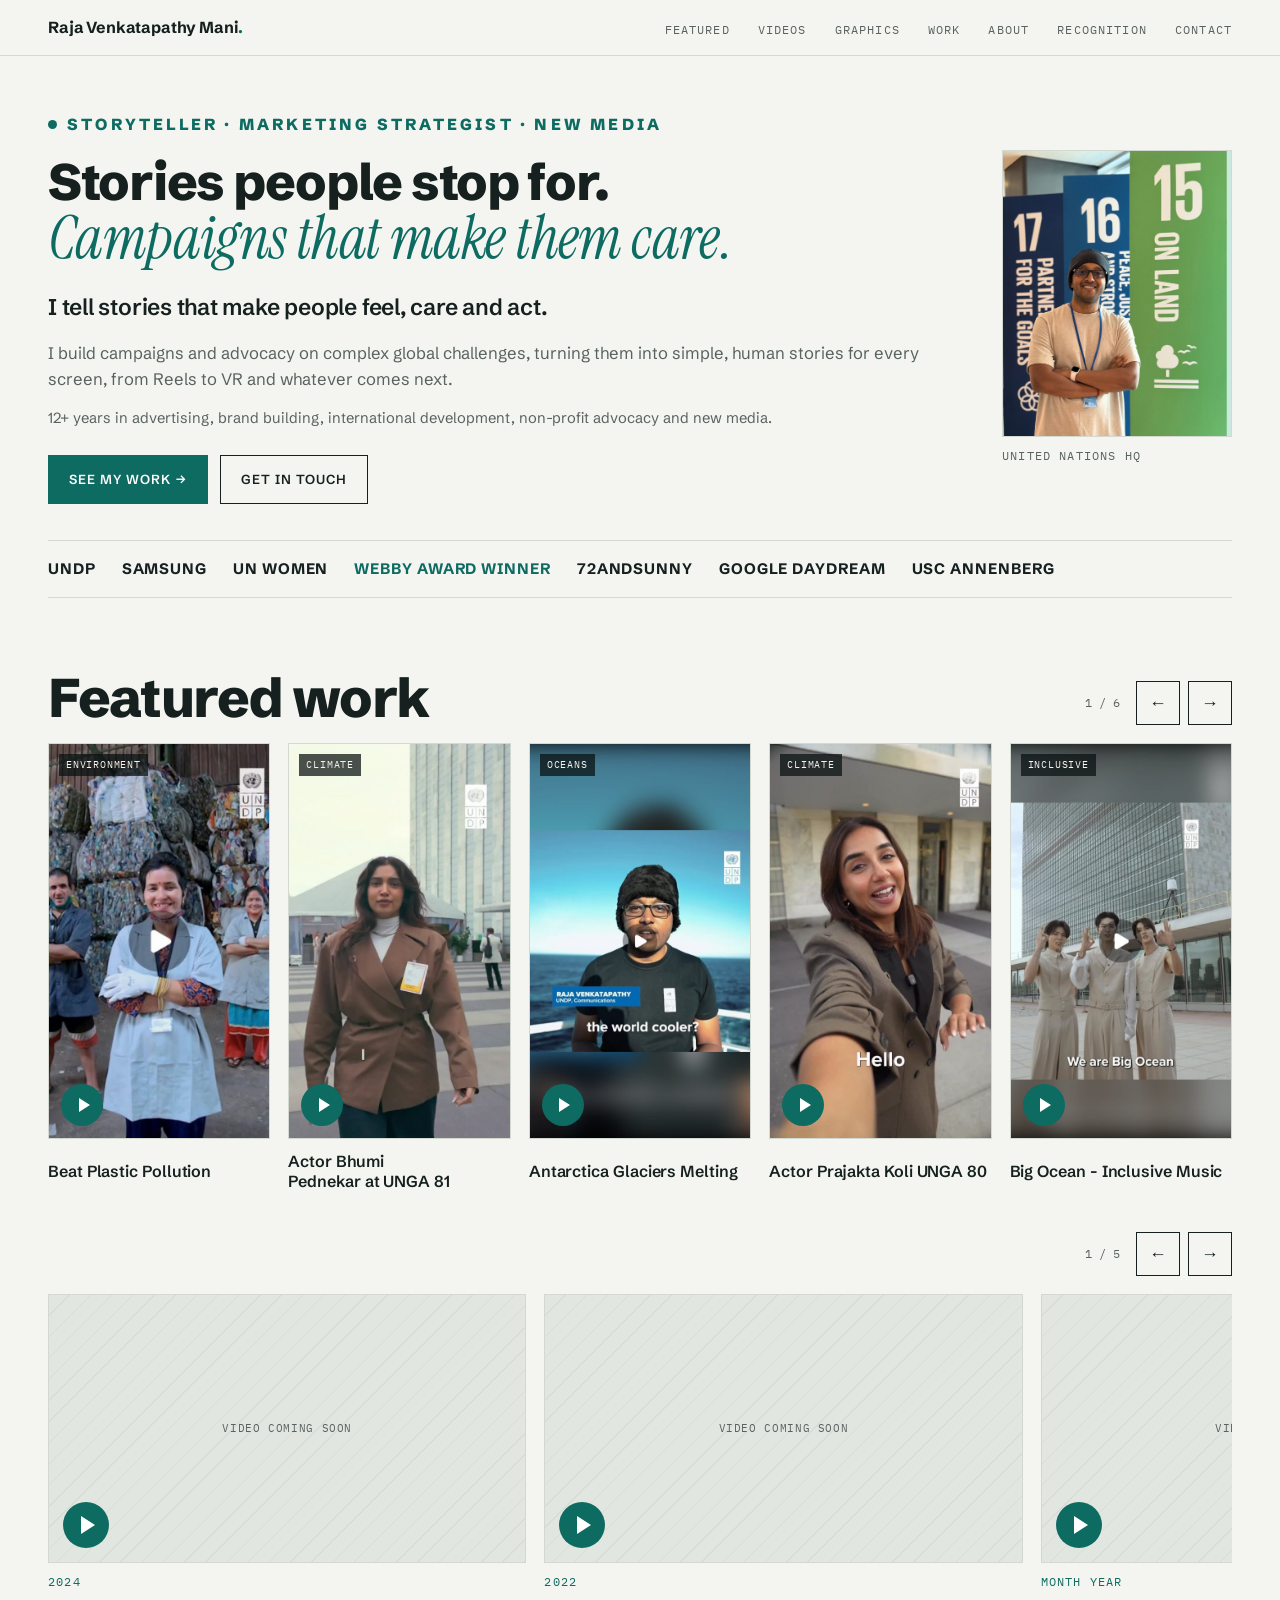
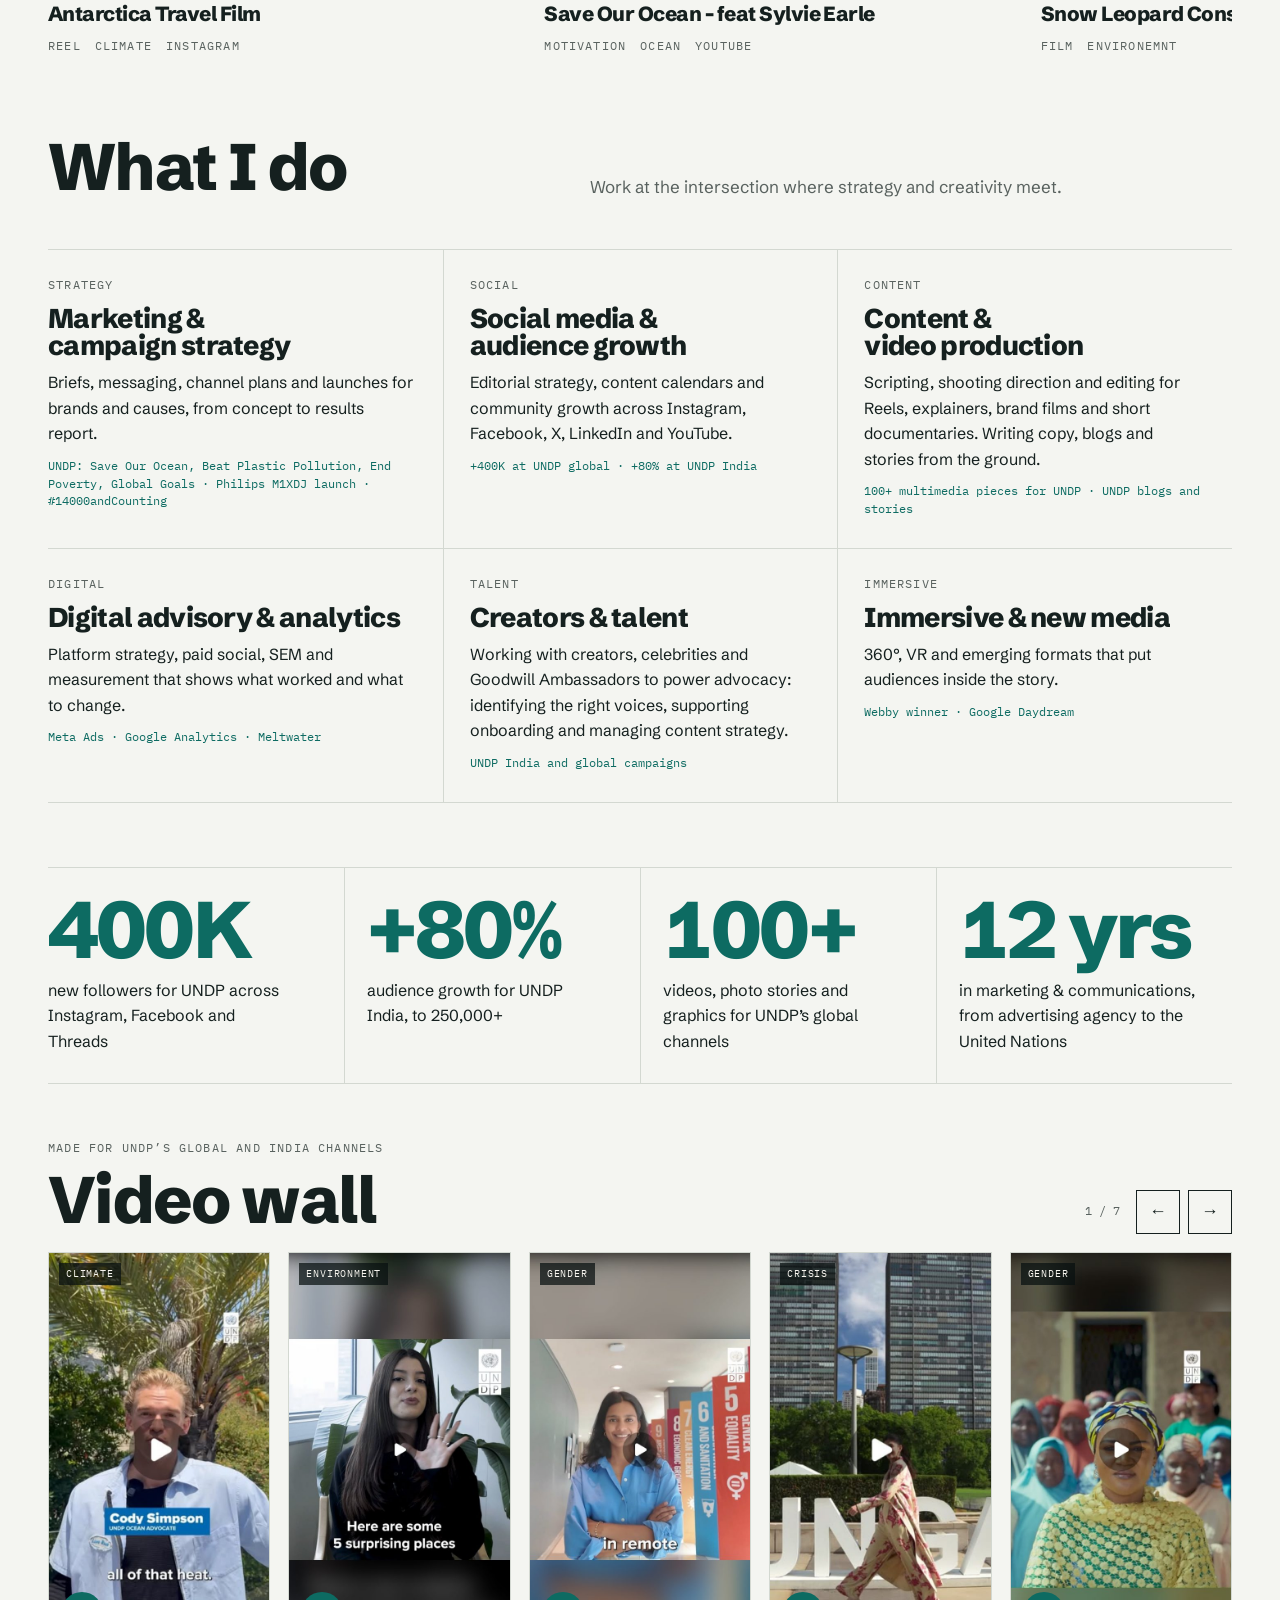
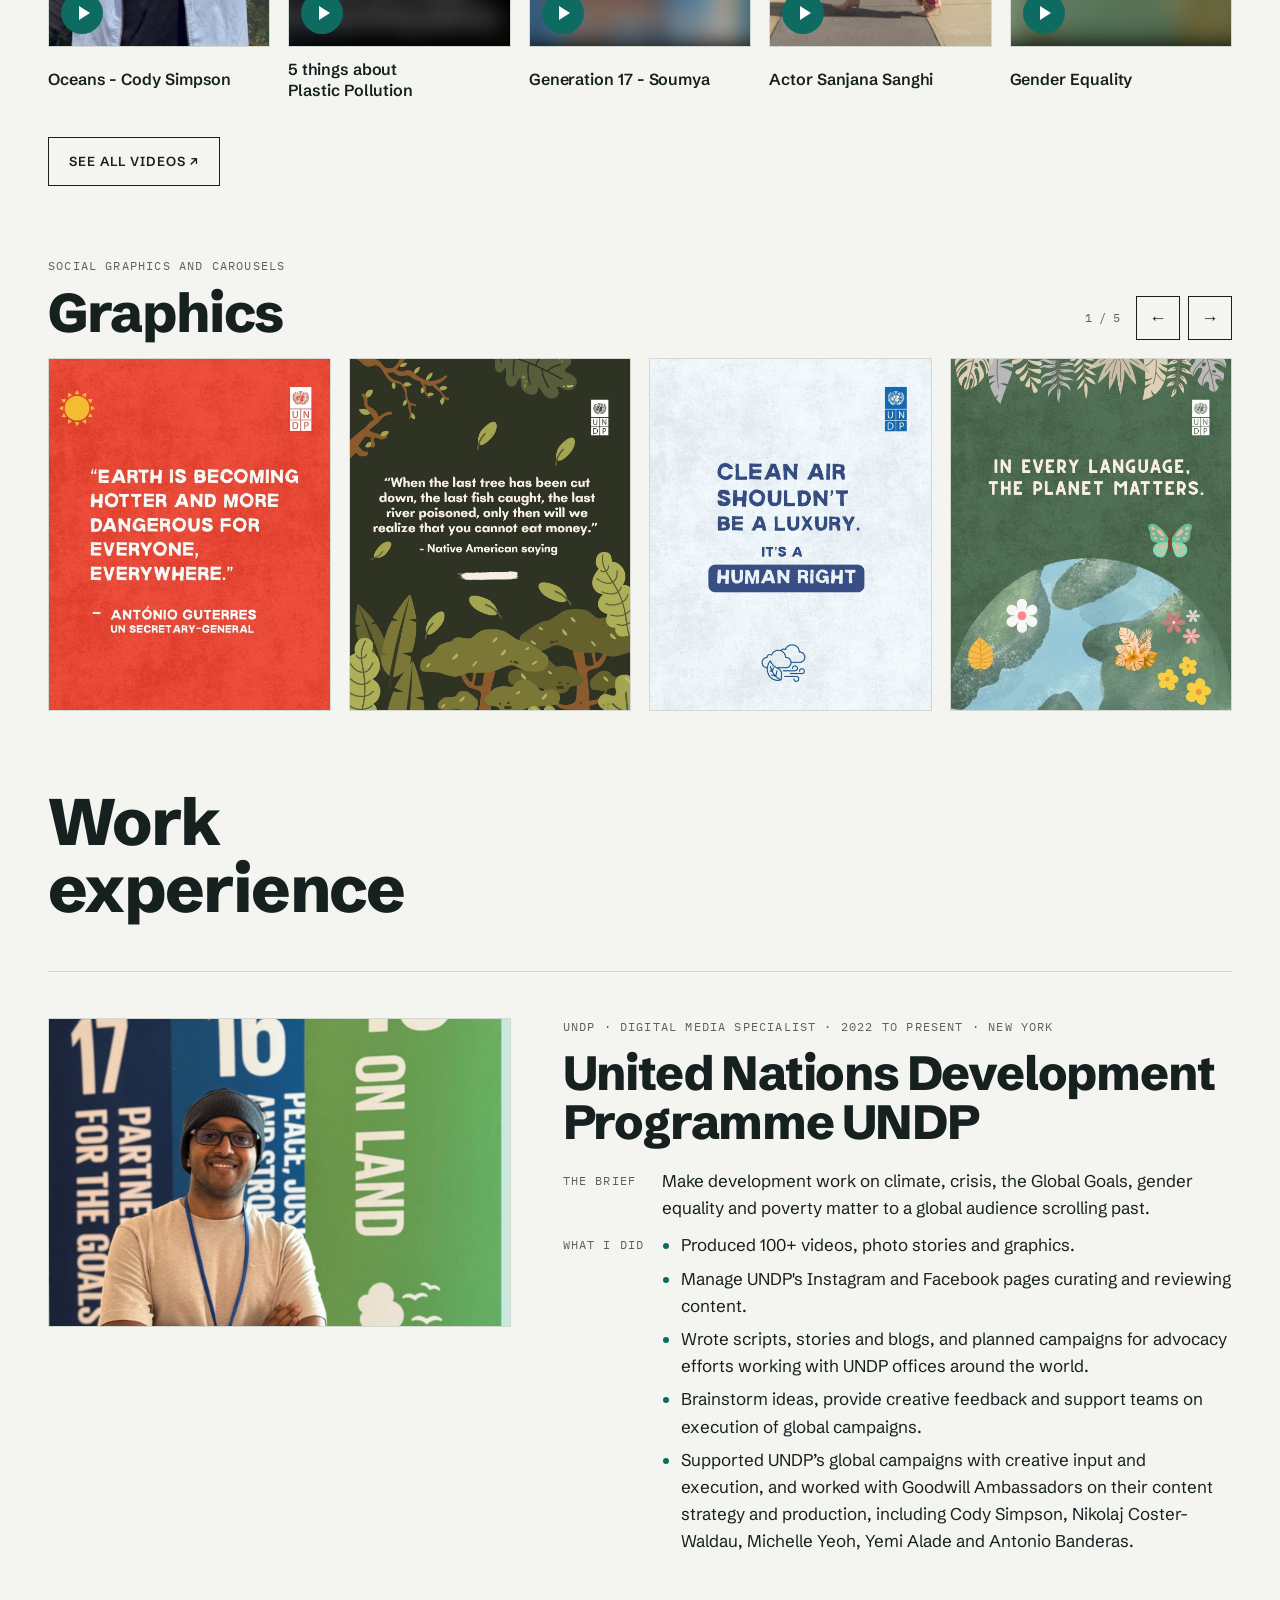
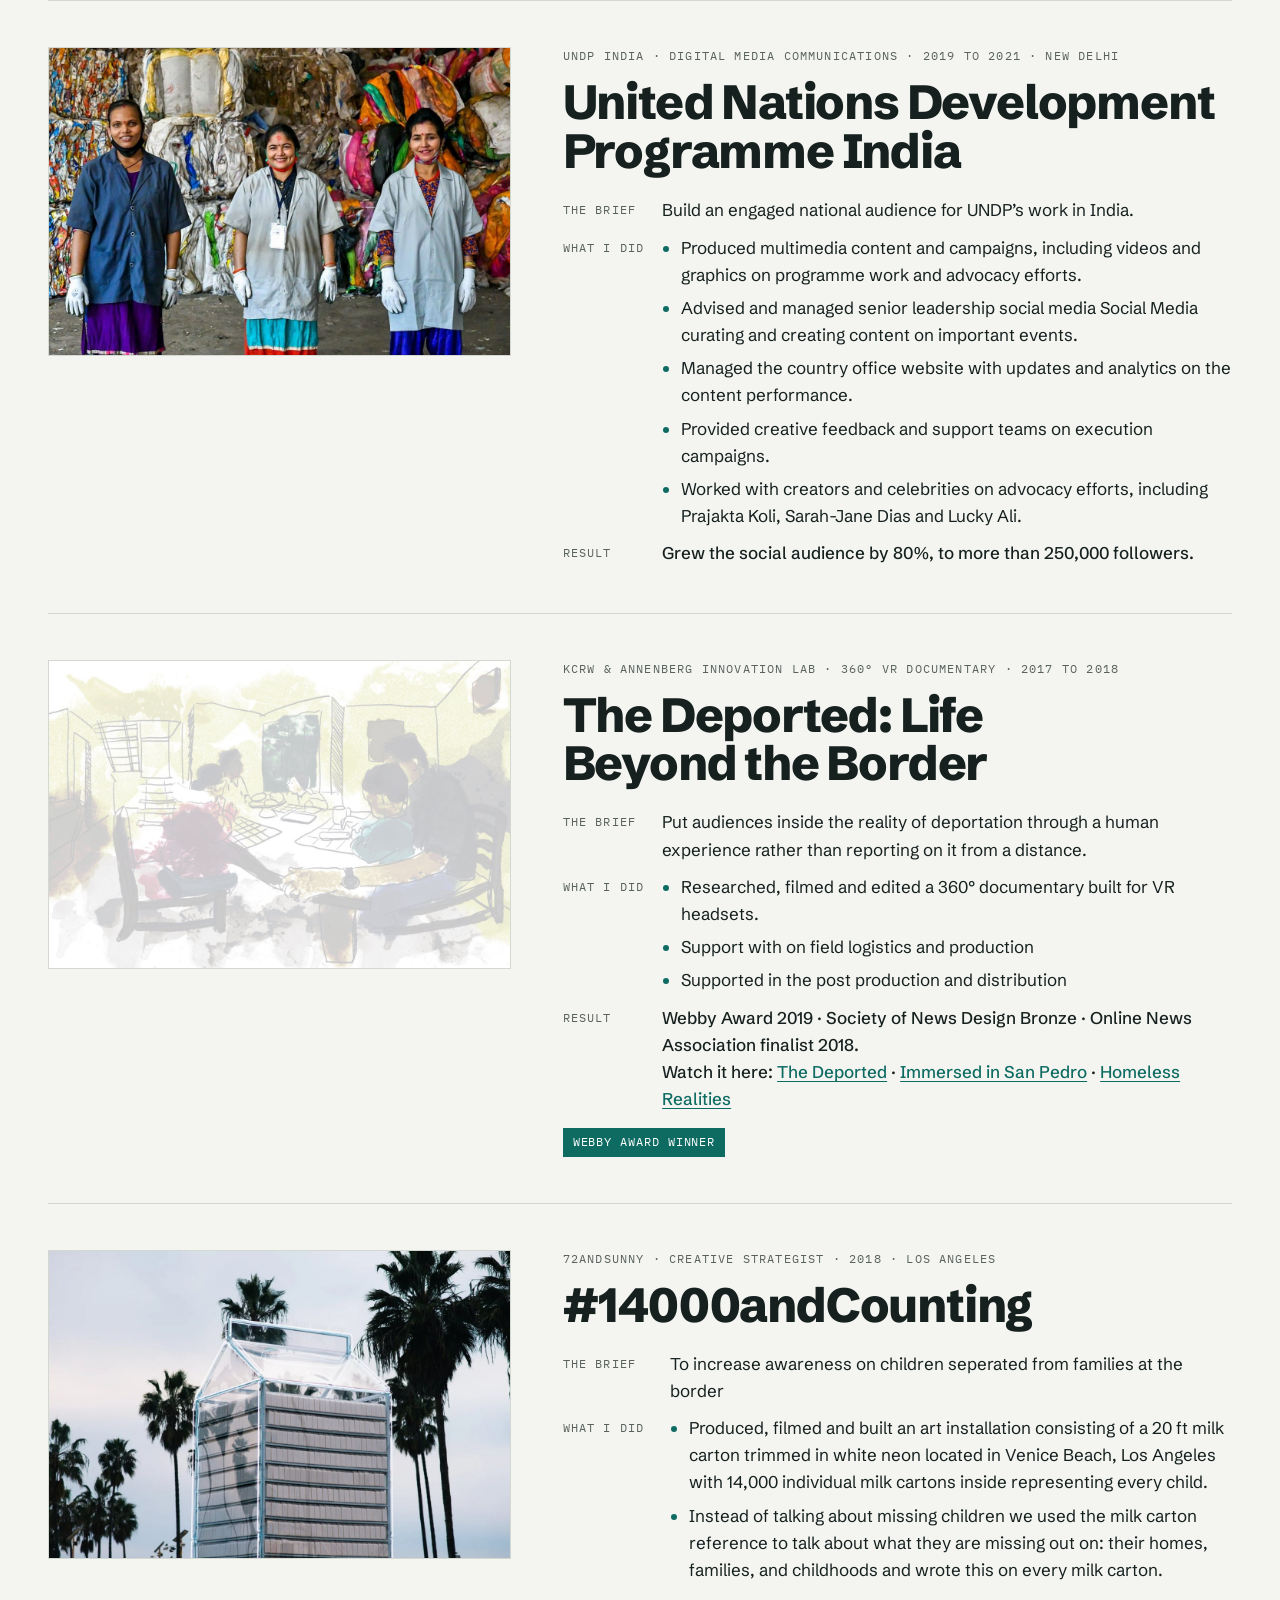
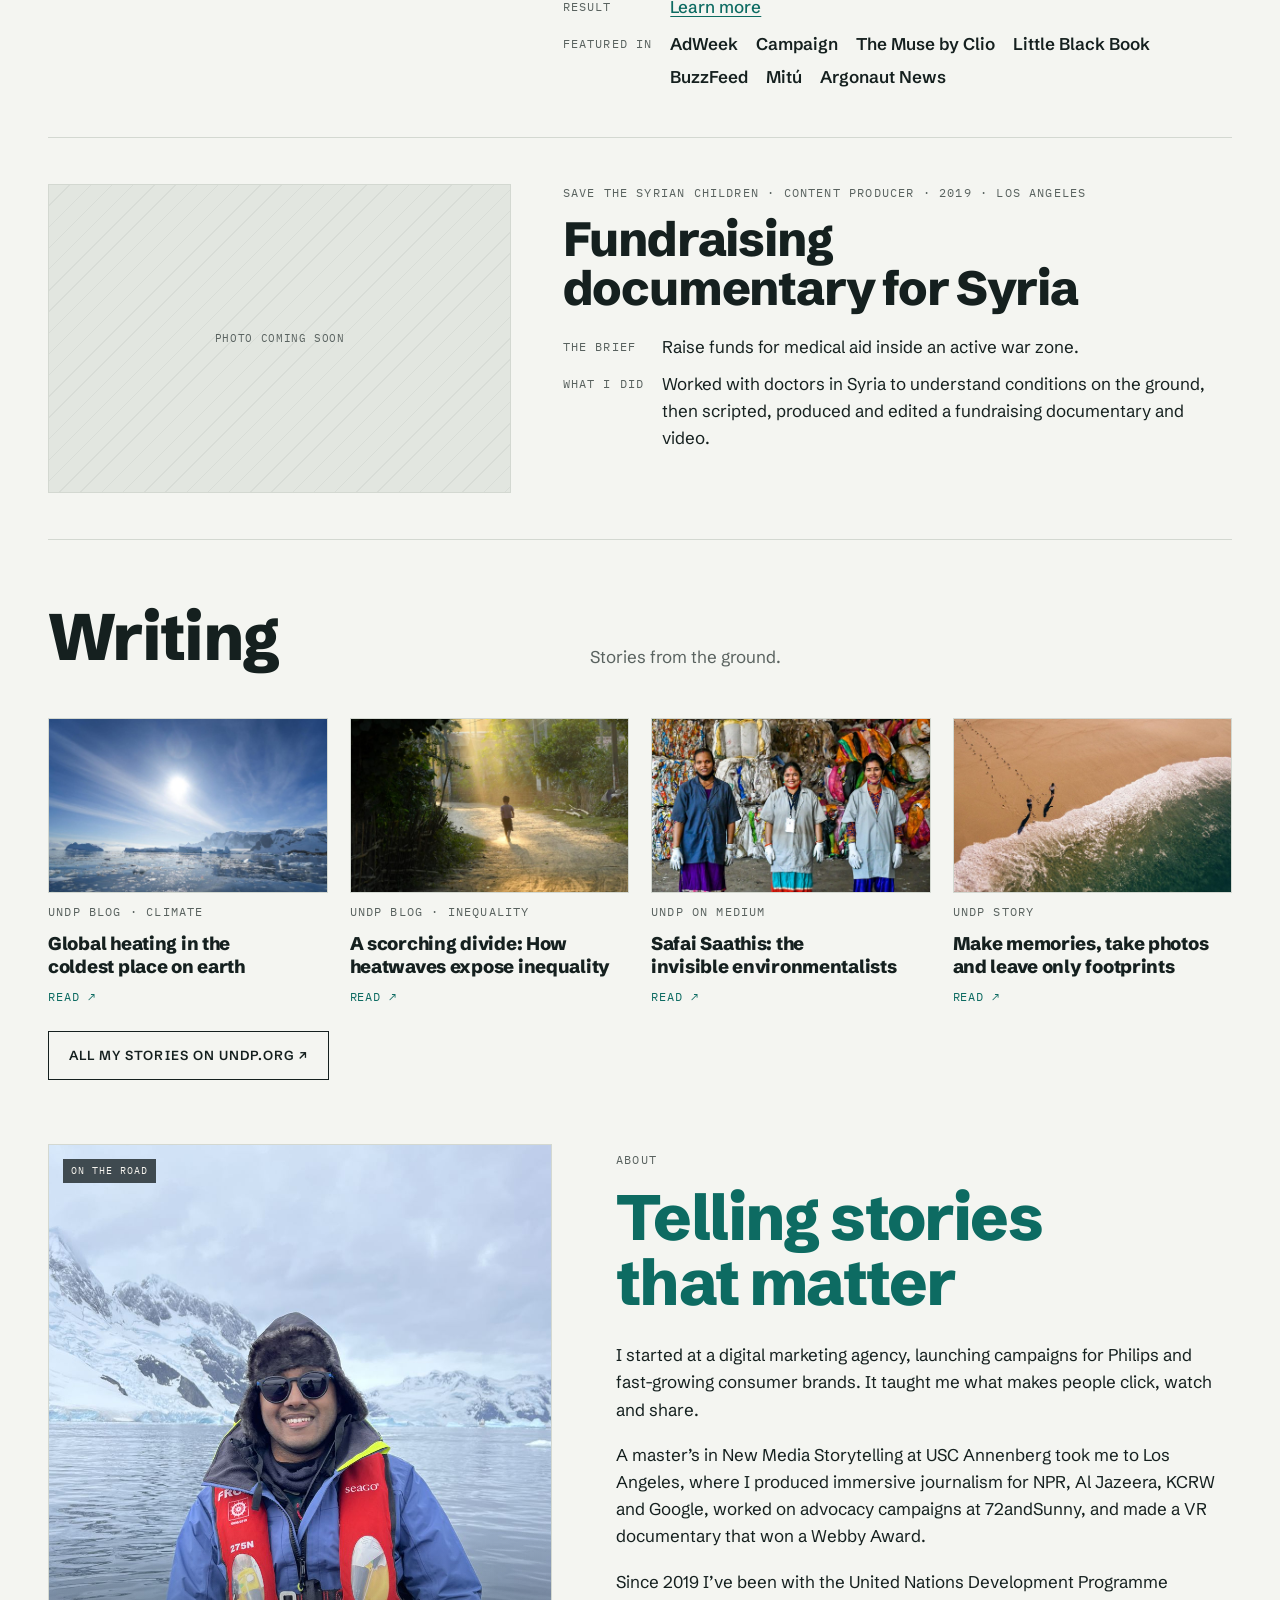
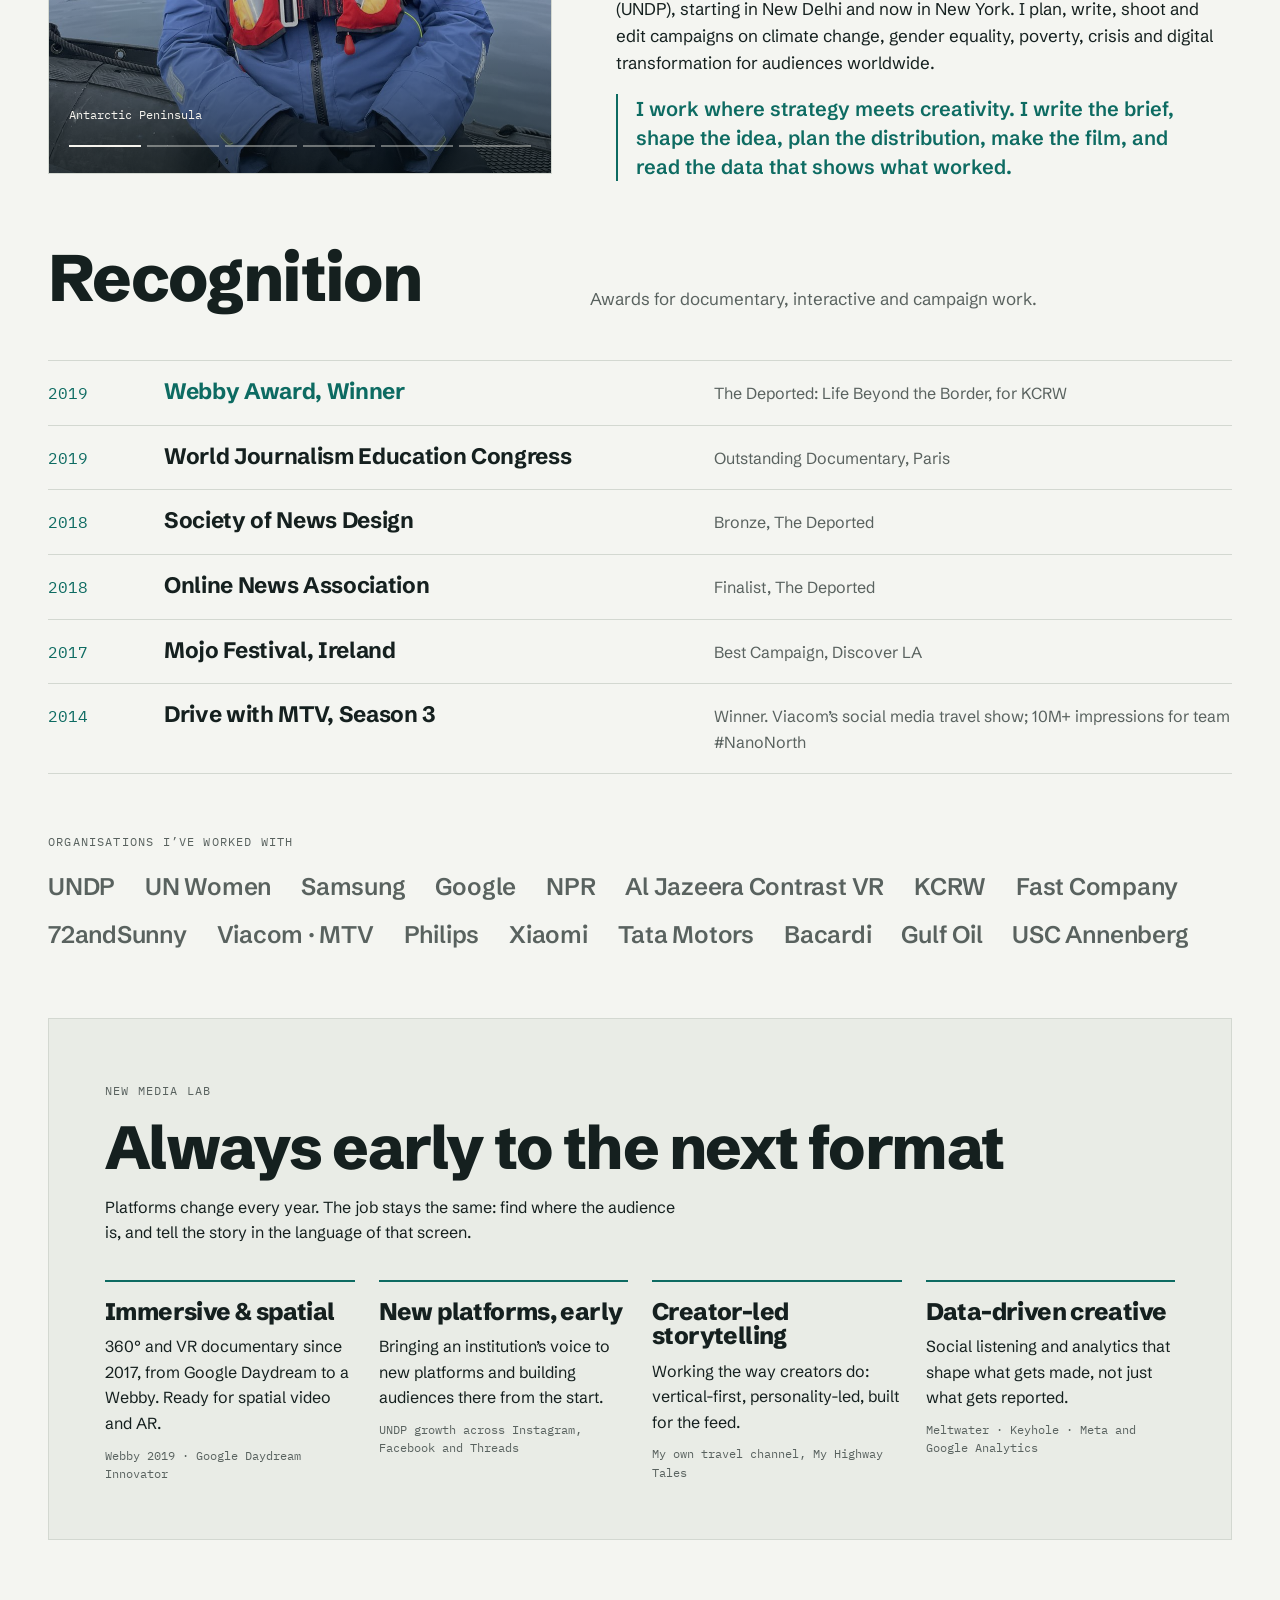
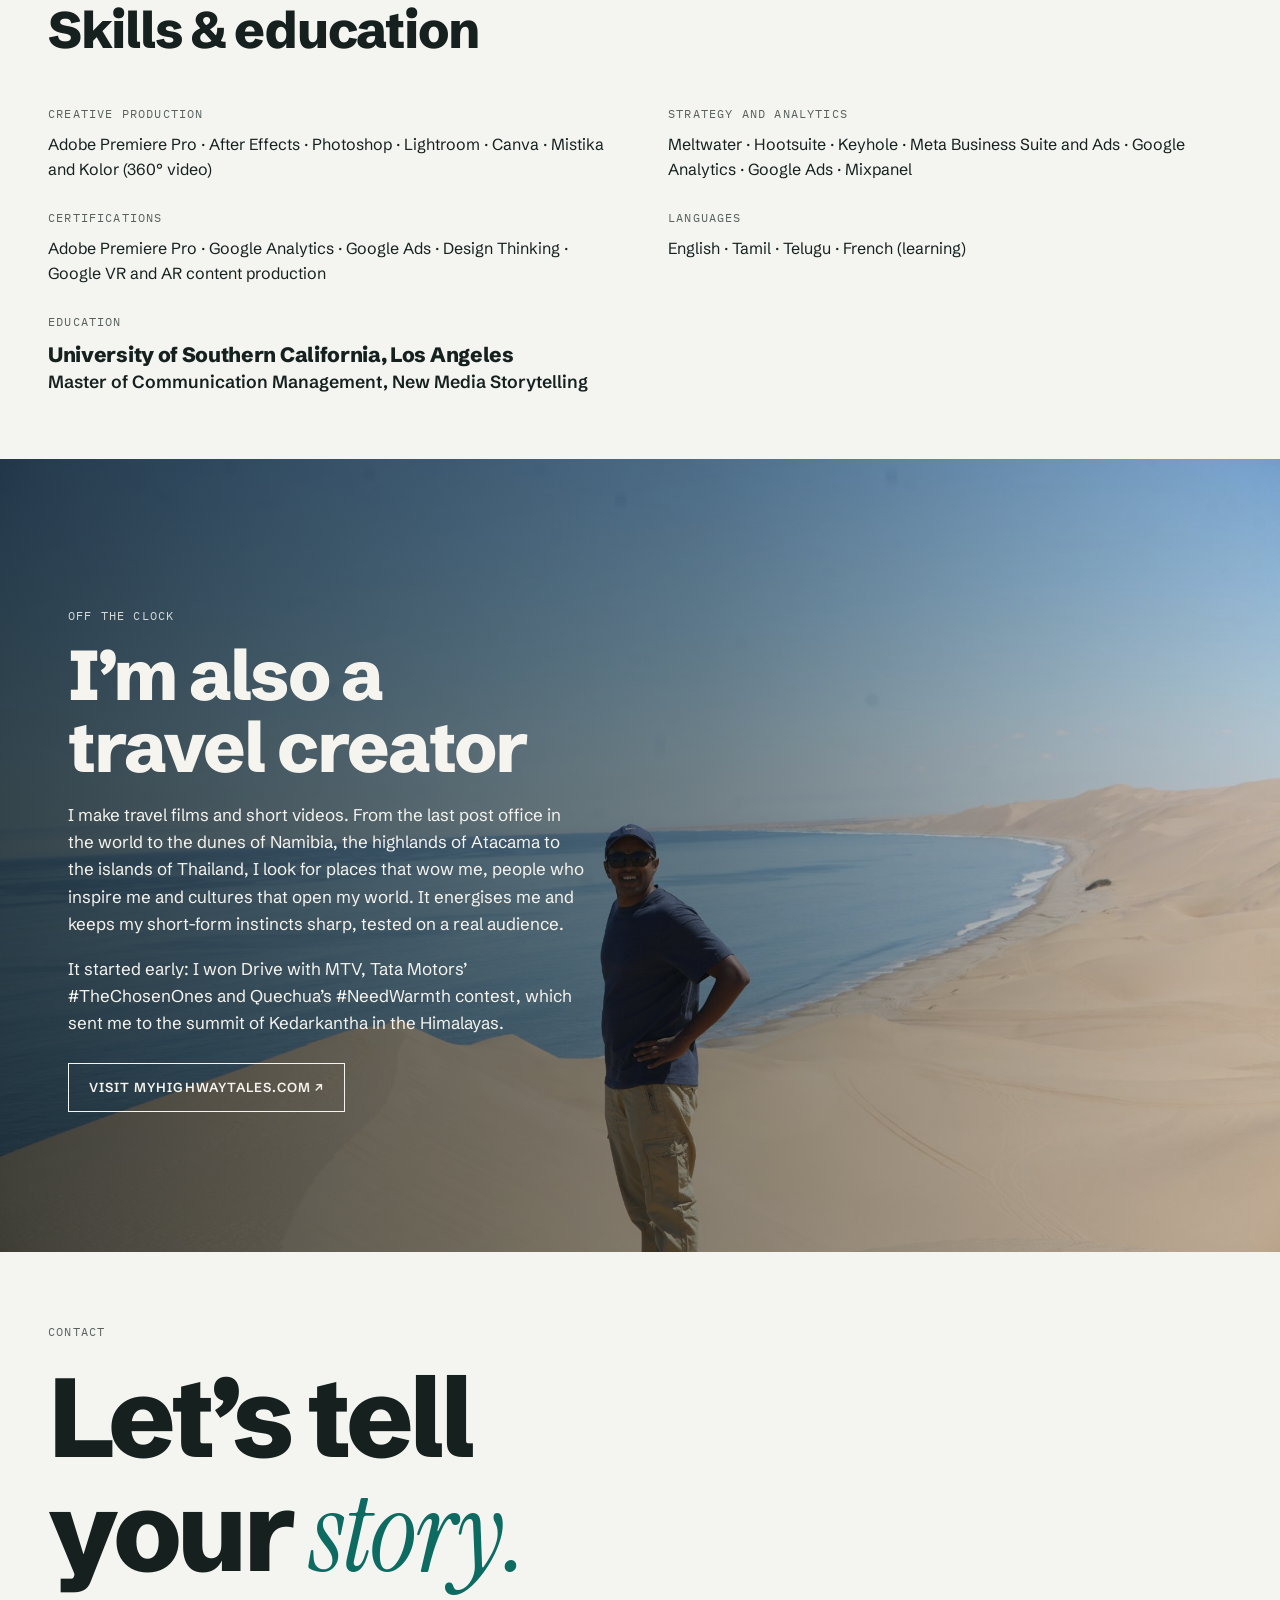
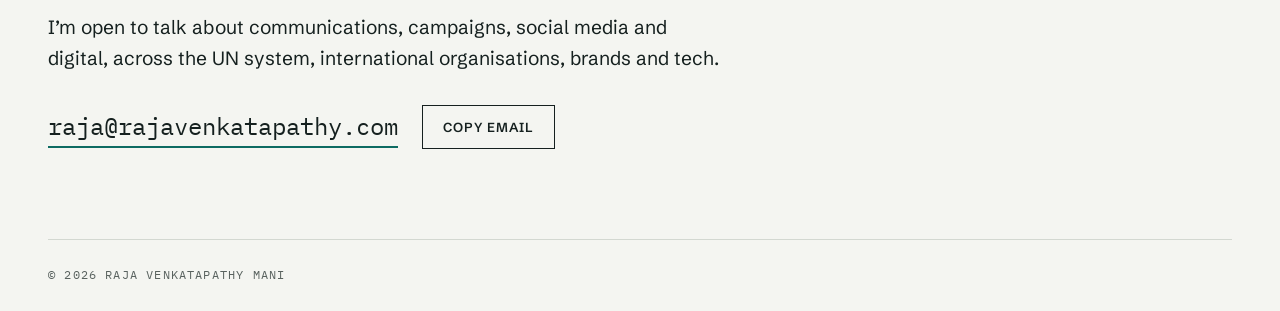
==== index.html @ 6af8f9f1 "Update index.html" ====
<!doctype html>
<html lang="en">
<head>
<meta charset="utf-8">
<meta name="viewport" content="width=device-width, initial-scale=1, viewport-fit=cover">
<title>Raja Venkatapathy Mani | Marketing Strategist, Storyteller &amp; Digital Specialist</title>
<meta name="description" content="Marketing strategist and storyteller with 12 years in brand and advocacy campaigns, social media growth and video. Digital Media Specialist at UNDP and Webby Award winner.">
<meta property="og:title" content="Raja Venkatapathy Mani | Storyteller · Marketing Strategist · New Media">
<meta property="og:description" content="Stories people stop for. Campaigns that make them care.">
<meta property="og:image" content="images/share.jpg">
<link rel="icon" href="data:image/svg+xml,%3Csvg xmlns='http://www.w3.org/2000/svg' viewBox='0 0 64 64'%3E%3Crect width='64' height='64' fill='%230d6b62'/%3E%3Ctext x='50%25' y='60%25' text-anchor='middle' font-family='Arial' font-weight='700' font-size='30' fill='%23ffffff'%3ERV%3C/text%3E%3C/svg%3E">
<link rel="preconnect" href="https://fonts.googleapis.com">
<link rel="preconnect" href="https://fonts.gstatic.com" crossorigin>
<link rel="stylesheet" href="https://fonts.googleapis.com/css2?family=Schibsted+Grotesk:ital,wght@0,400..900;1,400..900&family=Instrument+Serif:ital@0;1&family=IBM+Plex+Mono:wght@400;500&display=swap">
<link rel="stylesheet" href="style.css?v=20261013c">
</head>
<body>
<!-- All page text is below. To change a sentence, find it here and type over it. -->

<div class="wrap">
  <nav class="nav" aria-label="Main"><div class="in">
    <a class="name" href="#top">Raja Venkatapathy Mani<span>.</span></a>
    <ul>
      <li><a href="#featured-work">Featured</a></li>
      <li><a href="#videos">Videos</a></li>
      <li><a href="#graphics">Graphics</a></li>
      <li><a href="#work">Work</a></li>
      <li><a href="#about">About</a></li>
      <li><a href="#recognition">Recognition</a></li>
      <li class="keep"><a href="#contact">Contact</a></li>
    </ul>
  </div></nav>

  <!-- INTRO -->
  <header class="intro" id="top">
    <div>
      <div class="eyebrow label"><span class="dot"></span><span id="eyebrow">Storyteller · Marketing Strategist · New Media</span></div>
      <h1><span class="l1" id="h1a">Stories people stop for.</span> <span class="l2" id="h1b">Campaigns that make them care.</span></h1>
      <p class="lede lead1" id="intro1">I tell stories that make people feel, care and act.</p>
      <p class="lede" id="intro2">I build campaigns and advocacy on complex global challenges, turning them into simple, human stories for every screen, from Reels to VR and whatever comes next.</p>
      <p class="third" id="years">12+ years in advertising, brand building, international development, non-profit advocacy and new media.</p>
      <div class="row">
        <a class="btn primary" href="#work">See my work →</a>
        <a class="btn" href="#contact">Get in touch</a>
      </div>
    </div>
    <figure class="portrait">
      <div class="ph" id="portrait"><img src="images/portrait.jpg" alt="Raja Venkatapathy Mani"><span class="miss">Add your photo</span></div>
      <figcaption class="label" id="photoCaption">Raja Venkatapathy Mani · Digital Media Specialist, UNDP</figcaption>
    </figure>
  </header>

  <div class="creds" id="creds" aria-label="Highlights">
    <b>UNDP</b><b>Samsung</b><b>UN Women</b><b class="hl">Webby Award Winner</b><b>72andSunny</b><b>Google Daydream</b><b>USC Annenberg</b>
  </div>

  <!-- FEATURED WORK: vertical slider (Featured reels in Pages CMS), then landscape slider (Featured work in Pages CMS) -->
  <section class="reels latest-reels" id="featured-work" aria-labelledby="featured-h" style="padding-bottom:26px">
    <div id="lreels-slider">
      <div class="slider-head">
        <div><h2 id="featured-h" class="slider-title" style="font-size:clamp(2rem,4.4vw,3.4rem)">Featured work</h2></div>
        <div class="arrows"><span class="count"></span><button type="button" class="arrow prev" aria-label="Previous">←</button><button type="button" class="arrow next" aria-label="Next">→</button></div>
      </div>
      <div class="track"></div>
    </div>
  </section>

  <section class="latest" id="latest" aria-label="More featured work" style="padding-top:0;padding-bottom:clamp(40px,5vw,64px)">
    <div id="latest-slider">
      <div class="slider-head" style="justify-content:flex-end">
        <div class="arrows"><span class="count"></span><button type="button" class="arrow prev" aria-label="Previous">←</button><button type="button" class="arrow next" aria-label="Next">→</button></div>
      </div>
      <div class="track"></div>
    </div>
  </section>

  <!-- WHAT I DO -->
  <section id="what" aria-labelledby="what-h" style="padding-top:0">
    <div class="head"><h2 id="what-h">What I do</h2><p>Work at the intersection where strategy and creativity meet.</p></div>
    <div class="tiles">
      <div class="tile"><span class="label">Strategy</span><h3>Marketing &amp; campaign strategy</h3><p>Briefs, messaging, channel plans and launches for brands and causes, from concept to results report.</p><span class="proof">UNDP: Save Our Ocean, Beat Plastic Pollution, End Poverty, Global Goals · Philips M1XDJ launch · #14000andCounting</span></div>
      <div class="tile"><span class="label">Social</span><h3>Social media &amp; audience growth</h3><p>Editorial strategy, content calendars and community growth across Instagram, Facebook, X, LinkedIn and YouTube.</p><span class="proof">+400K at UNDP global · +80% at UNDP India</span></div>
      <div class="tile"><span class="label">Content</span><h3>Content &amp; video production</h3><p>Scripting, shooting direction and editing for Reels, explainers, brand films and short documentaries. Writing copy, blogs and stories from the ground.</p><span class="proof">100+ multimedia pieces for UNDP · UNDP blogs and stories</span></div>
      <div class="tile"><span class="label">Digital</span><h3>Digital advisory &amp; analytics</h3><p>Platform strategy, paid social, SEM and measurement that shows what worked and what to change.</p><span class="proof">Meta Ads · Google Analytics · Meltwater</span></div>
      <div class="tile"><span class="label">Talent</span><h3>Creators &amp; talent</h3><p>Working with creators, celebrities and Goodwill Ambassadors to power advocacy: identifying the right voices, supporting onboarding and managing content strategy.</p><span class="proof">UNDP India and global campaigns</span></div>
      <div class="tile"><span class="label">Immersive</span><h3>Immersive &amp; new media</h3><p>360°, VR and emerging formats that put audiences inside the story.</p><span class="proof">Webby winner · Google Daydream</span></div>
    </div>
  </section>

  <!-- NUMBERS -->
  <section aria-label="By the numbers" style="padding-block:0 clamp(28px,4vw,48px)">
    <div class="numbers" id="numbers">
      <div class="num"><div class="n">400K</div><p>new followers for UNDP across Instagram, Facebook and Threads</p></div>
      <div class="num"><div class="n">+80%</div><p>audience growth for UNDP India, to 250,000+</p></div>
      <div class="num"><div class="n">100+</div><p>videos, photo stories and graphics for UNDP’s global channels</p></div>
      <div class="num"><div class="n">12 yrs</div><p>in communications, from advertising agency to the United Nations</p></div>
    </div>
  </section>

  <!-- VIDEO WALL: vertical slider (edit in Pages CMS) -->
  <section class="reels" id="videos" aria-labelledby="videos-h" style="padding-top:0">
    <div id="reels-slider">
      <div class="slider-head">
        <div><span class="label">Made for UNDP’s global and India channels</span><h2 id="videos-h" style="font-size:clamp(2.3rem,5.2vw,4.1rem);margin-top:8px">Video wall</h2></div>
        <div class="arrows"><span class="count"></span><button type="button" class="arrow prev" aria-label="Previous">←</button><button type="button" class="arrow next" aria-label="Next">→</button></div>
      </div>
      <div class="track"></div>
    </div>
    <div class="row" style="margin-top:22px"><a class="btn" id="wakelet" href="https://wakelet.com/wake/-hoKD1NmWkkzTqJGR6X56" target="_blank" rel="noopener">See all videos ↗</a></div>
  </section>

  <!-- GRAPHICS: 1080x1350 slider (edit in Pages CMS) -->
  <section class="graphics" id="graphics" aria-labelledby="graphics-h" style="padding-top:0">
    <div id="graphics-slider">
      <div class="slider-head">
        <div><span class="label">Social graphics and carousels</span><h2 id="graphics-h" class="slider-title">Graphics</h2></div>
        <div class="arrows"><span class="count"></span><button type="button" class="arrow prev" aria-label="Previous">←</button><button type="button" class="arrow next" aria-label="Next">→</button></div>
      </div>
      <div class="track"></div>
    </div>
    <a class="more" id="graphicsMore" href="#" target="_blank" rel="noopener" hidden>Click for more →</a>
  </section>

  <!-- WORK EXPERIENCE (edit in Pages CMS) -->
  <section id="work" aria-labelledby="work-h" style="padding-top:0">
    <div class="head"><h2 id="work-h">Work experience</h2><p></p></div>
    <div class="cases" id="cases">
      <article class="case">
        <div class="ph" data-case="undpGlobal"><span class="miss">Photo coming soon</span></div>
        <div>
          <div class="meta label">UNDP · Digital Media Specialist · 2022 to present · New York</div>
          <h3>UNDP global social channels</h3>
          <dl>
            <dt>The brief</dt><dd>Make development work on climate, crisis, the Global Goals, gender equality and poverty matter to a global audience scrolling past.</dd>
            <dt>What I did</dt><dd>Produced 100+ videos, photo stories and graphics. Wrote scripts, stories and blogs, and planned campaigns with briefs and reports, working with UNDP offices around the world. Supported UNDP’s global campaigns with creative input and execution, and worked with Goodwill Ambassadors on their content strategy and production, including Cody Simpson, Nikolaj Coster-Waldau, Michelle Yeoh, Yemi Alade and Antonio Banderas.</dd>
          </dl>
        </div>
      </article>
      <article class="case">
        <div class="ph" data-case="undpIndia"><span class="miss">Photo coming soon</span></div>
        <div>
          <div class="meta label">UNDP India · Digital Media Communications · 2019 to 2021 · New Delhi</div>
          <h3>UNDP India</h3>
          <dl>
            <dt>The brief</dt><dd>Build an engaged national audience for UNDP’s work in India.</dd>
            <dt>What I did</dt><dd>Produced multimedia content and campaigns, ran the country office website and managed its social media channels. Worked with creators and celebrities on advocacy efforts, including Prajakta Koli, Sarah-Jane Dias and Lucky Ali.</dd>
            <dt>Result</dt><dd class="win">Grew the social audience by 80%, to more than 250,000 followers.</dd>
          </dl>
        </div>
      </article>
      <article class="case">
        <div class="ph" data-case="deported"><span class="miss">Photo coming soon</span></div>
        <div>
          <div class="meta label">KCRW &amp; Annenberg Innovation Lab · 360° VR documentary · 2017 to 2018</div>
          <h3>The Deported: Life Beyond the Border</h3>
          <dl>
            <dt>The brief</dt><dd>Put audiences inside the reality of deportation rather than reporting on it from a distance.</dd>
            <dt>What I did</dt><dd>Researched, produced and edited a 360° documentary built for VR headsets.</dd>
            <dt>Result</dt><dd class="win">Webby Award 2019 · Society of News Design Bronze · Online News Association finalist 2018.</dd>
          </dl>
          <span class="award">Webby Award Winner</span>
        </div>
      </article>
      <article class="case">
        <div class="ph" data-case="counting"><span class="miss">Photo coming soon</span></div>
        <div>
          <div class="meta label">72andSunny · Creative Strategist · 2018 · Los Angeles</div>
          <h3>#14000andCounting</h3>
          <dl>
            <dt>The brief</dt><dd>Keep the number of children detained at the US border from becoming an abstract statistic.</dd>
            <dt>What I did</dt><dd>Executed the campaign and produced its social video and photo content, working with the creative team to maximise reach.</dd>
            <dt>Featured in</dt><dd><div class="press" id="featured"><b>AdWeek</b><b>Campaign</b><b>The Muse by Clio</b><b>Little Black Book</b><b>BuzzFeed</b><b>Mitú</b><b>Argonaut News</b></div></dd>
          </dl>
        </div>
      </article>
      <article class="case">
        <div class="ph" data-case="syria"><span class="miss">Photo coming soon</span></div>
        <div>
          <div class="meta label">Save the Syrian Children · Content Producer · 2019 · Los Angeles</div>
          <h3>Fundraising documentary for Syria</h3>
          <dl>
            <dt>The brief</dt><dd>Raise funds for medical aid inside an active war zone.</dd>
            <dt>What I did</dt><dd>Worked with doctors in Syria to understand conditions on the ground, then scripted, produced and edited a fundraising documentary and video.</dd>
          </dl>
        </div>
      </article>
    </div>
  </section>

  <!-- WRITING (edit in Pages CMS) -->
  <section id="writing" aria-labelledby="writing-h" style="padding-top:0">
    <div class="head"><h2 id="writing-h">Writing</h2><p id="writingIntro">Stories from the ground.</p></div>
    <div class="wposts" id="writingList">
      <a class="wpost" href="https://www.undp.org/blog/global-heating-coldest-place-earth" target="_blank" rel="noopener"><div class="ph"><img src="images/writing-global-heating.jpg" alt="" loading="lazy"></div><span class="label">UNDP blog · Climate</span><h3>Global heating in the coldest place on earth</h3><span class="go">Read ↗</span></a>
      <a class="wpost" href="https://www.undp.org/blog/scorching-divide-how-heatwaves-expose-inequality" target="_blank" rel="noopener"><div class="ph"><img src="images/writing-scorching-divide.jpg" alt="" loading="lazy"></div><span class="label">UNDP blog · Inequality</span><h3>A scorching divide: How heatwaves expose inequality</h3><span class="go">Read ↗</span></a>
      <a class="wpost" href="https://undp.medium.com/safai-saathis-the-invisible-environmentalists-ecd4ecf6c934" target="_blank" rel="noopener"><div class="ph"><img src="images/writing-safai-saathis.jpg" alt="" loading="lazy"></div><span class="label">UNDP on Medium</span><h3>Safai Saathis: the invisible environmentalists</h3><span class="go">Read ↗</span></a>
      <a class="wpost" href="https://www.undp.org/stories/make-memories-take-photos-and-leave-only-footprints" target="_blank" rel="noopener"><div class="ph"><img src="images/writing-leave-only-footprints.jpg" alt="" loading="lazy"></div><span class="label">UNDP story</span><h3>Make memories, take photos and leave only footprints</h3><span class="go">Read ↗</span></a>
    </div>
    <div class="row" style="margin-top:24px"><a class="btn" id="authorPage" href="https://www.undp.org/authors/raja-venkatapathy-mani" target="_blank" rel="noopener">All my stories on undp.org ↗</a></div>
  </section>

  <!-- ABOUT + FIELD PHOTO SLIDER -->
  <section id="about" aria-labelledby="about-h" style="padding-top:0">
    <div class="about">
      <div class="field" id="field" aria-label="Photos from the road">
        <span class="field-tag">On the road</span>
        <div class="slides"></div>
        <p class="cap" aria-live="polite"></p>
        <div class="bars"></div>
      </div>
      <div>
        <span class="label">About</span>
        <h2 id="about-h">12 years of telling stories that matter</h2>
        <div class="copy" id="aboutCopy">
          <p>I started in 2013 at a digital marketing agency, launching campaigns for Philips, CaratLane and Bigbasket. It taught me what makes people click, watch and share.</p>
          <p>A master’s in New Media Storytelling at USC Annenberg took me to Los Angeles. There I produced immersive journalism for NPR, Al Jazeera, KCRW and Google, worked on advocacy campaigns at 72andSunny, and made a VR documentary on deportation that won a Webby Award.</p>
          <p>Since 2019 I’ve brought that mix to the United Nations Development Programme (UNDP), first in New Delhi and now on its global channels in New York. I plan, write, shoot and edit campaigns on climate change, gender equality, poverty, crisis and digital transformation for audiences worldwide.</p>
          <p>I work where strategy meets creativity. I write the brief, shape the idea, plan the distribution, make the film, and read the data that shows what worked.</p>
        </div>
      </div>
    </div>
  </section>

  <!-- RECOGNITION -->
  <section id="recognition" aria-labelledby="rec-h" style="padding-top:0">
    <div class="head"><h2 id="rec-h">Recognition</h2><p>Awards for documentary, interactive and campaign work.</p></div>
    <ul class="awards">
      <li class="top"><span class="yr">2019</span><strong>Webby Award, Winner</strong><span>The Deported: Life Beyond the Border, for KCRW</span></li>
      <li><span class="yr">2019</span><strong>World Journalism Education Congress</strong><span>Outstanding Documentary, Paris</span></li>
      <li><span class="yr">2018</span><strong>Society of News Design</strong><span>Bronze, The Deported</span></li>
      <li><span class="yr">2018</span><strong>Online News Association</strong><span>Finalist, The Deported</span></li>
      <li><span class="yr">2017</span><strong>Mojo Festival, Ireland</strong><span>Best Campaign, Discover LA</span></li>
      <li><span class="yr">2014</span><strong>Drive with MTV, Season 3</strong><span>Winner. Viacom’s social media travel show; 10M+ impressions for team #NanoNorth</span></li>
    </ul>
    <div class="wallblock"><span class="label">Organisations I’ve worked with</span>
      <div class="wall" id="orgs"><b>UNDP</b><b>UN Women</b><b>Samsung</b><b>Google</b><b>NPR</b><b>Al Jazeera Contrast VR</b><b>KCRW</b><b>Fast Company</b><b>72andSunny</b><b>Viacom · MTV</b><b>Philips</b><b>Xiaomi</b><b>Tata Motors</b><b>Bacardi</b><b>Gulf Oil</b><b>USC Annenberg</b></div></div>
  </section>

  <!-- NEW MEDIA LAB -->
  <section aria-labelledby="lab-h" style="padding-top:0">
    <div class="lab">
      <span class="label">New media lab</span>
      <h2 id="lab-h">Always early to the next format</h2>
      <p style="max-width:58ch">Platforms change every year. The job stays the same: find where the audience is, and tell the story in the language of that screen.</p>
      <div class="grid">
        <div class="item"><h3>Immersive &amp; spatial</h3><p>360° and VR documentary since 2017, from Google Daydream to a Webby. Ready for spatial video and AR.</p><span class="proof">Webby 2019 · Google Daydream Innovator</span></div>
        <div class="item"><h3>New platforms, early</h3><p>Bringing an institution’s voice to new platforms and building audiences there from the start.</p><span class="proof">UNDP growth across Instagram, Facebook and Threads</span></div>
        <div class="item"><h3>Creator-led storytelling</h3><p>Working the way creators do: vertical-first, personality-led, built for the feed.</p><span class="proof">My own travel channel, My Highway Tales</span></div>
        <div class="item"><h3>Data-driven creative</h3><p>Social listening and analytics that shape what gets made, not just what gets reported.</p><span class="proof">Meltwater · Keyhole · Meta and Google Analytics</span></div>
      </div>
    </div>
  </section>

  <!-- SKILLS & EDUCATION -->
  <section aria-labelledby="kit-h" style="padding-top:0">
    <div class="head"><h2 id="kit-h" style="font-size:clamp(2rem,4.4vw,3.2rem)">Skills &amp; education</h2><p></p></div>
    <div class="kit">
      <div><span class="label">Creative production</span><p>Adobe Premiere Pro · After Effects · Photoshop · Lightroom · Canva · Mistika and Kolor (360° video)</p></div>
      <div><span class="label">Strategy and analytics</span><p>Meltwater · Hootsuite · Keyhole · Meta Business Suite and Ads · Google Analytics · Google Ads · Mixpanel</p></div>
      <div><span class="label">Certifications</span><p>Adobe Premiere Pro · Google Analytics · Google Ads · Design Thinking · Google VR and AR content production</p></div>
      <div><span class="label">Languages</span><p>English · Tamil · Telugu · French (learning)</p></div>
      <div class="edu"><span class="label">Education</span><p><strong>University of Southern California, Los Angeles</strong><br>Master of Communication Management, New Media Storytelling</p></div>
    </div>
  </section>
</div>

<!-- OFF THE CLOCK -->
<section class="otc" aria-labelledby="otc-h">
  <div class="ph" id="travel"><span class="miss">Add image<br>images/travel.jpg</span></div>
  <div class="in">
    <span class="label">Off the clock</span>
    <h2 id="otc-h">I’m also a travel creator</h2>
    <p>I make travel films and short videos. From the last post office in the world to the dunes of Namibia, the highlands of Atacama to the islands of Thailand, I look for places that wow me, people who inspire me and cultures that open my world. It energises me and keeps my short-form instincts sharp, tested on a real audience.</p>
    <p>It started early: I won Drive with MTV, Tata Motors’ #TheChosenOnes and Quechua’s #NeedWarmth contest, which sent me to the summit of Kedarkantha in the Himalayas.</p>
    <a class="btn" href="https://www.myhighwaytales.com" target="_blank" rel="noopener">Visit myhighwaytales.com ↗</a>
  </div>
</section>

<div class="wrap">
  <section class="contact" id="contact" aria-labelledby="contact-h">
    <span class="label">Contact</span>
    <h2 id="contact-h" style="margin-top:16px">Let’s tell<br>your <span>story.</span></h2>
    <p class="lead" id="contactLine">I’m open to talk about communications, campaigns, social media and digital, across the UN system, international organisations, brands and tech.</p>
    <div class="mailrow">
      <a class="email" id="email" href="mailto:raja@rajavenkatapathy.com">raja@rajavenkatapathy.com</a>
      <button class="btn" id="copy" type="button">Copy email</button>
      <span class="toast" id="toast" role="status" aria-live="polite"></span>
    </div>
    <div class="row">
      <a class="btn primary" id="cv" href="#" target="_blank" rel="noopener">Download CV</a>
      <a class="btn" id="linkedin" href="#" target="_blank" rel="noopener">LinkedIn ↗</a>
    </div>
  </section>
  <footer class="label"><span>© 2026 Raja Venkatapathy Mani</span></footer>
</div>

<!-- video pop-up player -->
<div class="player" id="player" hidden role="dialog" aria-modal="true" aria-label="Video player">
  <div class="box"><button type="button" class="close">Close ✕</button><div class="frame"></div></div>
</div>

<script src="script.js?v=20261013c"></script>
</body>
</html>
---- style.css ----
/* =====================================================================
   EDIT COLOURS AND FONTS HERE
   Change a value, save, and the whole site updates.
   Colours use hex codes. Pick new ones at https://htmlcolorcodes.com
   ===================================================================== */
:root{
  --background:   #f4f5f1;   /* page background */
  --panel:        #e9ece6;   /* boxes, cards, the New media lab panel */
  --text:         #15201f;   /* main text */
  --text-soft:    #59625f;   /* small labels and secondary text */
  --lines:        #d3d8d1;   /* thin dividing lines */
  --accent:       #0d6b62;   /* highlight colour: numbers, buttons, links */
  --accent-text:  #ffffff;   /* text sitting on the accent colour */
  --photo-text:   #f6f4ee;   /* text placed over photos */

  --font-headings: "Schibsted Grotesk", "Helvetica Neue", Arial, sans-serif;
  --font-body:     "Schibsted Grotesk", "Helvetica Neue", Arial, sans-serif;
  --font-accent:   "Instrument Serif", Georgia, serif;   /* the italic second headline line */
  --font-eyebrow:  "Schibsted Grotesk", "Helvetica Neue", Arial, sans-serif;  /* the small line above the headline */
  --font-labels:   "IBM Plex Mono", Menlo, monospace;    /* small labels only */

  --page-width: 1240px;      /* maximum width of the content */
}
/* ===================== END OF EASY SETTINGS ========================= */


/* Layout: documentary contact sheet in daylight — the work (video frames, field photos)
   carries the page; one editorial grotesk, an italic serif accent, mono credits. */
:root{ --gut:clamp(16px,4vw,48px); --scrim:rgba(8,16,16,.72); --ph:color-mix(in srgb,var(--panel) 70%,var(--lines)); color-scheme:light }
*{box-sizing:border-box}
html{scroll-behavior:smooth;scroll-padding-top:72px}
@media (prefers-reduced-motion: reduce){html{scroll-behavior:auto}*{animation:none!important;transition:none!important}}
body{margin:0;background:var(--background);color:var(--text);font-family:var(--font-body);font-size:1.0625rem;line-height:1.6;-webkit-font-smoothing:antialiased;padding-inline:var(--gut)}
img{max-width:100%;display:block}
a{color:inherit}
a:focus-visible,button:focus-visible{outline:2px solid var(--accent);outline-offset:3px}
p{margin:0}
.wrap{max-width:var(--page-width);margin-inline:auto}
h1,h2,h3{font-family:var(--font-headings);font-weight:800;letter-spacing:-.025em;line-height:1.02;margin:0;text-wrap:balance}
.txt a,.lede a,.third a,.copy a,.num p a,.lead a,.role a{color:var(--accent);text-decoration:underline;text-decoration-thickness:1px;text-underline-offset:3px}
.txt a:hover,.lede a:hover,.third a:hover,.copy a:hover,.num p a:hover,.lead a:hover,.role a:hover{text-decoration-thickness:2px}
.label{font-family:var(--font-labels);font-size:.74rem;letter-spacing:.1em;text-transform:uppercase;color:var(--text-soft)}
.accent{color:var(--accent)}

/* nav */
.nav{position:sticky;top:env(safe-area-inset-top,0px);z-index:20;background:color-mix(in srgb,var(--background) 92%,transparent);backdrop-filter:blur(8px);border-bottom:1px solid var(--lines);margin-inline:calc(-1*var(--gut));padding:14px var(--gut)}
.nav .in{max-width:var(--page-width);margin-inline:auto;display:flex;justify-content:space-between;align-items:center;gap:16px}
.name{font-family:var(--font-labels);font-size:.8rem;letter-spacing:.08em;text-transform:uppercase;text-decoration:none;white-space:nowrap;font-weight:500}
.name span{color:var(--accent)}
.nav ul{list-style:none;margin:0;padding:0;display:flex;gap:clamp(12px,2.2vw,28px);flex-wrap:wrap}
.nav ul a{font-family:var(--font-labels);font-size:.72rem;letter-spacing:.1em;text-transform:uppercase;text-decoration:none;color:var(--text-soft)}
.nav ul a:hover{color:var(--text)}
@media (max-width:760px){.nav ul li:not(.keep){display:none}}

/* buttons */
.btn{font-family:var(--font-body);font-weight:600;font-size:.82rem;letter-spacing:.08em;text-transform:uppercase;text-decoration:none;padding:13px 20px;border:1px solid var(--text);display:inline-flex;gap:10px;align-items:center;background:none;color:var(--text);cursor:pointer;transition:transform .15s}
.btn:hover{transform:translateY(-1px)}
.btn.primary{background:var(--accent);border-color:var(--accent);color:var(--accent-text)}
.row{display:flex;flex-wrap:wrap;gap:12px}

/* photo / thumbnail placeholders */
.ph{position:relative;background:var(--ph);overflow:hidden}
.ph img,.ph video{width:100%;height:100%;object-fit:cover}
.ph .miss{display:none;position:absolute;inset:0;place-content:center;text-align:center;padding:16px;font-family:var(--font-labels);font-size:.66rem;letter-spacing:.06em;color:var(--text-soft);text-transform:uppercase;
  background:repeating-linear-gradient(135deg,transparent 0 14px,color-mix(in srgb,var(--text) 5%,transparent) 14px 15px)}
.ph.empty img{display:none}
.ph.empty .miss{display:grid}

/* intro */
.intro{display:grid;grid-template-columns:minmax(0,1fr) 230px;gap:24px clamp(28px,3vw,40px);align-items:center;padding-block:clamp(28px,4.5vw,56px) clamp(22px,3vw,36px)}
.intro .lede{margin-top:14px}
.intro .lead1{margin-top:22px;font-size:clamp(1.2rem,1.8vw,1.42rem);font-weight:600;letter-spacing:-.01em;color:var(--text)}
.intro h1 .l1,.intro h1 .l2{display:block}
.portrait{margin:0;display:grid;gap:10px}
.portrait .ph{aspect-ratio:4/5;border:1px solid var(--lines)}
.field-tag{position:absolute;top:14px;left:14px;z-index:3;font-family:var(--font-labels);font-size:.64rem;letter-spacing:.1em;text-transform:uppercase;background:var(--scrim);color:var(--photo-text);padding:4px 8px}
.post .cover{aspect-ratio:16/10;margin:-26px -26px 6px}
@media (max-width:860px){.portrait{max-width:220px;grid-row:1}}
.eyebrow{display:flex;gap:10px;align-items:center;margin-bottom:20px}
.dot{width:8px;height:8px;border-radius:50%;background:var(--accent);flex:none}
.intro h1{font-size:clamp(2rem,3.7vw,3.4rem);font-weight:800;text-wrap:initial}
.intro h1 .l1{color:var(--text)}
.intro h1 .l2{color:var(--accent);font-family:var(--font-accent);font-style:italic;font-weight:400;letter-spacing:-.01em;font-size:1.16em;line-height:1}
.lede{font-size:clamp(1.02rem,1.3vw,1.12rem);line-height:1.6;max-width:none;color:var(--text-soft)}
.third{margin-top:14px;color:var(--text-soft);font-size:.92rem;max-width:none}
.intro .row{margin-top:24px}
@media (max-width:860px){.intro{grid-template-columns:minmax(0,1fr)}}

/* sliders (shared) */
.slider-head{display:flex;justify-content:space-between;align-items:end;gap:16px;margin-bottom:18px}
.arrows{display:flex;gap:8px;align-items:center}
.arrows .count{font-family:var(--font-labels);font-size:.74rem;color:var(--text-soft);margin-right:8px;font-variant-numeric:tabular-nums}
.arrow{width:44px;height:44px;border:1px solid var(--text);background:none;color:var(--text);cursor:pointer;font-size:1.1rem;display:grid;place-items:center}
.arrow:hover{background:var(--text);color:var(--background)}
.track{display:grid;grid-auto-flow:column;gap:18px;overflow-x:auto;scroll-snap-type:x mandatory;scroll-behavior:smooth;padding-bottom:14px;scrollbar-width:thin;scrollbar-color:var(--lines) transparent;overscroll-behavior-x:contain}
.track>*{scroll-snap-align:start}

/* latest work slider */
section.latest{padding-top:clamp(32px,4vw,56px)}
.latest .track{grid-auto-columns:calc((100% - 2*18px)/2.4)}
.latest .card{gap:10px}
.latest .card h3{font-size:clamp(1.15rem,1.6vw,1.4rem);line-height:1.2}
.latest .card .role{font-size:.95rem}
.latest .play{width:46px;height:46px;left:14px;bottom:14px}
@media (max-width:900px){.latest .track{grid-auto-columns:calc((100% - 18px)/1.6)}}
@media (max-width:600px){.latest .track{grid-auto-columns:84%}}
.card{display:grid;gap:12px;text-decoration:none;color:inherit;background:none;border:0;padding:0;text-align:left;font:inherit;cursor:pointer}
.card .ph{aspect-ratio:16/9;border:1px solid var(--lines)}
.card:hover .ph{border-color:var(--accent)}
.play{position:absolute;left:16px;bottom:16px;width:54px;height:54px;border-radius:50%;background:var(--accent);display:grid;place-items:center;z-index:2;transition:transform .2s}
.play::after{content:"";border-left:14px solid var(--accent-text);border-top:9px solid transparent;border-bottom:9px solid transparent;margin-left:4px}
.card:hover .play{transform:scale(1.08)}
.card .ph video.preview{position:absolute;inset:0;opacity:0;transition:opacity .3s}
.card:hover .ph video.preview{opacity:1}
.card h3{font-size:clamp(1.5rem,2.6vw,2.3rem)}
.tags{display:flex;flex-wrap:wrap;gap:6px 14px}
.card .role{color:var(--text-soft);font-size:1rem;max-width:56ch}
.card .res{font-family:var(--font-labels);font-size:.8rem;color:var(--accent)}

/* reels slider */
.reels .track{grid-auto-columns:calc((100% - 4*18px)/5)}
@media (max-width:1000px){.reels .track{grid-auto-columns:calc((100% - 2*18px)/3)}}
@media (max-width:600px){.reels .track{grid-auto-columns:72%}}
.reels .card .ph{aspect-ratio:9/16}
.reels .card h3{font-family:var(--font-body);font-weight:600;font-size:1rem;line-height:1.3;letter-spacing:-.005em}
.reels .play{width:42px;height:42px;left:12px;bottom:12px}
.reels .play::after{border-left-width:11px;border-top-width:7px;border-bottom-width:7px}
.badge{position:absolute;top:10px;left:10px;z-index:2;font-family:var(--font-labels);font-size:.62rem;letter-spacing:.08em;text-transform:uppercase;background:var(--scrim);color:var(--photo-text);padding:3px 7px}

/* graphics slider (1080x1350 = 4:5) */
.graphics .track{grid-auto-columns:calc((100% - 3*18px)/4)}
@media (max-width:1000px){.graphics .track{grid-auto-columns:calc((100% - 2*18px)/3)}}
@media (max-width:600px){.graphics .track{grid-auto-columns:72%}}
.graphics .card .ph{aspect-ratio:4/5}
.graphics .card h3{font-family:var(--font-body);font-weight:600;font-size:1rem;line-height:1.3;letter-spacing:-.005em}
.more{display:inline-block;margin-top:18px;font-family:var(--font-labels);font-size:.8rem;letter-spacing:.08em;text-transform:uppercase;color:var(--accent);text-decoration:none;border-bottom:1px solid var(--accent);padding-bottom:2px}
.more:hover{border-bottom-width:2px}
.player.graphic .box{width:min(560px,100%)}
.player.graphic .frame{aspect-ratio:4/5;background:transparent}
.player .frame img{position:absolute;inset:0;width:100%;height:100%;object-fit:contain}
.player.insta .box{width:min(400px,100%)}
.player.insta .frame{aspect-ratio:auto;height:min(86vh,740px);background:#fff;border-radius:6px;overflow:hidden}

/* video wall page */
.wallpage{padding-block:clamp(28px,4vw,48px) 40px}
.wallpage h1{font-size:clamp(2.4rem,6vw,4.4rem);margin:10px 0 12px}
.wallpage p{color:var(--text-soft);max-width:60ch}
.wakeframe{width:100%;height:max(1400px,180vh);border:0;margin-top:28px;background:var(--panel)}

/* credential strip */
.creds{border-block:1px solid var(--lines);padding-block:16px;display:flex;flex-wrap:wrap;gap:8px 26px;align-items:center}
.creds b,.creds a{font-family:var(--font-headings);font-weight:700;font-size:.95rem;letter-spacing:.06em;text-transform:uppercase;white-space:nowrap;text-decoration:none;color:var(--text)}
.creds .hl{color:var(--accent)}
.creds a:hover,.wall a:hover{text-decoration:underline;text-underline-offset:4px;text-decoration-thickness:1px}

/* sections */
section{padding-block:clamp(40px,5vw,72px)}
.head{display:grid;grid-template-columns:minmax(0,1fr) minmax(0,1.3fr);gap:16px 48px;align-items:end;margin-bottom:clamp(28px,4vw,48px)}
.head h2{font-size:clamp(2.3rem,5.2vw,4.1rem)}
.head p{color:var(--text-soft);max-width:54ch}
@media (max-width:820px){.head{grid-template-columns:minmax(0,1fr)}}

/* numbers */
.numbers{display:grid;grid-template-columns:repeat(4,minmax(0,1fr));border-top:1px solid var(--lines)}
.num{padding:26px 22px 28px 0;border-bottom:1px solid var(--lines)}
.num+.num{padding-left:22px;border-left:1px solid var(--lines)}
.num .n{font-family:var(--font-headings);font-weight:800;letter-spacing:-.035em;font-size:clamp(3rem,6.5vw,5rem);line-height:.9;color:var(--accent);font-variant-numeric:tabular-nums}
.num p{margin-top:12px;font-size:1rem;max-width:24ch}
@media (max-width:820px){.numbers{grid-template-columns:repeat(2,minmax(0,1fr))}.num:nth-child(3){padding-left:0;border-left:0}}

/* about + field photos */
.about{display:grid;grid-template-columns:minmax(0,.9fr) minmax(0,1.1fr);gap:clamp(28px,5vw,72px);align-items:start}
.field{position:relative;aspect-ratio:4/5;border:1px solid var(--lines);overflow:hidden;background:var(--ph)}
.field .slide{position:absolute;inset:0;opacity:0;transition:opacity 1.2s ease}
.field .slide.on{opacity:1}
.field .slide img{transform:scale(1.03);transition:transform 7s ease-out}
.field .slide.on img{transform:scale(1.1)}
.field::after{content:"";position:absolute;inset:0;background:linear-gradient(180deg,transparent 60%,var(--scrim));pointer-events:none}
.field .cap{position:absolute;left:20px;right:20px;bottom:48px;z-index:3;color:var(--photo-text);font-family:var(--font-labels);font-size:.76rem}
.field .bars{position:absolute;left:20px;right:20px;bottom:20px;z-index:3;display:flex;gap:6px}
.field .bars button{flex:1;height:14px;padding:6px 0;border:0;background:none;cursor:pointer}
.field .bars i{display:block;height:2px;background:rgba(246,244,238,.4);position:relative;overflow:hidden}
.field .bars button.on i::after{content:"";position:absolute;inset:0;background:var(--photo-text);transform-origin:left;animation:fill 5.5s linear forwards}
@keyframes fill{from{transform:scaleX(0)}to{transform:scaleX(1)}}
.about h2{font-size:clamp(2.2rem,5vw,4rem);margin:14px 0 26px}
.about .copy{display:grid;gap:18px;max-width:60ch}
.about .copy p:last-child{font-size:1.25rem;line-height:1.45;border-left:2px solid var(--accent);padding-left:18px;color:var(--accent);font-weight:600}
@media (max-width:820px){.about{grid-template-columns:minmax(0,1fr)}.field{aspect-ratio:4/3}}

/* tiles */
.tiles{display:grid;grid-template-columns:repeat(3,minmax(0,1fr));border-top:1px solid var(--lines)}
.tile{padding:26px 26px 30px 0;border-bottom:1px solid var(--lines);display:grid;gap:10px;align-content:start}
.tile:not(:nth-child(3n+1)){padding-left:26px;border-left:1px solid var(--lines)}
.tile h3{font-size:1.7rem}
.tile p{font-size:1rem}
.tile .proof{font-family:var(--font-labels);font-size:.74rem;color:var(--accent);line-height:1.5}
@media (max-width:900px){.tiles{grid-template-columns:repeat(2,minmax(0,1fr))}.tile:not(:nth-child(3n+1)){padding-left:0;border-left:0}.tile:nth-child(even){padding-left:22px;border-left:1px solid var(--lines)}}
@media (max-width:560px){.tiles{grid-template-columns:minmax(0,1fr)}.tile:nth-child(even){padding-left:0;border-left:0}}

/* new media lab */
.lab{background:var(--panel);border:1px solid var(--lines);padding:clamp(26px,5vw,56px)}
.lab h2{font-size:clamp(2.1rem,4.8vw,3.8rem);margin:14px 0 16px}
.lab .grid{display:grid;grid-template-columns:repeat(4,minmax(0,1fr));gap:24px;margin-top:34px}
.lab .item{display:grid;gap:10px;align-content:start;border-top:2px solid var(--accent);padding-top:18px}
.lab h3{font-size:1.5rem}
.lab p{font-size:1rem}
.lab .proof{font-family:var(--font-labels);font-size:.72rem;color:var(--text-soft)}
@media (max-width:900px){.lab .grid{grid-template-columns:repeat(2,minmax(0,1fr))}}
@media (max-width:520px){.lab .grid{grid-template-columns:minmax(0,1fr)}}

/* case studies */
.cases{display:grid;border-top:1px solid var(--lines)}
.case{display:grid;grid-template-columns:minmax(0,.9fr) minmax(0,1.3fr);gap:20px clamp(24px,4vw,56px);padding-block:clamp(30px,4vw,46px);border-bottom:1px solid var(--lines);align-items:start}
.case .ph{aspect-ratio:3/2;border:1px solid var(--lines)}
.case .meta{margin-bottom:12px}
.case h3{font-size:clamp(1.9rem,3.8vw,3rem)}
.case dl{display:grid;grid-template-columns:auto minmax(0,1fr);gap:10px 18px;margin:20px 0 0}
.case dt{font-family:var(--font-labels);font-size:.72rem;letter-spacing:.1em;text-transform:uppercase;color:var(--text-soft);padding-top:5px}
.case dd{margin:0;max-width:60ch}
.case dd.win{color:var(--text);font-weight:500}
.case ul.did{margin:0;padding-left:1.1em;display:grid;gap:6px}
.case ul.did li::marker{color:var(--accent)}
.award{display:inline-block;margin-top:16px;font-family:var(--font-labels);font-size:.72rem;letter-spacing:.08em;text-transform:uppercase;background:var(--accent);color:var(--accent-text);padding:5px 10px}
@media (max-width:820px){.case{grid-template-columns:minmax(0,1fr)}}

/* writing */
.writing{display:grid;grid-template-columns:repeat(2,minmax(0,1fr));gap:16px}
.post{display:grid;gap:12px;padding:26px;background:var(--panel);border:1px solid var(--lines);text-decoration:none;align-content:space-between}
.post h3{font-family:var(--font-body);font-weight:700;font-size:1.4rem;line-height:1.2;letter-spacing:-.015em}
.post:hover{border-color:var(--accent)}
.post:hover h3{color:var(--accent)}
.post.feature{grid-row:span 2;min-height:280px}
.post.feature h3{font-size:clamp(1.8rem,3vw,2.4rem)}
.post .go{font-family:var(--font-labels);font-size:.74rem;letter-spacing:.08em;text-transform:uppercase;color:var(--accent)}
.older{grid-column:1/-1;display:flex;flex-wrap:wrap;gap:8px 26px;padding-top:10px;color:var(--text-soft)}
@media (max-width:720px){.writing{grid-template-columns:minmax(0,1fr)}.post.feature{grid-row:auto;min-height:0}}

/* writing cards */
.wposts{display:grid;grid-template-columns:repeat(4,minmax(0,1fr));gap:22px}
.wpost{display:grid;gap:10px;align-content:start;text-decoration:none;color:inherit}
.wpost .ph{aspect-ratio:16/10;border:1px solid var(--lines)}
.wpost h3{font-size:1.15rem;line-height:1.25;letter-spacing:-.015em}
.wpost:hover h3{color:var(--accent)}
.wpost:hover .ph{border-color:var(--accent)}
.wpost .go{font-family:var(--font-labels);font-size:.72rem;letter-spacing:.08em;text-transform:uppercase;color:var(--accent)}
@media (max-width:900px){.wposts{grid-template-columns:repeat(2,minmax(0,1fr))}}
@media (max-width:520px){.wposts{grid-template-columns:minmax(0,1fr)}}
.latest .card .role{display:none}

.press{display:flex;flex-wrap:wrap;gap:6px 18px}
.press b,.press a{font-weight:600;color:var(--text);text-decoration:none}
.press a::after{content:" ↗";font-size:.75em;color:var(--accent)}
.press a:hover{color:var(--accent)}
#about-h{color:var(--accent)}
.case dd a,.tile p a,.lab p a,.otc p a,.kit p a,.head p a{color:var(--accent);text-decoration:underline;text-decoration-thickness:1px;text-underline-offset:3px}
.case dd a:hover,.tile p a:hover,.head p a:hover{text-decoration-thickness:2px}

/* recognition */
.awards{list-style:none;margin:0;padding:0;border-top:1px solid var(--lines)}
.awards li{display:grid;grid-template-columns:84px minmax(0,1fr) minmax(0,1fr);gap:6px 32px;padding-block:18px;border-bottom:1px solid var(--lines);align-items:baseline}
.awards .yr{font-family:var(--font-labels);color:var(--accent);font-variant-numeric:tabular-nums}
.awards strong{font-family:var(--font-headings);font-weight:700;font-size:1.4rem;letter-spacing:-.015em;line-height:1.1}
.awards li.top strong{color:var(--accent)}
.awards span{color:var(--text-soft);font-size:1rem}
@media (max-width:720px){.awards li{grid-template-columns:60px minmax(0,1fr)}.awards li span{grid-column:2}}
.wallblock{margin-top:52px}
.wall{display:flex;flex-wrap:wrap;gap:10px 30px;margin-top:14px;align-items:baseline}
.wall b,.wall a{font-family:var(--font-headings);font-weight:600;font-size:clamp(1.1rem,2vw,1.5rem);letter-spacing:-.01em;color:var(--text-soft);text-decoration:none}
.wall b:hover,.wall a:hover{color:var(--text)}
.wall a::after{content:" ↗";font-size:.7em;color:var(--accent)}

/* toolkit */
.kit{display:grid;grid-template-columns:repeat(2,minmax(0,1fr));gap:26px 56px}
.kit div{display:grid;gap:8px;align-content:start}
.kit p{font-size:1rem}
.kit .edu p{font-size:1.1rem;font-weight:600;line-height:1.45;color:var(--text)}
.kit .edu strong{font-family:var(--font-headings);font-weight:800;font-size:1.3rem;letter-spacing:-.015em}
@media (max-width:720px){.kit{grid-template-columns:minmax(0,1fr)}}

/* off the clock */
.otc{position:relative;margin-inline:calc(-1*var(--gut));min-height:clamp(420px,56vw,600px);display:grid;align-items:end;overflow:hidden}
.otc>.ph{position:absolute;inset:0}
.otc::after{content:"";position:absolute;inset:0;background:linear-gradient(90deg,var(--scrim) 0%,rgba(8,16,16,.45) 55%,rgba(8,16,16,.12) 100%);pointer-events:none}
.otc .in{position:relative;z-index:2;max-width:var(--page-width);margin-inline:auto;width:100%;padding:clamp(40px,6vw,80px) var(--gut);color:var(--photo-text)}
.otc .label{color:var(--photo-text);opacity:.85}
.otc h2{font-size:clamp(2.4rem,5.6vw,4.4rem);margin-top:12px;max-width:14ch}
.otc p{margin-top:18px;max-width:52ch}
.otc .btn{border-color:var(--photo-text);color:var(--photo-text);margin-top:26px}

/* contact */
.contact h2{font-size:clamp(2.8rem,9vw,7rem);font-weight:800;letter-spacing:-.04em}
.contact h2 span{color:var(--accent);font-family:var(--font-accent);font-style:italic;font-weight:400;letter-spacing:-.01em}
.contact .lead{margin-top:22px;max-width:56ch;font-size:1.2rem}
.mailrow{display:flex;flex-wrap:wrap;gap:14px 24px;align-items:center;margin-top:32px}
.email{font-family:var(--font-labels);font-size:clamp(1rem,2.6vw,1.5rem);word-break:break-all;text-decoration:none;border-bottom:2px solid var(--accent);user-select:all}
.toast{font-family:var(--font-labels);font-size:.78rem;color:var(--accent)}
.contact .row{margin-top:26px}
footer{border-top:1px solid var(--lines);padding-block:26px;display:flex;flex-wrap:wrap;justify-content:space-between;gap:12px}

/* video player pop-up */
.player[hidden],[hidden]{display:none!important}
.player{position:fixed;inset:0;z-index:50;background:rgba(8,14,14,.9);display:grid;place-items:center;padding:var(--gut)}
.player .box{width:min(1100px,100%);display:grid;gap:12px}
.player .frame{position:relative;aspect-ratio:16/9;background:#000}
.player.vertical .box{width:min(420px,100%)}
.player.vertical .frame{aspect-ratio:9/16}
.player iframe,.player video{position:absolute;inset:0;width:100%;height:100%;border:0}
.player .close{justify-self:end;background:none;border:1px solid var(--photo-text);color:var(--photo-text);font-family:var(--font-labels);font-size:.74rem;letter-spacing:.1em;text-transform:uppercase;padding:10px 16px;cursor:pointer}

.slider-title{font-size:clamp(2rem,4.4vw,3.4rem);margin-top:8px}
.latest-reels .slider-title{font-size:clamp(1.6rem,3.2vw,2.4rem)}

/* ===== TOP OF PAGE SIZES (edit numbers here) ===== */
.name{font-family:var(--font-headings);font-size:1rem;font-weight:700;letter-spacing:-.01em;text-transform:none}
.eyebrow.label{font-family:var(--font-eyebrow);font-size:clamp(.92rem,1.25vw,1.06rem);font-weight:800;letter-spacing:.2em;color:var(--accent);margin-bottom:18px}
.eyebrow .dot{width:9px;height:9px}
.intro h1{font-size:clamp(2.1rem,4vw,3.6rem)}
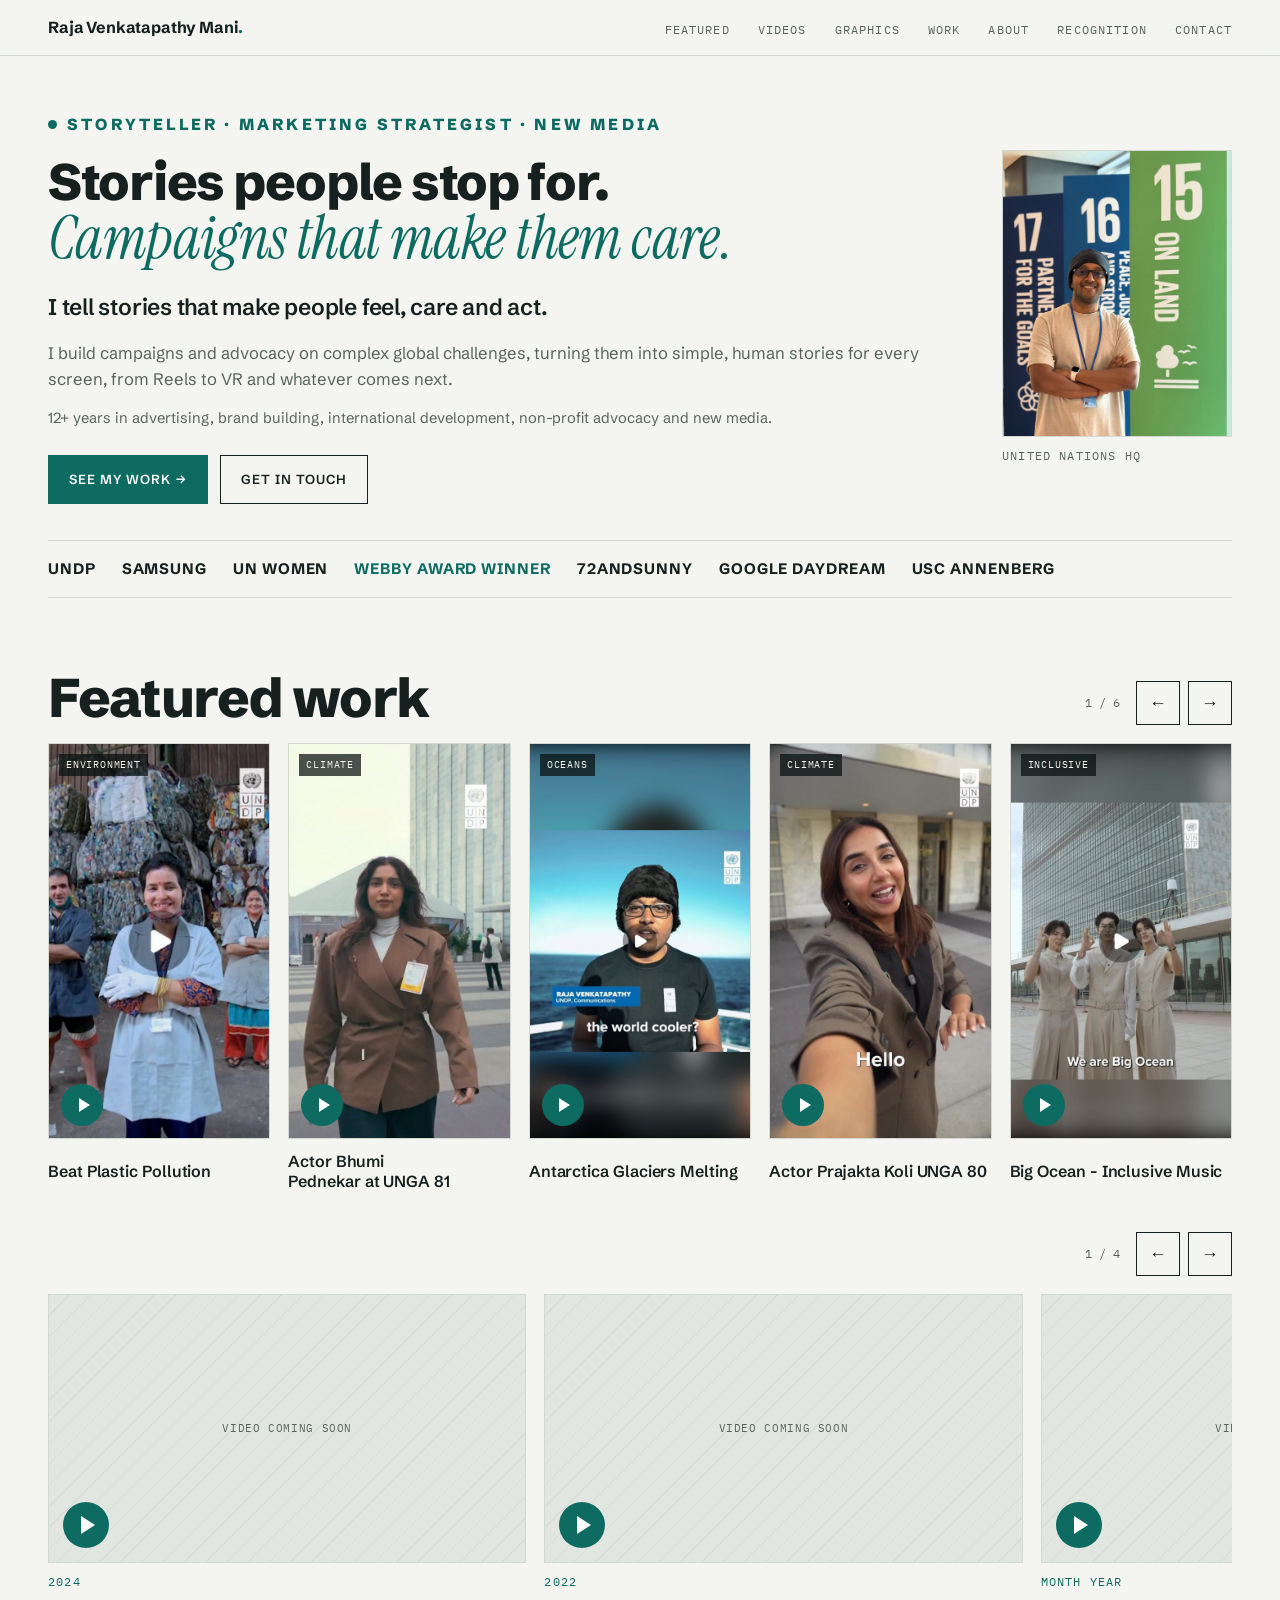
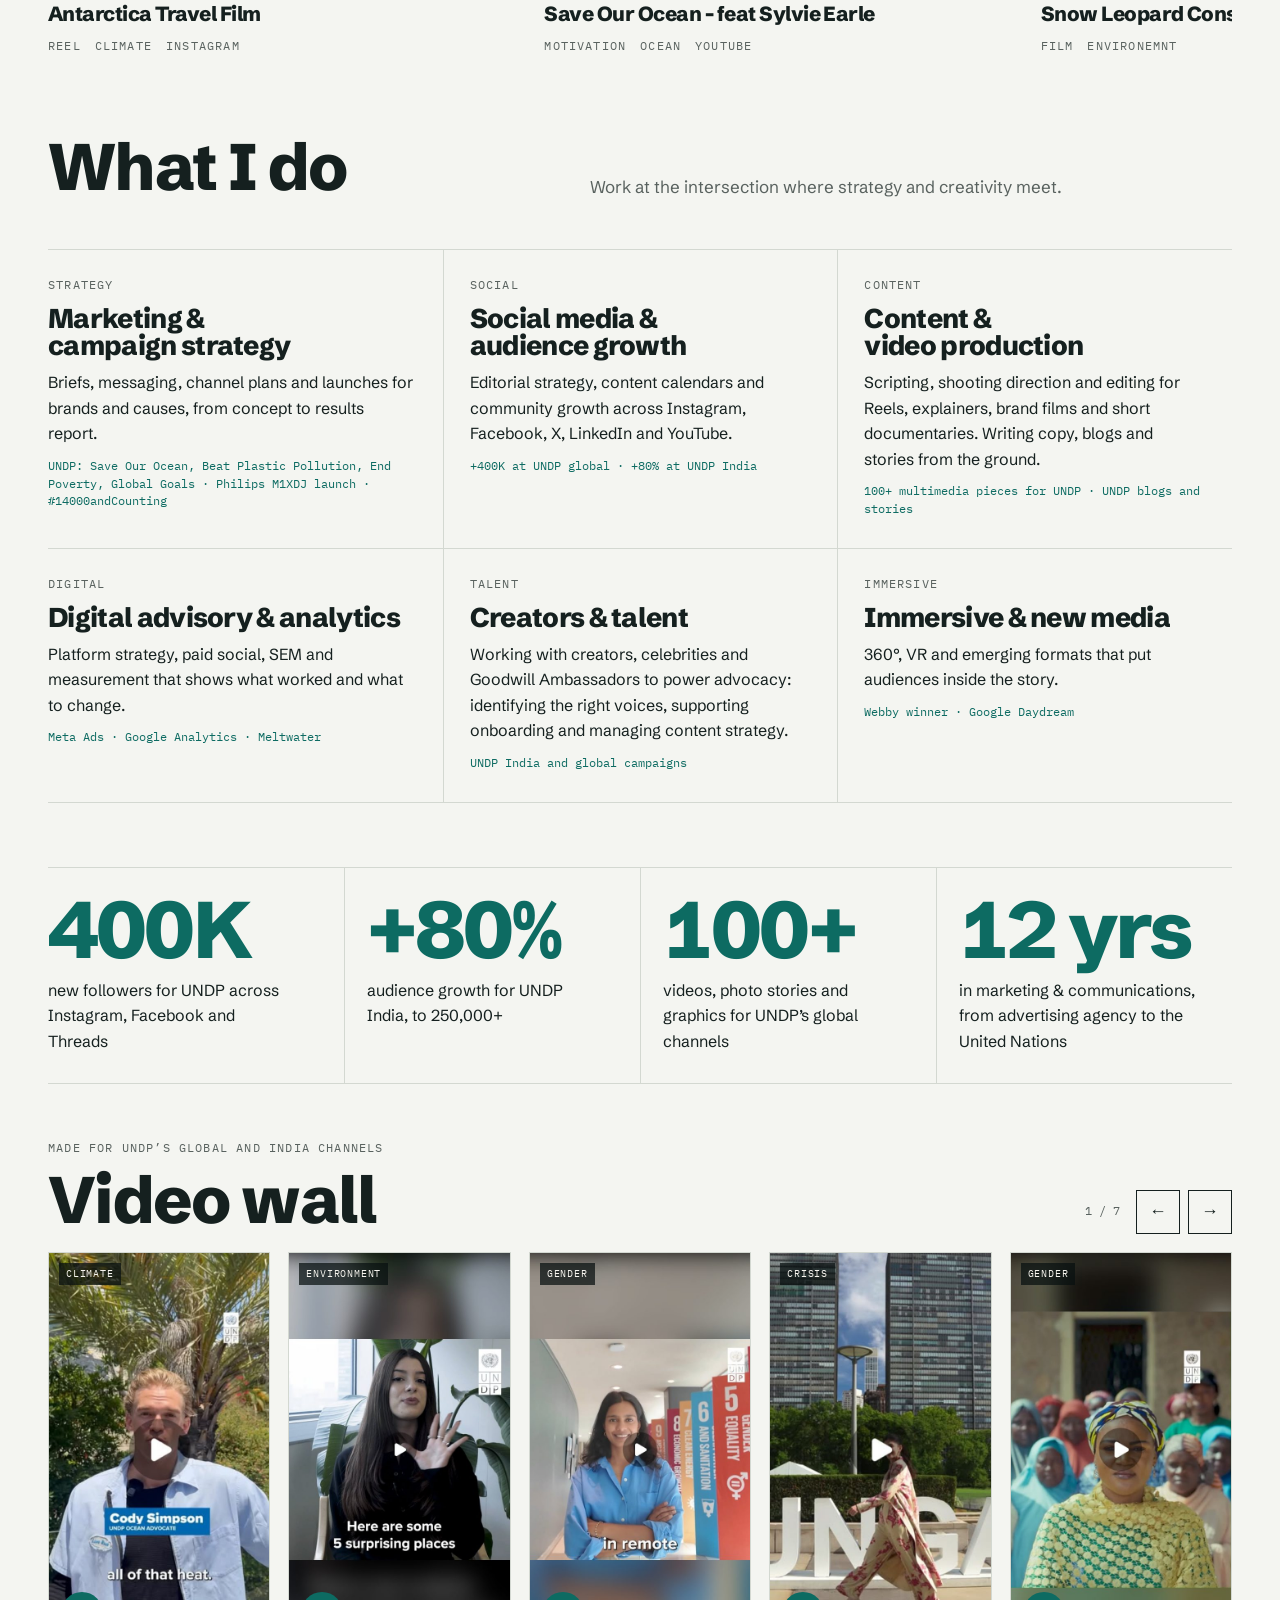
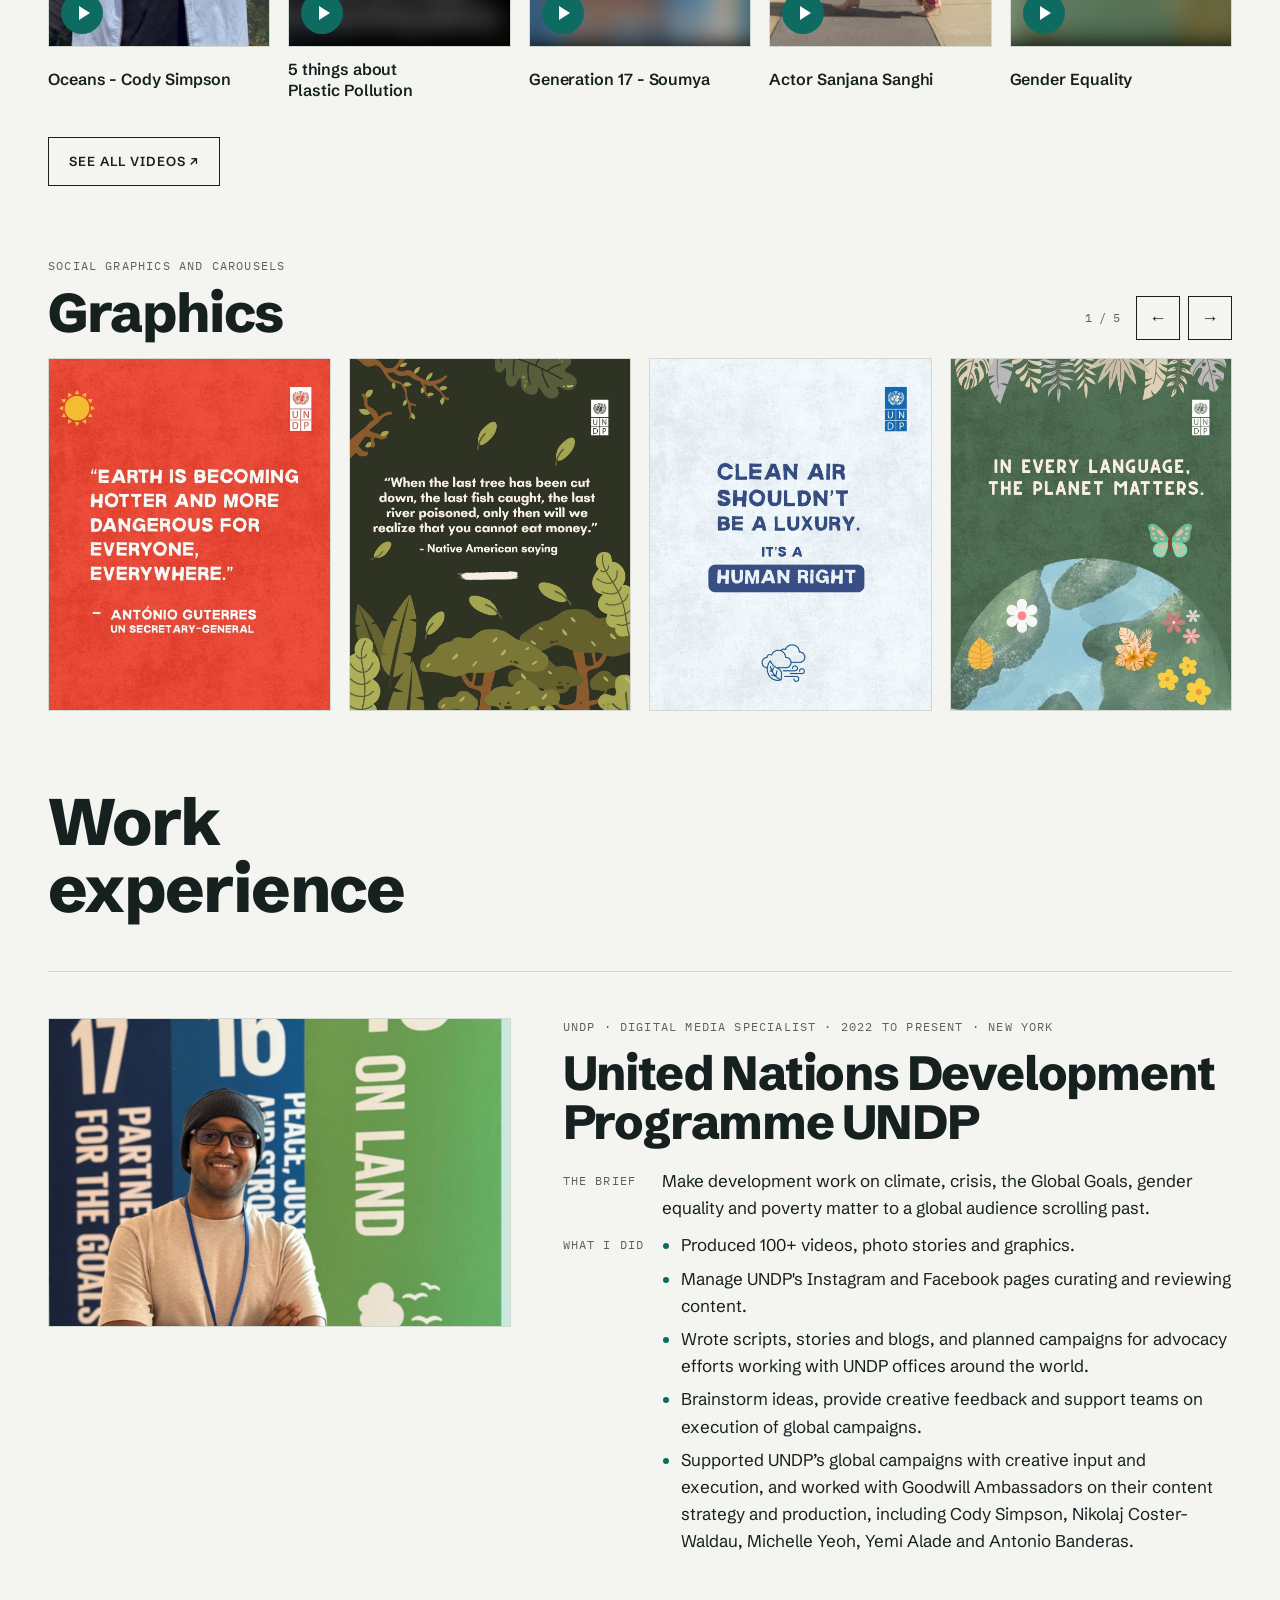
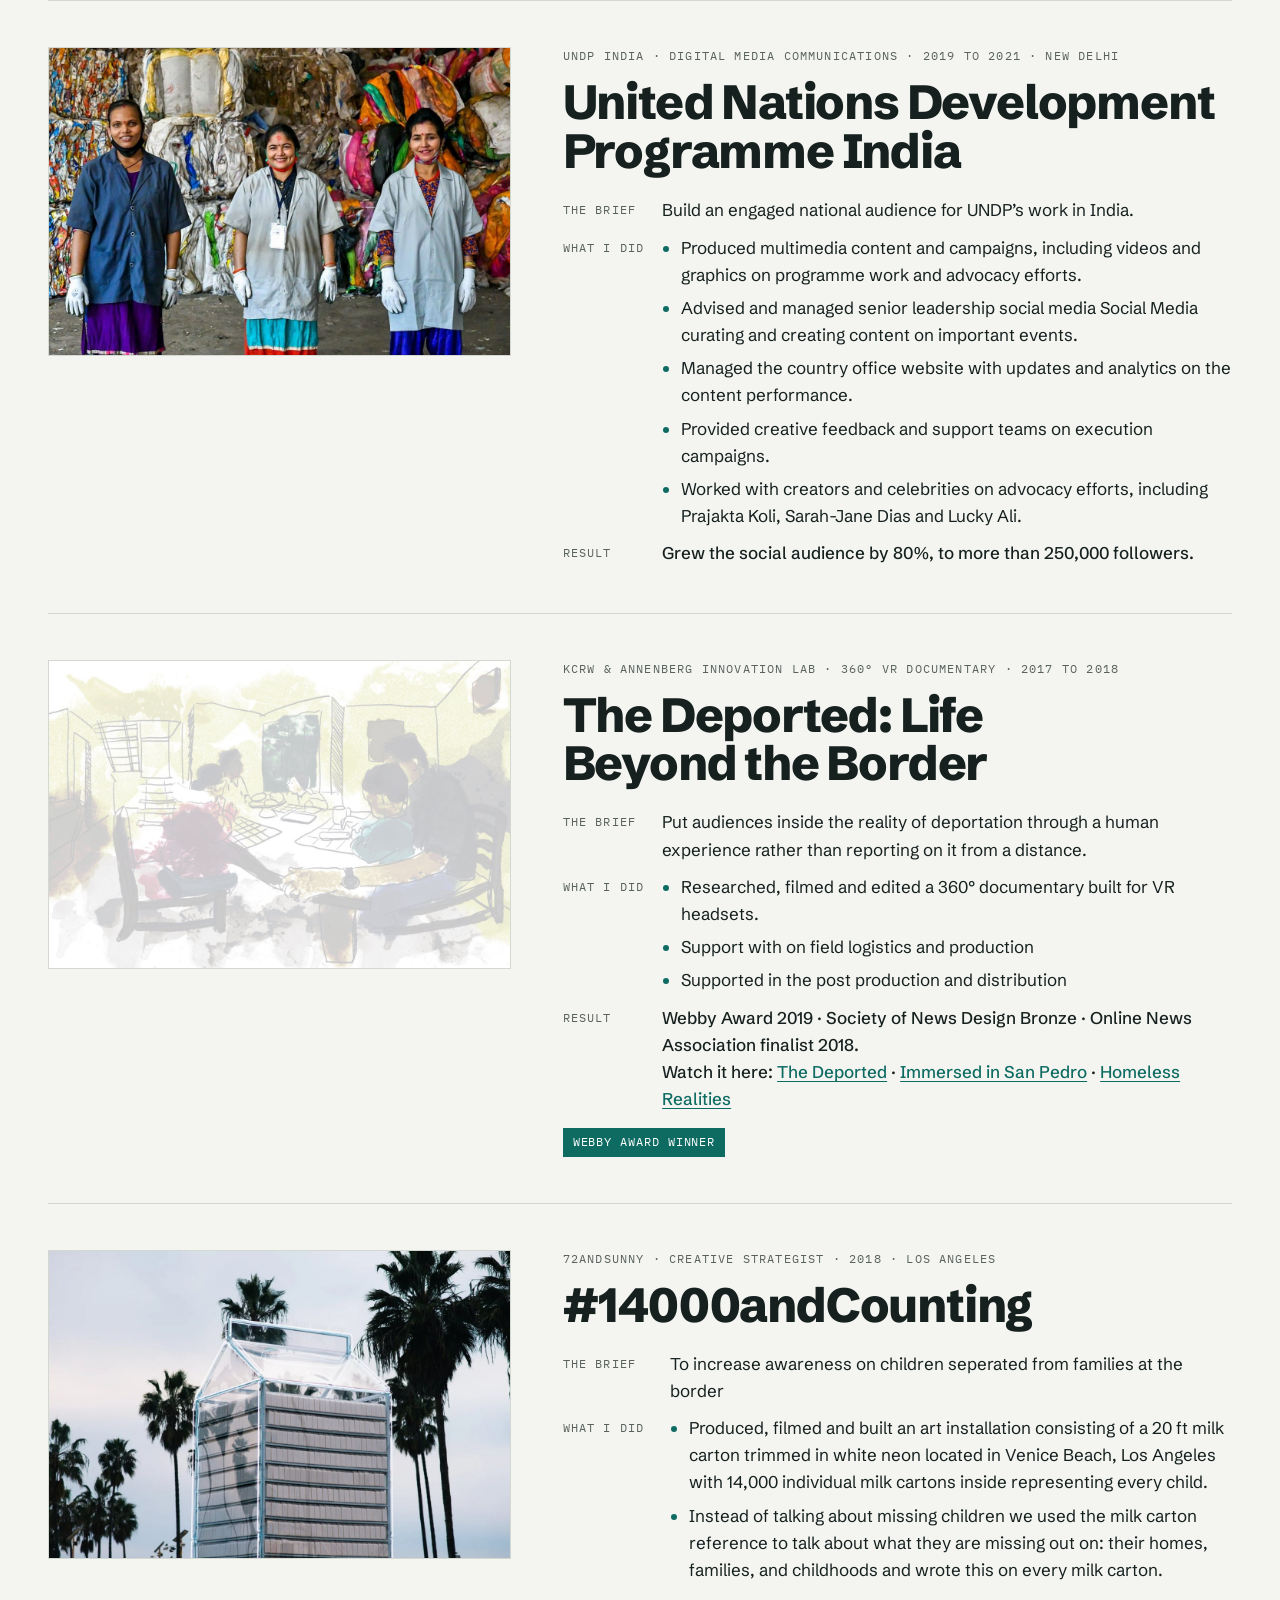
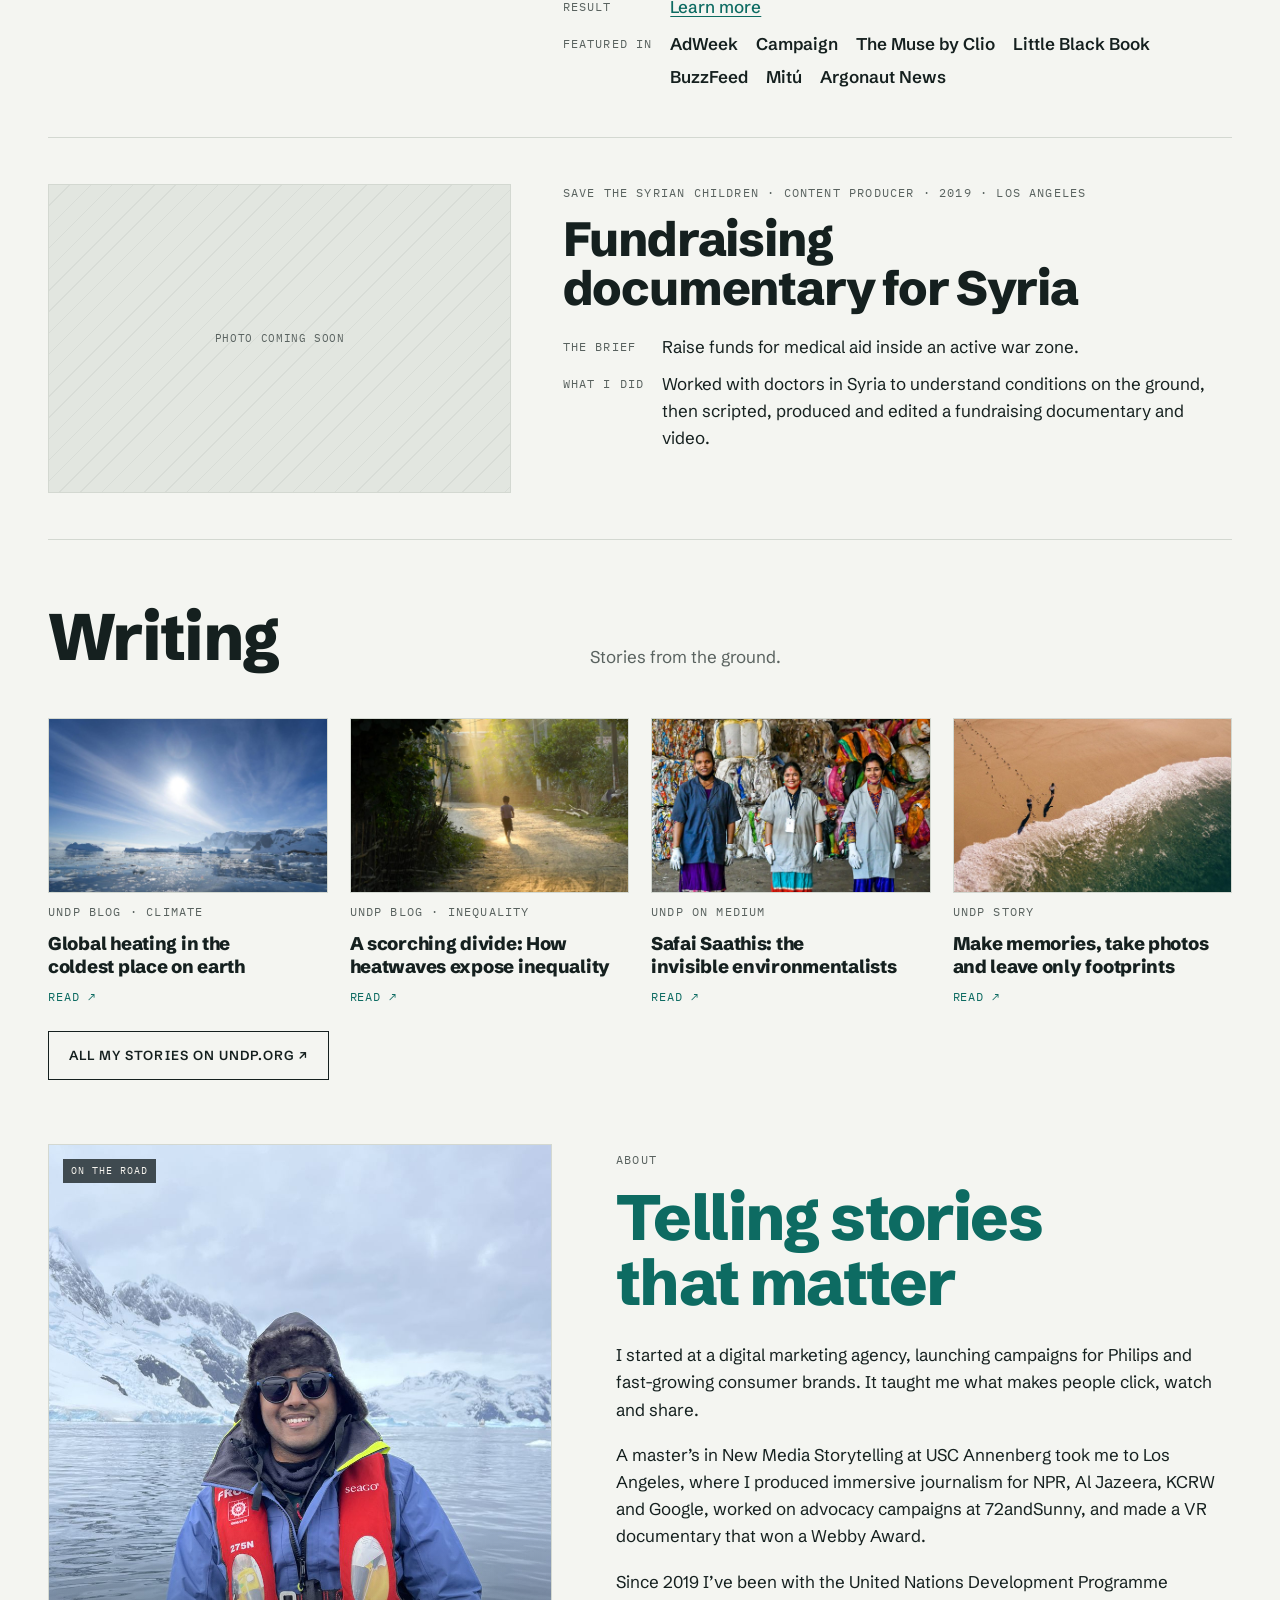
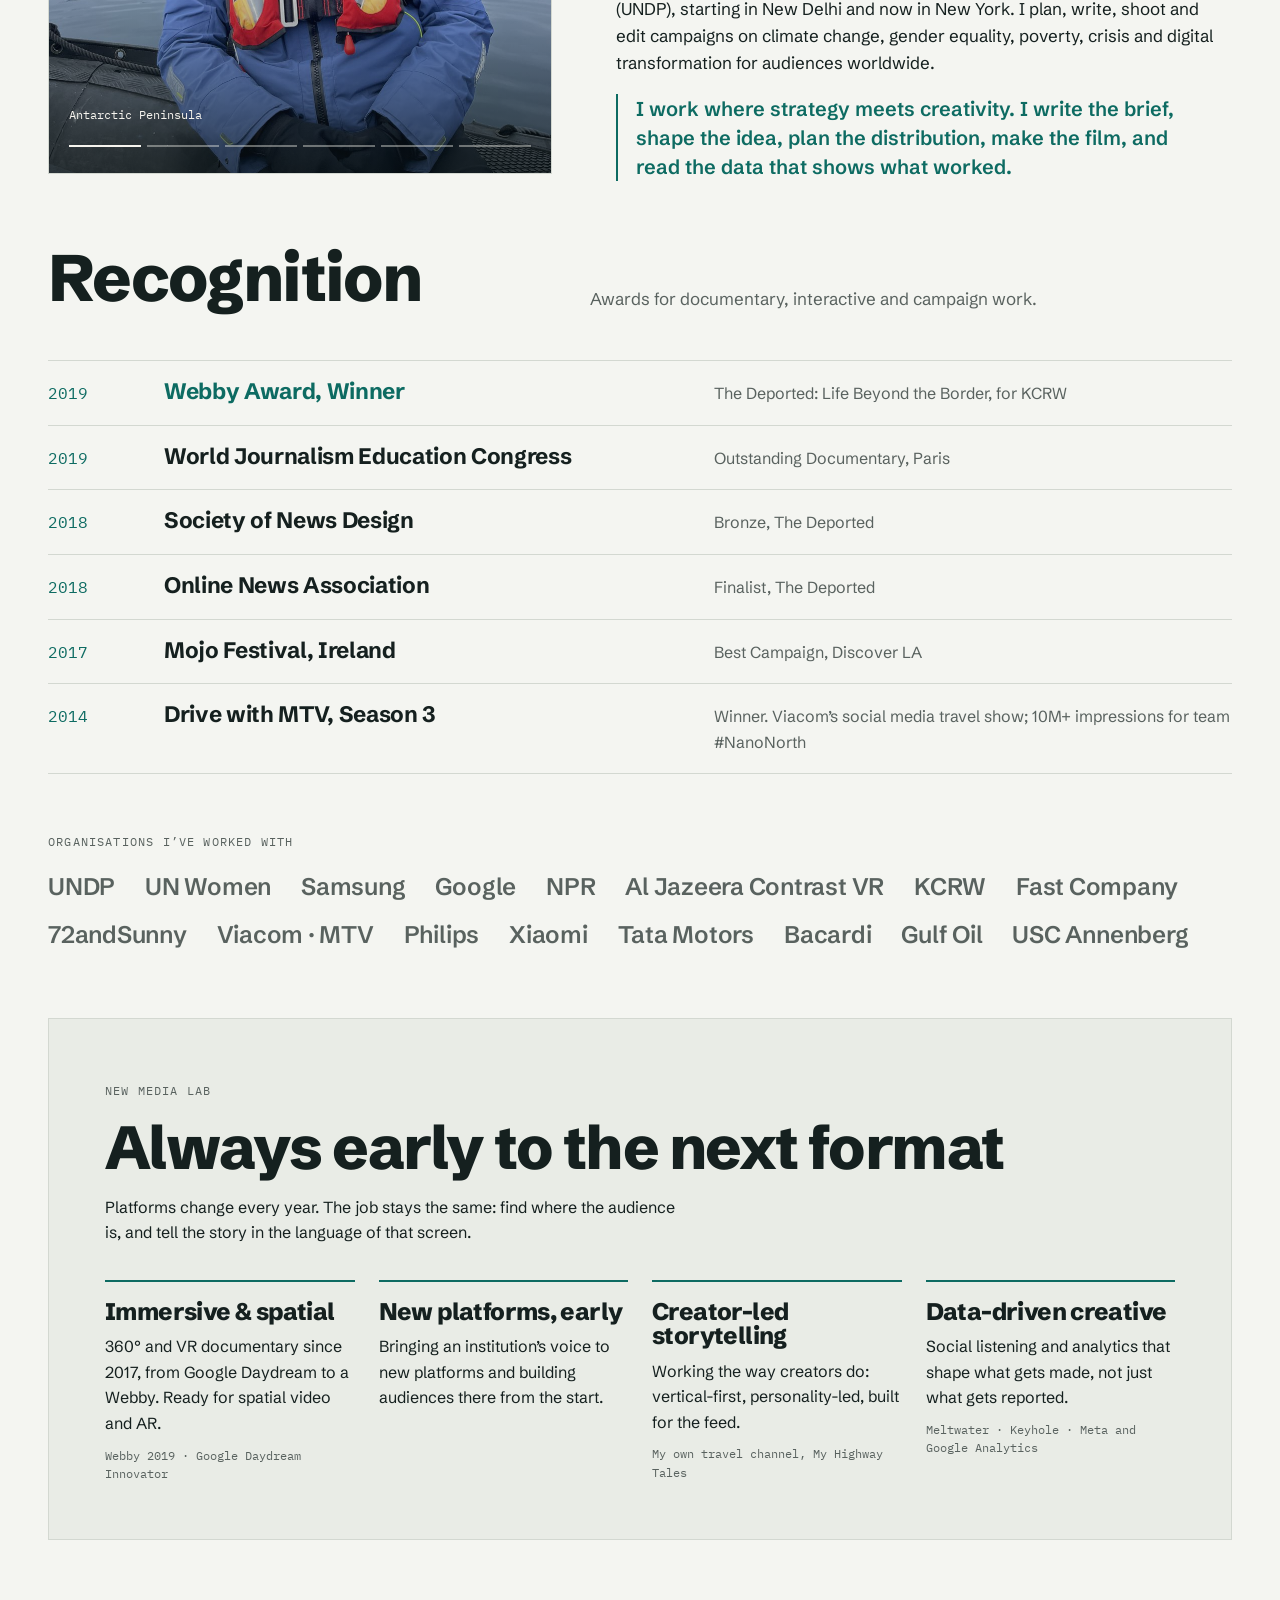
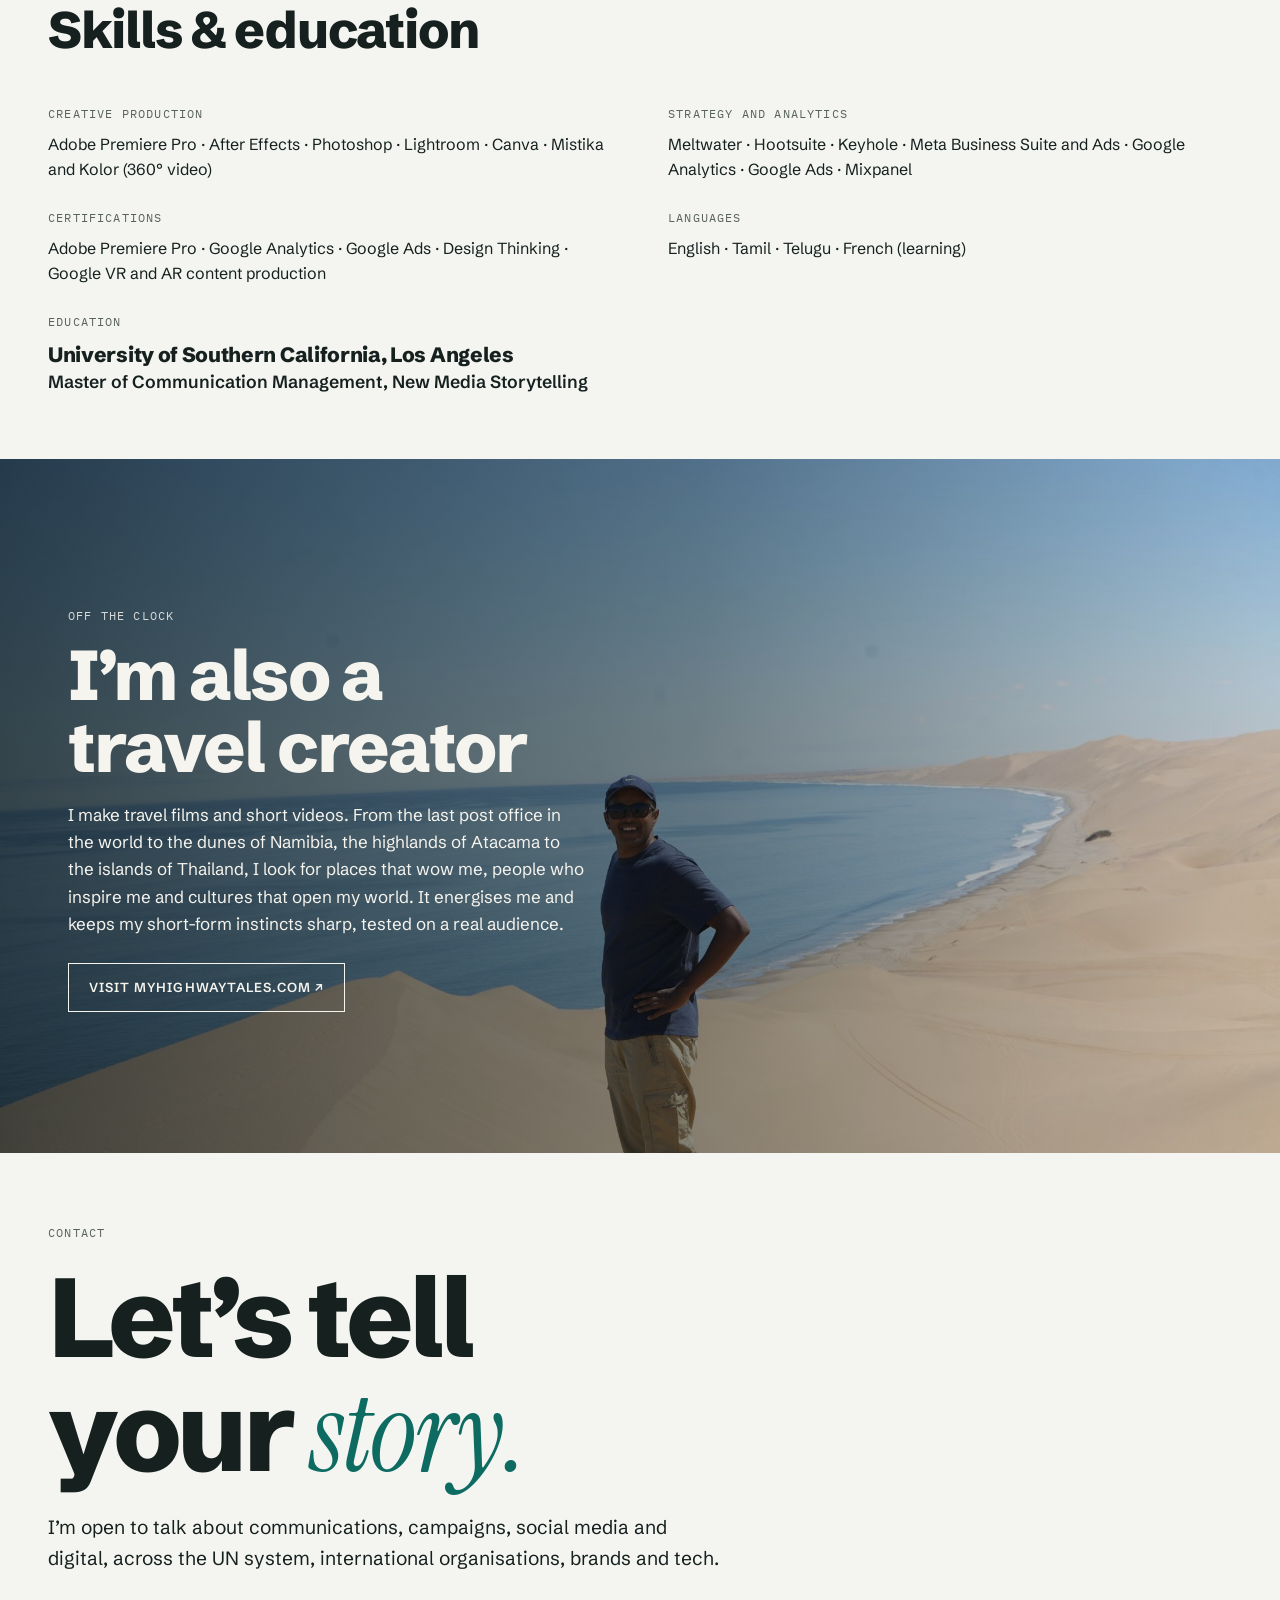
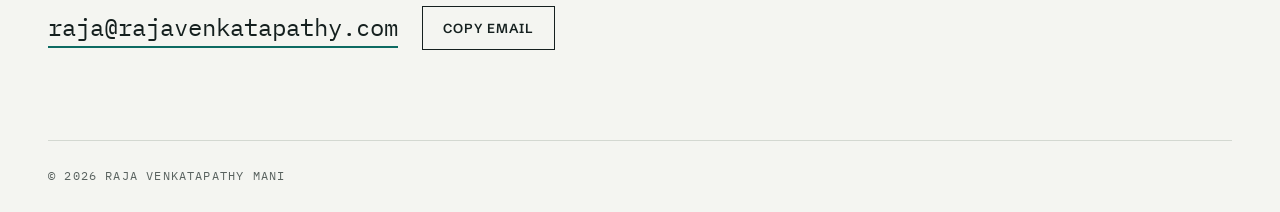
==== commit 8b19866a: "Add files via upload" ====
--- a/index.html
+++ b/index.html
@@ -12,7 +12,7 @@
 <link rel="preconnect" href="https://fonts.googleapis.com">
 <link rel="preconnect" href="https://fonts.gstatic.com" crossorigin>
 <link rel="stylesheet" href="https://fonts.googleapis.com/css2?family=Schibsted+Grotesk:ital,wght@0,400..900;1,400..900&family=Instrument+Serif:ital@0;1&family=IBM+Plex+Mono:wght@400;500&display=swap">
-<link rel="stylesheet" href="style.css?v=20261013c">
+<link rel="stylesheet" href="style.css?v=20261014a">
 </head>
 <body>
 <!-- All page text is below. To change a sentence, find it here and type over it. -->
@@ -40,8 +40,8 @@
       <p class="lede" id="intro2">I build campaigns and advocacy on complex global challenges, turning them into simple, human stories for every screen, from Reels to VR and whatever comes next.</p>
       <p class="third" id="years">12+ years in advertising, brand building, international development, non-profit advocacy and new media.</p>
       <div class="row">
-        <a class="btn primary" href="#work">See my work →</a>
-        <a class="btn" href="#contact">Get in touch</a>
+        <a class="btn primary" id="btnWork" href="#work">See my work →</a>
+        <a class="btn" id="btnContact" href="#contact">Get in touch</a>
       </div>
     </div>
     <figure class="portrait">
@@ -76,8 +76,8 @@
 
   <!-- WHAT I DO -->
   <section id="what" aria-labelledby="what-h" style="padding-top:0">
-    <div class="head"><h2 id="what-h">What I do</h2><p>Work at the intersection where strategy and creativity meet.</p></div>
-    <div class="tiles">
+    <div class="head"><h2 id="what-h">What I do</h2><p id="whatIntro">Work at the intersection where strategy and creativity meet.</p></div>
+    <div class="tiles" id="tiles">
       <div class="tile"><span class="label">Strategy</span><h3>Marketing &amp; campaign strategy</h3><p>Briefs, messaging, channel plans and launches for brands and causes, from concept to results report.</p><span class="proof">UNDP: Save Our Ocean, Beat Plastic Pollution, End Poverty, Global Goals · Philips M1XDJ launch · #14000andCounting</span></div>
       <div class="tile"><span class="label">Social</span><h3>Social media &amp; audience growth</h3><p>Editorial strategy, content calendars and community growth across Instagram, Facebook, X, LinkedIn and YouTube.</p><span class="proof">+400K at UNDP global · +80% at UNDP India</span></div>
       <div class="tile"><span class="label">Content</span><h3>Content &amp; video production</h3><p>Scripting, shooting direction and editing for Reels, explainers, brand films and short documentaries. Writing copy, blogs and stories from the ground.</p><span class="proof">100+ multimedia pieces for UNDP · UNDP blogs and stories</span></div>
@@ -101,7 +101,7 @@
   <section class="reels" id="videos" aria-labelledby="videos-h" style="padding-top:0">
     <div id="reels-slider">
       <div class="slider-head">
-        <div><span class="label">Made for UNDP’s global and India channels</span><h2 id="videos-h" style="font-size:clamp(2.3rem,5.2vw,4.1rem);margin-top:8px">Video wall</h2></div>
+        <div><span class="label" id="videosLabel">Made for UNDP’s global and India channels</span><h2 id="videos-h" style="font-size:clamp(2.3rem,5.2vw,4.1rem);margin-top:8px">Video wall</h2></div>
         <div class="arrows"><span class="count"></span><button type="button" class="arrow prev" aria-label="Previous">←</button><button type="button" class="arrow next" aria-label="Next">→</button></div>
       </div>
       <div class="track"></div>
@@ -113,7 +113,7 @@
   <section class="graphics" id="graphics" aria-labelledby="graphics-h" style="padding-top:0">
     <div id="graphics-slider">
       <div class="slider-head">
-        <div><span class="label">Social graphics and carousels</span><h2 id="graphics-h" class="slider-title">Graphics</h2></div>
+        <div><span class="label" id="graphicsLabel">Social graphics and carousels</span><h2 id="graphics-h" class="slider-title">Graphics</h2></div>
         <div class="arrows"><span class="count"></span><button type="button" class="arrow prev" aria-label="Previous">←</button><button type="button" class="arrow next" aria-label="Next">→</button></div>
       </div>
       <div class="track"></div>
@@ -123,7 +123,7 @@
 
   <!-- WORK EXPERIENCE (edit in Pages CMS) -->
   <section id="work" aria-labelledby="work-h" style="padding-top:0">
-    <div class="head"><h2 id="work-h">Work experience</h2><p></p></div>
+    <div class="head"><h2 id="work-h">Work experience</h2><p id="workIntro"></p></div>
     <div class="cases" id="cases">
       <article class="case">
         <div class="ph" data-case="undpGlobal"><span class="miss">Photo coming soon</span></div>
@@ -203,13 +203,13 @@
   <section id="about" aria-labelledby="about-h" style="padding-top:0">
     <div class="about">
       <div class="field" id="field" aria-label="Photos from the road">
-        <span class="field-tag">On the road</span>
+        <span class="field-tag" id="fieldTag">On the road</span>
         <div class="slides"></div>
         <p class="cap" aria-live="polite"></p>
         <div class="bars"></div>
       </div>
       <div>
-        <span class="label">About</span>
+        <span class="label" id="aboutLabel">About</span>
         <h2 id="about-h">12 years of telling stories that matter</h2>
         <div class="copy" id="aboutCopy">
           <p>I started in 2013 at a digital marketing agency, launching campaigns for Philips, CaratLane and Bigbasket. It taught me what makes people click, watch and share.</p>
@@ -223,8 +223,8 @@
 
   <!-- RECOGNITION -->
   <section id="recognition" aria-labelledby="rec-h" style="padding-top:0">
-    <div class="head"><h2 id="rec-h">Recognition</h2><p>Awards for documentary, interactive and campaign work.</p></div>
-    <ul class="awards">
+    <div class="head"><h2 id="rec-h">Recognition</h2><p id="recIntro">Awards for documentary, interactive and campaign work.</p></div>
+    <ul class="awards" id="awards">
       <li class="top"><span class="yr">2019</span><strong>Webby Award, Winner</strong><span>The Deported: Life Beyond the Border, for KCRW</span></li>
       <li><span class="yr">2019</span><strong>World Journalism Education Congress</strong><span>Outstanding Documentary, Paris</span></li>
       <li><span class="yr">2018</span><strong>Society of News Design</strong><span>Bronze, The Deported</span></li>
@@ -232,19 +232,19 @@
       <li><span class="yr">2017</span><strong>Mojo Festival, Ireland</strong><span>Best Campaign, Discover LA</span></li>
       <li><span class="yr">2014</span><strong>Drive with MTV, Season 3</strong><span>Winner. Viacom’s social media travel show; 10M+ impressions for team #NanoNorth</span></li>
     </ul>
-    <div class="wallblock"><span class="label">Organisations I’ve worked with</span>
+    <div class="wallblock"><span class="label" id="orgsLabel">Organisations I’ve worked with</span>
       <div class="wall" id="orgs"><b>UNDP</b><b>UN Women</b><b>Samsung</b><b>Google</b><b>NPR</b><b>Al Jazeera Contrast VR</b><b>KCRW</b><b>Fast Company</b><b>72andSunny</b><b>Viacom · MTV</b><b>Philips</b><b>Xiaomi</b><b>Tata Motors</b><b>Bacardi</b><b>Gulf Oil</b><b>USC Annenberg</b></div></div>
   </section>
 
   <!-- NEW MEDIA LAB -->
   <section aria-labelledby="lab-h" style="padding-top:0">
     <div class="lab">
-      <span class="label">New media lab</span>
+      <span class="label" id="labLabel">New media lab</span>
       <h2 id="lab-h">Always early to the next format</h2>
-      <p style="max-width:58ch">Platforms change every year. The job stays the same: find where the audience is, and tell the story in the language of that screen.</p>
-      <div class="grid">
+      <p style="max-width:58ch" id="labIntro">Platforms change every year. The job stays the same: find where the audience is, and tell the story in the language of that screen.</p>
+      <div class="grid" id="labItems">
         <div class="item"><h3>Immersive &amp; spatial</h3><p>360° and VR documentary since 2017, from Google Daydream to a Webby. Ready for spatial video and AR.</p><span class="proof">Webby 2019 · Google Daydream Innovator</span></div>
-        <div class="item"><h3>New platforms, early</h3><p>Bringing an institution’s voice to new platforms and building audiences there from the start.</p><span class="proof">UNDP growth across Instagram, Facebook and Threads</span></div>
+        <div class="item"><h3>New platforms, early</h3><p>Bringing an institution’s voice to new platforms and building audiences there from the start.</p></div>
         <div class="item"><h3>Creator-led storytelling</h3><p>Working the way creators do: vertical-first, personality-led, built for the feed.</p><span class="proof">My own travel channel, My Highway Tales</span></div>
         <div class="item"><h3>Data-driven creative</h3><p>Social listening and analytics that shape what gets made, not just what gets reported.</p><span class="proof">Meltwater · Keyhole · Meta and Google Analytics</span></div>
       </div>
@@ -253,8 +253,8 @@
 
   <!-- SKILLS & EDUCATION -->
   <section aria-labelledby="kit-h" style="padding-top:0">
-    <div class="head"><h2 id="kit-h" style="font-size:clamp(2rem,4.4vw,3.2rem)">Skills &amp; education</h2><p></p></div>
-    <div class="kit">
+    <div class="head"><h2 id="kit-h" style="font-size:clamp(2rem,4.4vw,3.2rem)">Skills &amp; education</h2><p id="kitIntro"></p></div>
+    <div class="kit" id="kit">
       <div><span class="label">Creative production</span><p>Adobe Premiere Pro · After Effects · Photoshop · Lightroom · Canva · Mistika and Kolor (360° video)</p></div>
       <div><span class="label">Strategy and analytics</span><p>Meltwater · Hootsuite · Keyhole · Meta Business Suite and Ads · Google Analytics · Google Ads · Mixpanel</p></div>
       <div><span class="label">Certifications</span><p>Adobe Premiere Pro · Google Analytics · Google Ads · Design Thinking · Google VR and AR content production</p></div>
@@ -268,17 +268,16 @@
 <section class="otc" aria-labelledby="otc-h">
   <div class="ph" id="travel"><span class="miss">Add image<br>images/travel.jpg</span></div>
   <div class="in">
-    <span class="label">Off the clock</span>
+    <span class="label" id="otcLabel">Off the clock</span>
     <h2 id="otc-h">I’m also a travel creator</h2>
-    <p>I make travel films and short videos. From the last post office in the world to the dunes of Namibia, the highlands of Atacama to the islands of Thailand, I look for places that wow me, people who inspire me and cultures that open my world. It energises me and keeps my short-form instincts sharp, tested on a real audience.</p>
-    <p>It started early: I won Drive with MTV, Tata Motors’ #TheChosenOnes and Quechua’s #NeedWarmth contest, which sent me to the summit of Kedarkantha in the Himalayas.</p>
-    <a class="btn" href="https://www.myhighwaytales.com" target="_blank" rel="noopener">Visit myhighwaytales.com ↗</a>
+    <div id="otcText"><p>I make travel films and short videos. From the last post office in the world to the dunes of Namibia, the highlands of Atacama to the islands of Thailand, I look for places that wow me, people who inspire me and cultures that open my world. It energises me and keeps my short-form instincts sharp, tested on a real audience.</p></div>
+    <a class="btn" id="otcBtn" href="https://www.myhighwaytales.com" target="_blank" rel="noopener">Visit myhighwaytales.com ↗</a>
   </div>
 </section>
 
 <div class="wrap">
   <section class="contact" id="contact" aria-labelledby="contact-h">
-    <span class="label">Contact</span>
+    <span class="label" id="contactLabel">Contact</span>
     <h2 id="contact-h" style="margin-top:16px">Let’s tell<br>your <span>story.</span></h2>
     <p class="lead" id="contactLine">I’m open to talk about communications, campaigns, social media and digital, across the UN system, international organisations, brands and tech.</p>
     <div class="mailrow">
@@ -291,7 +290,7 @@
       <a class="btn" id="linkedin" href="#" target="_blank" rel="noopener">LinkedIn ↗</a>
     </div>
   </section>
-  <footer class="label"><span>© 2026 Raja Venkatapathy Mani</span></footer>
+  <footer class="label"><span id="footer">© 2026 Raja Venkatapathy Mani</span></footer>
 </div>
 
 <!-- video pop-up player -->
@@ -299,6 +298,6 @@
   <div class="box"><button type="button" class="close">Close ✕</button><div class="frame"></div></div>
 </div>
 
-<script src="script.js?v=20261013c"></script>
+<script src="script.js?v=20261014a"></script>
 </body>
 </html>
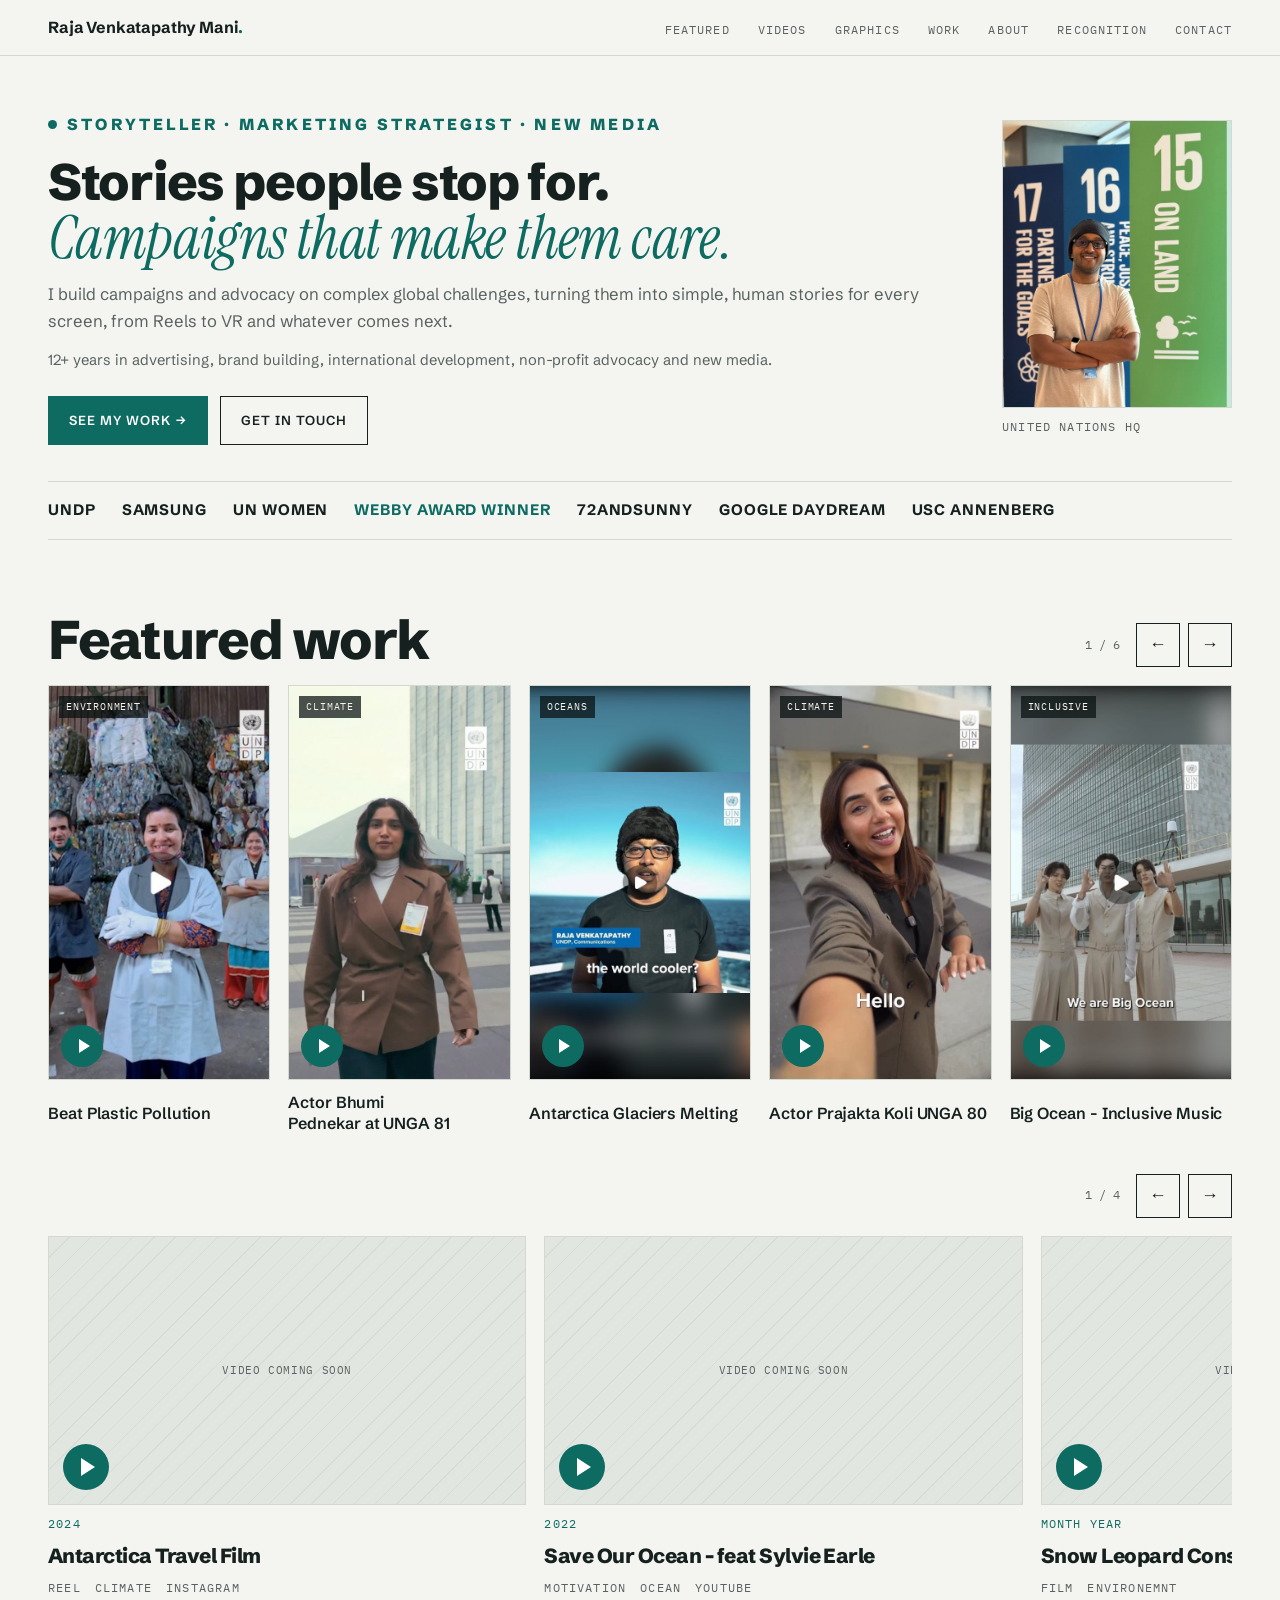
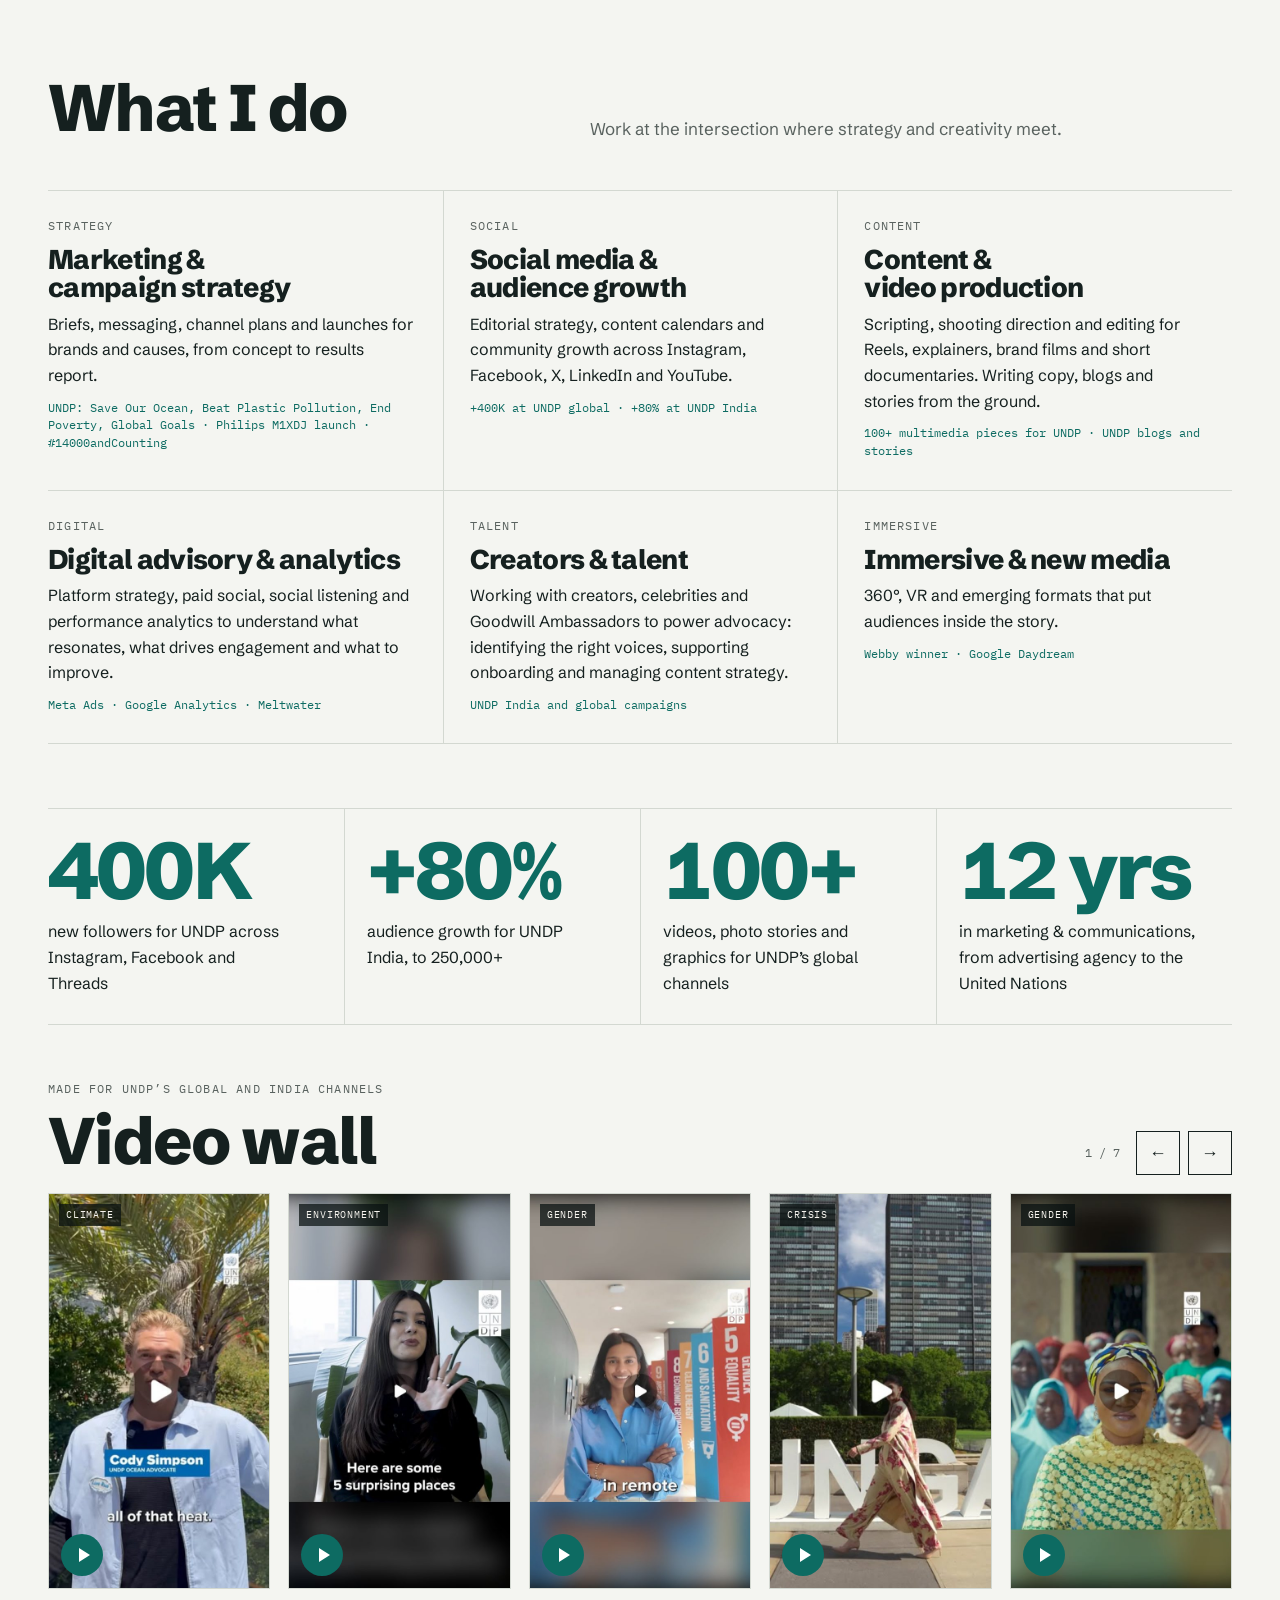
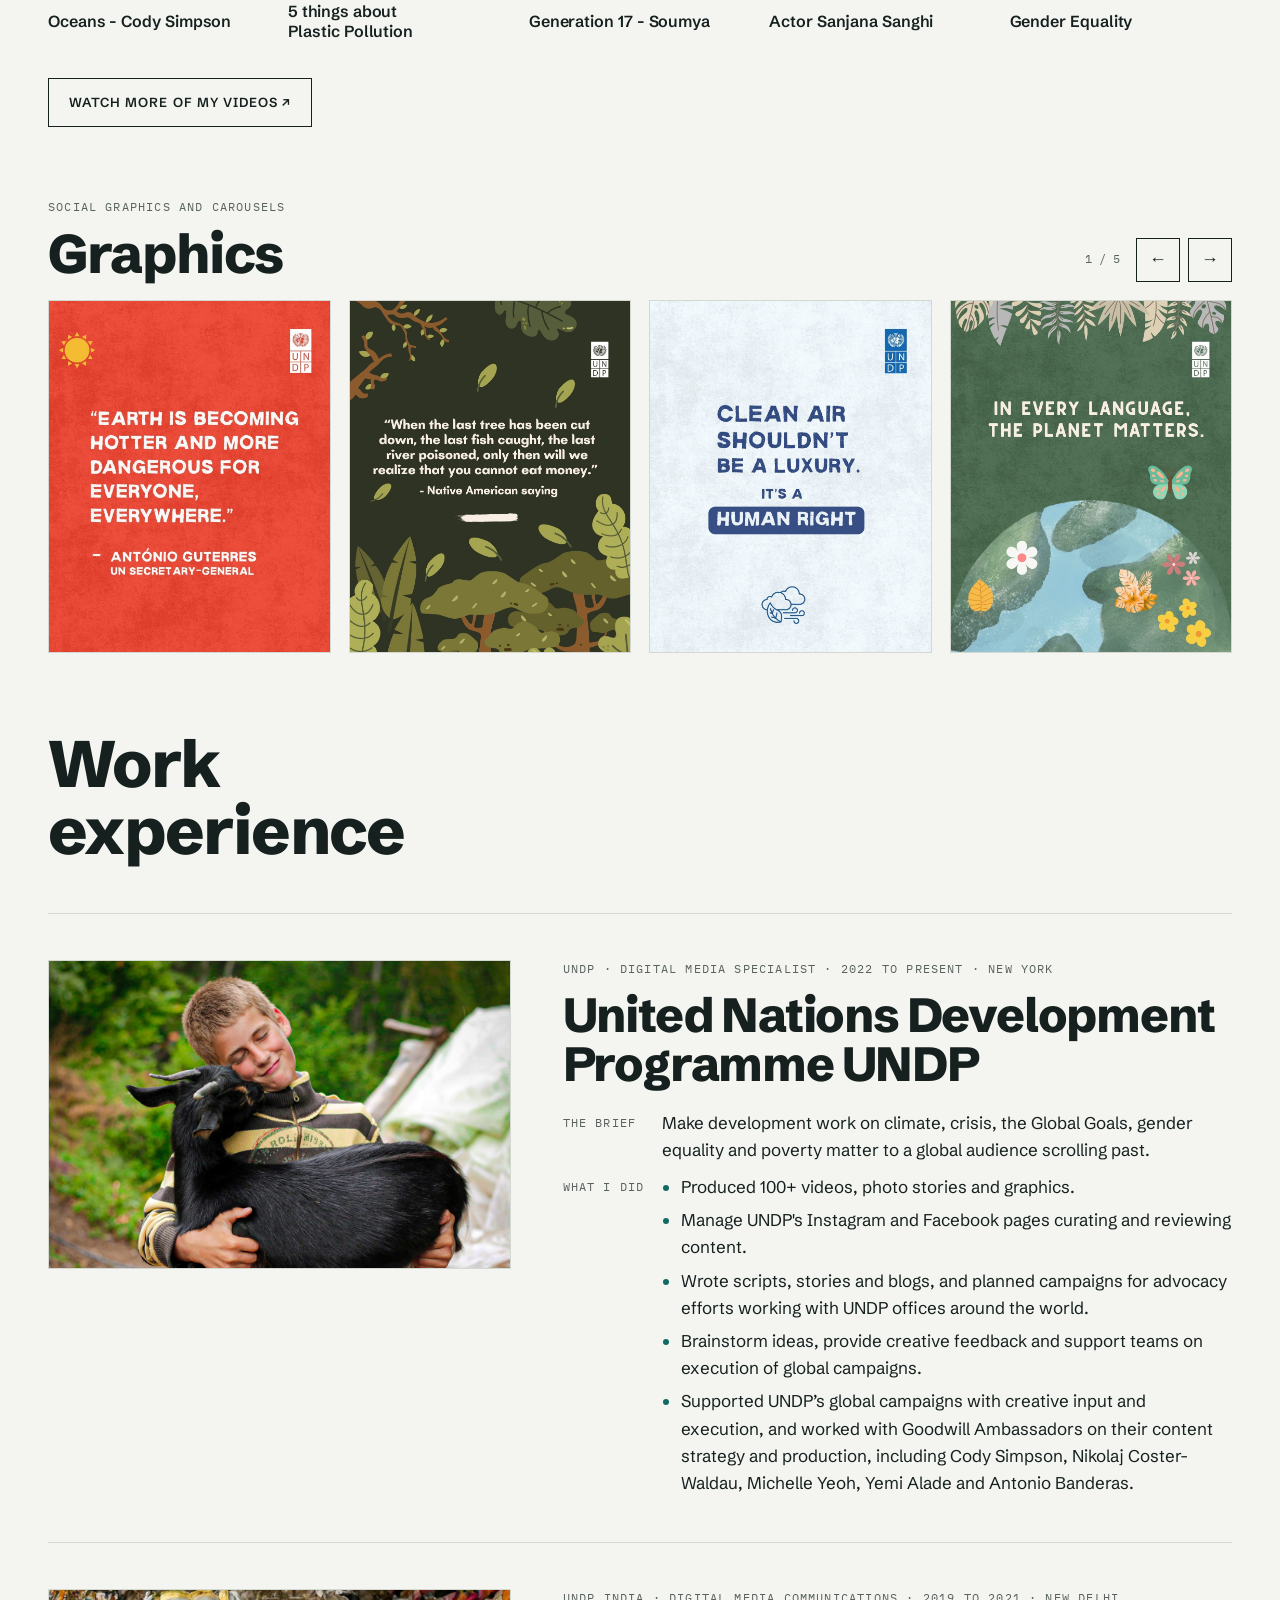
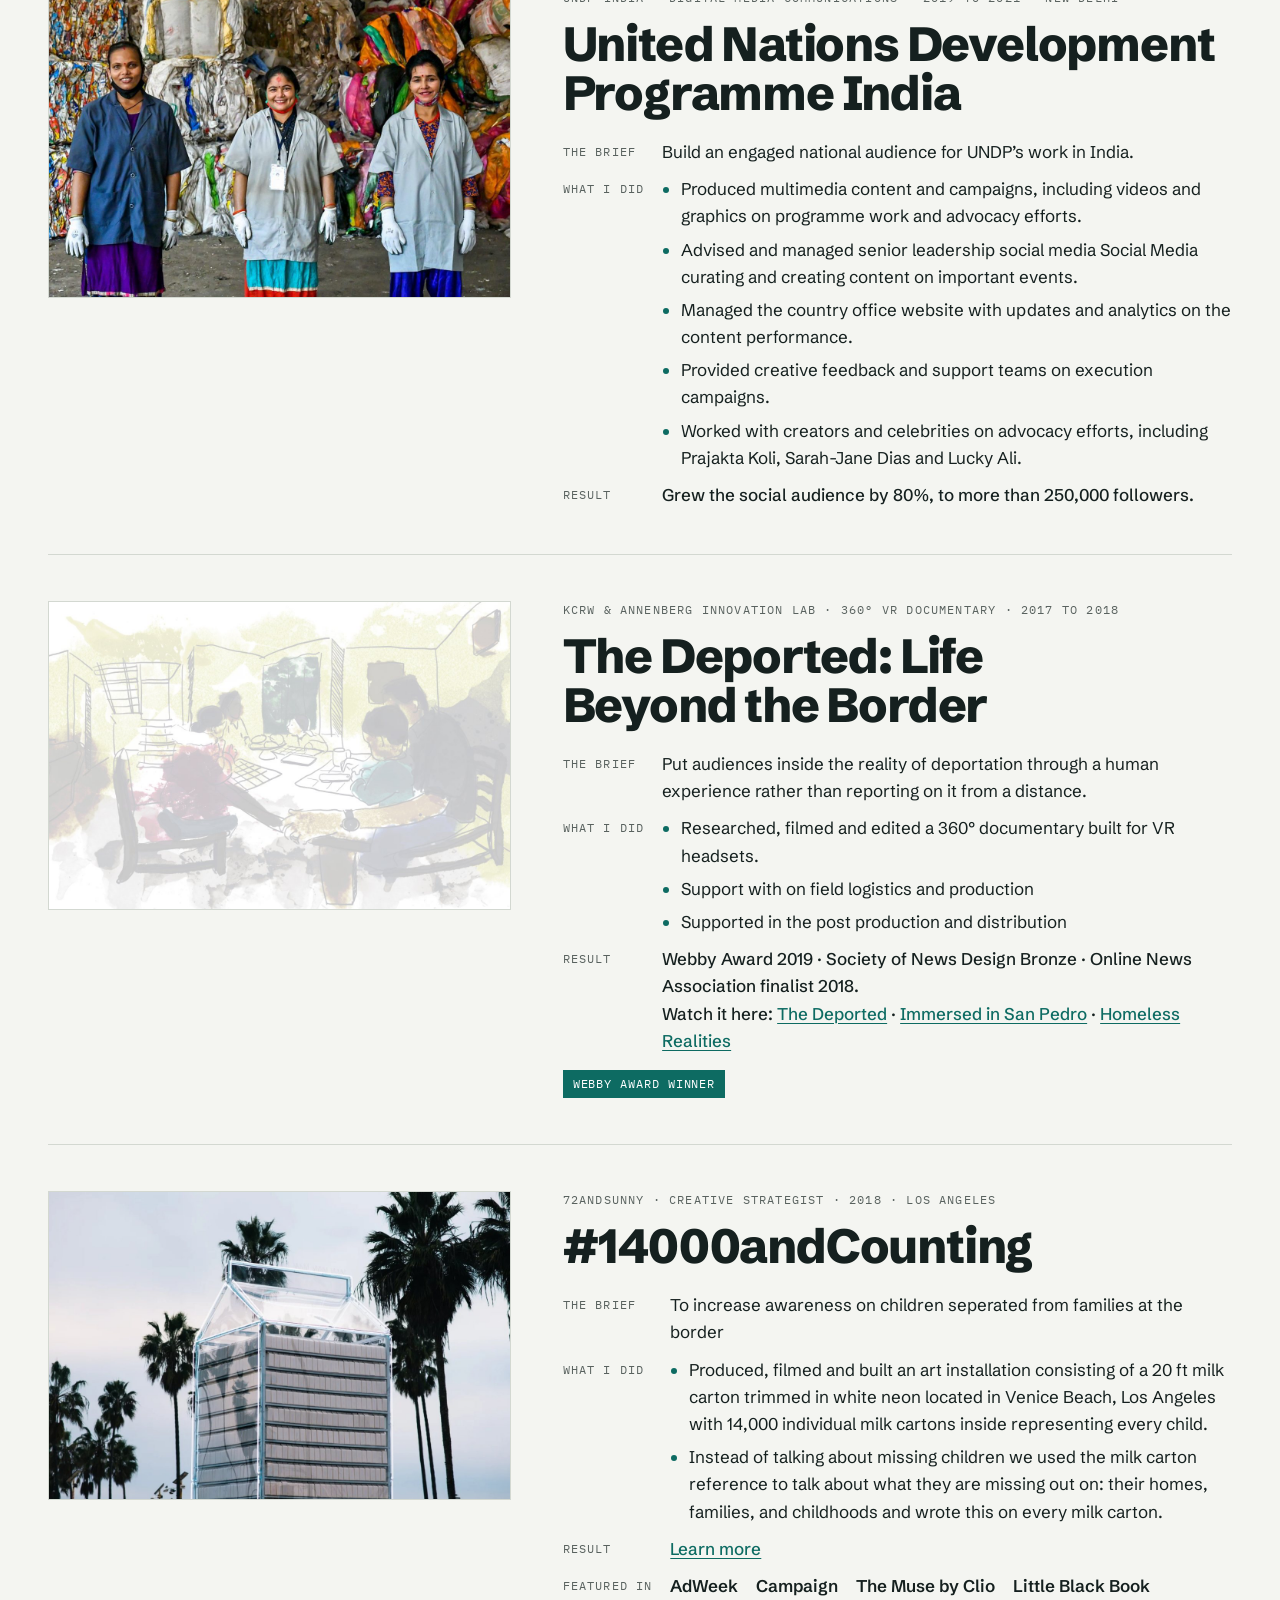
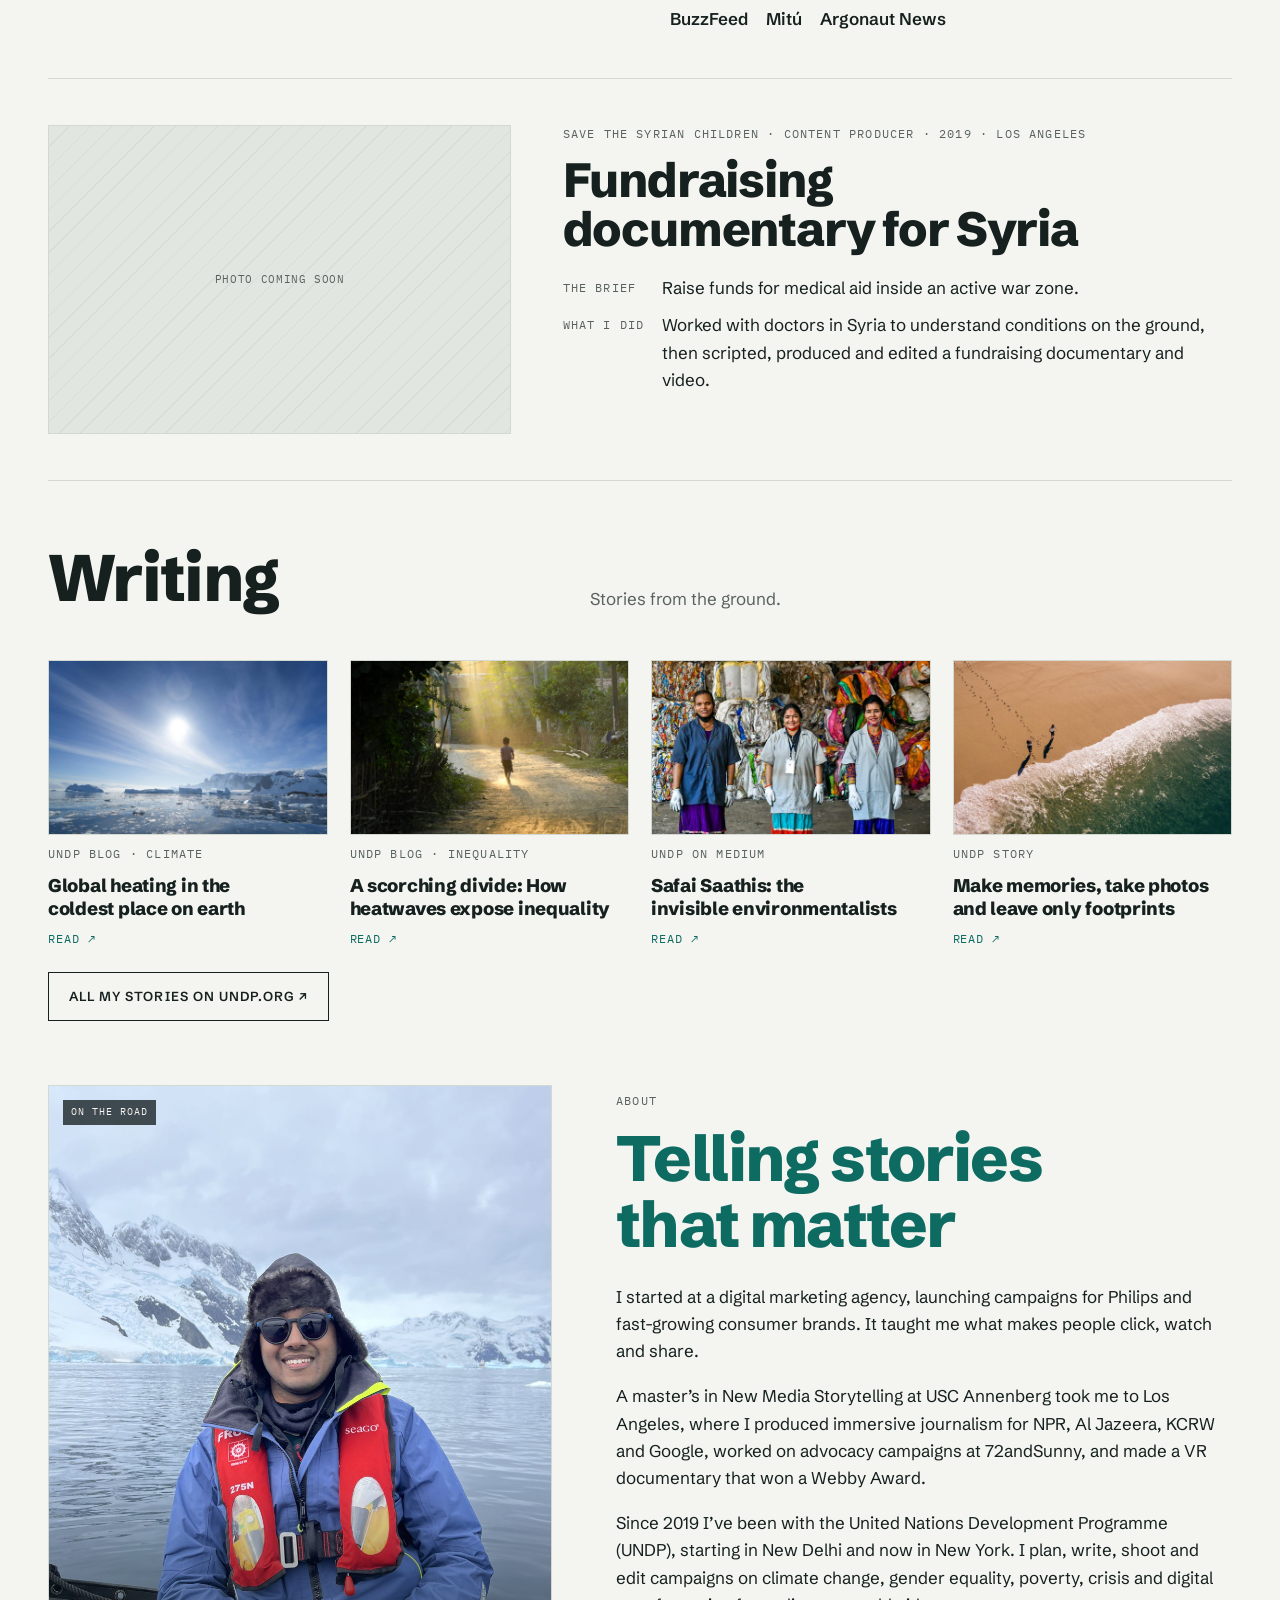
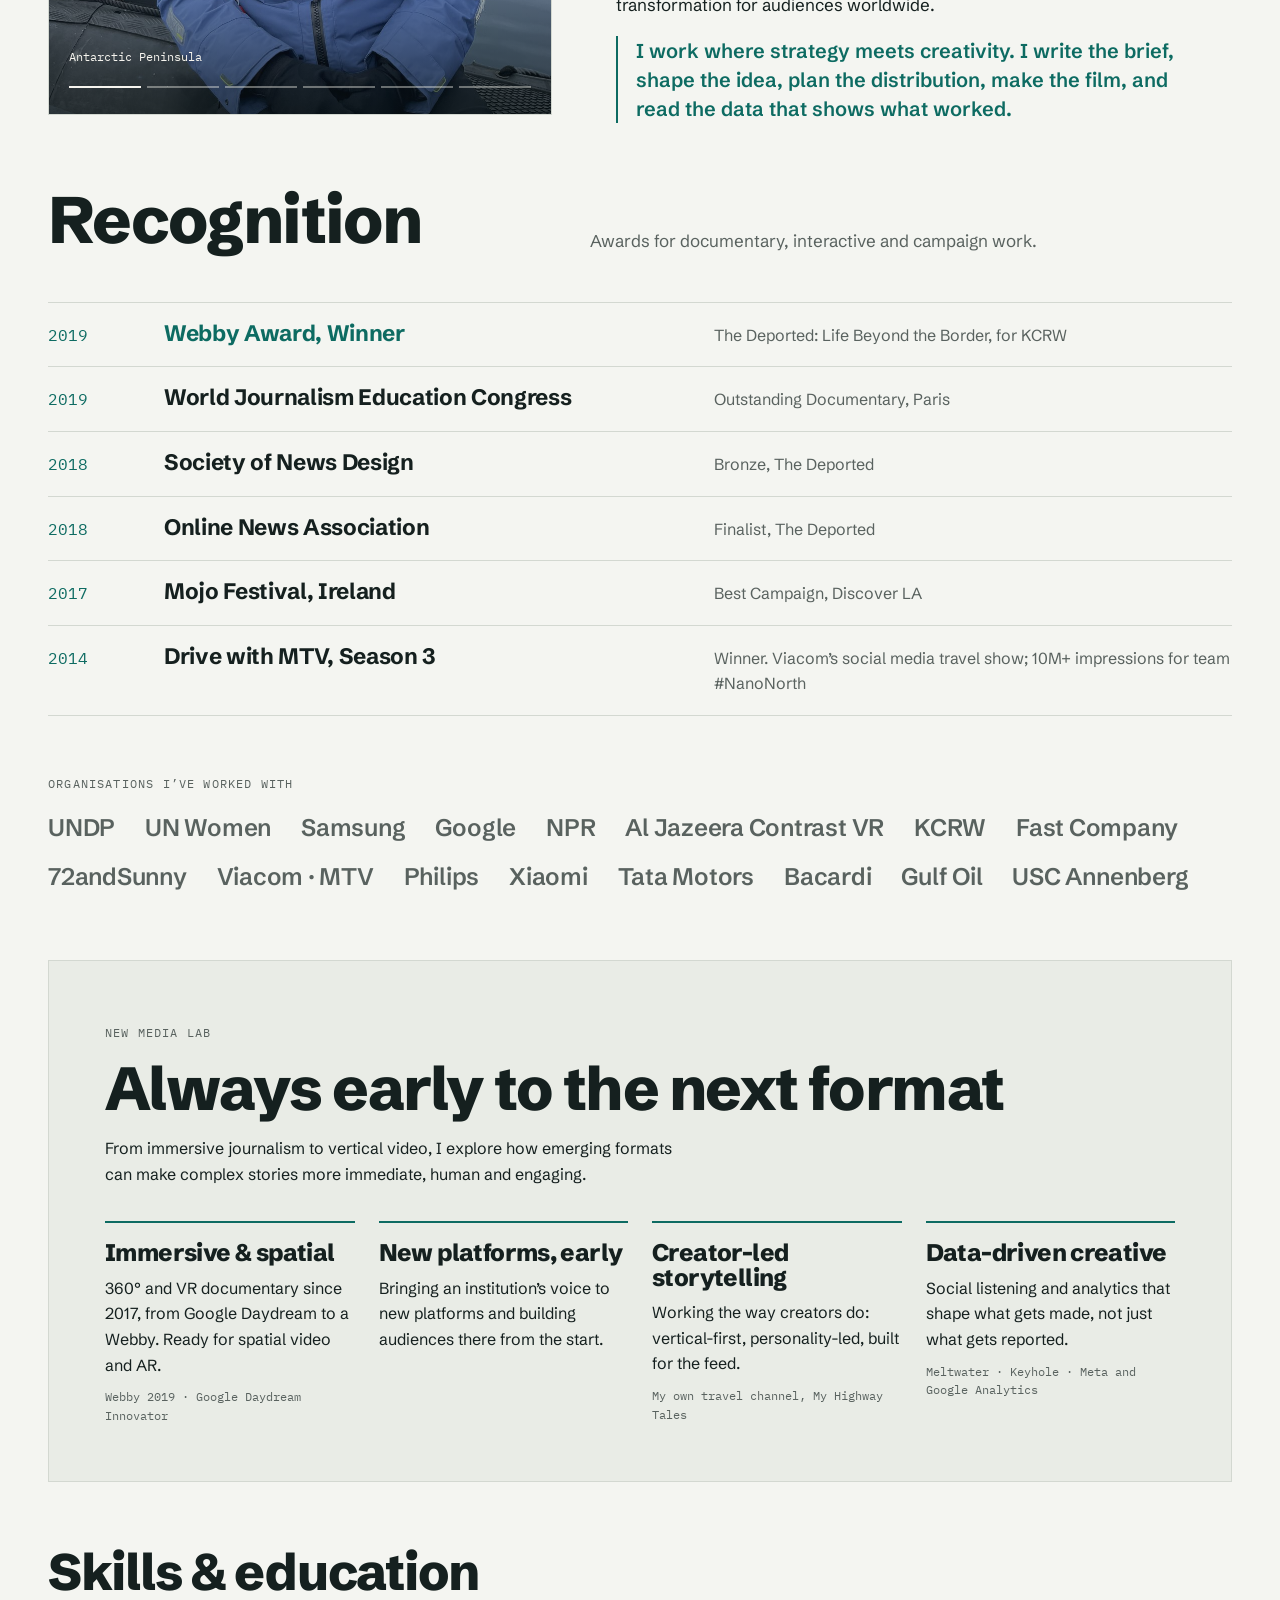
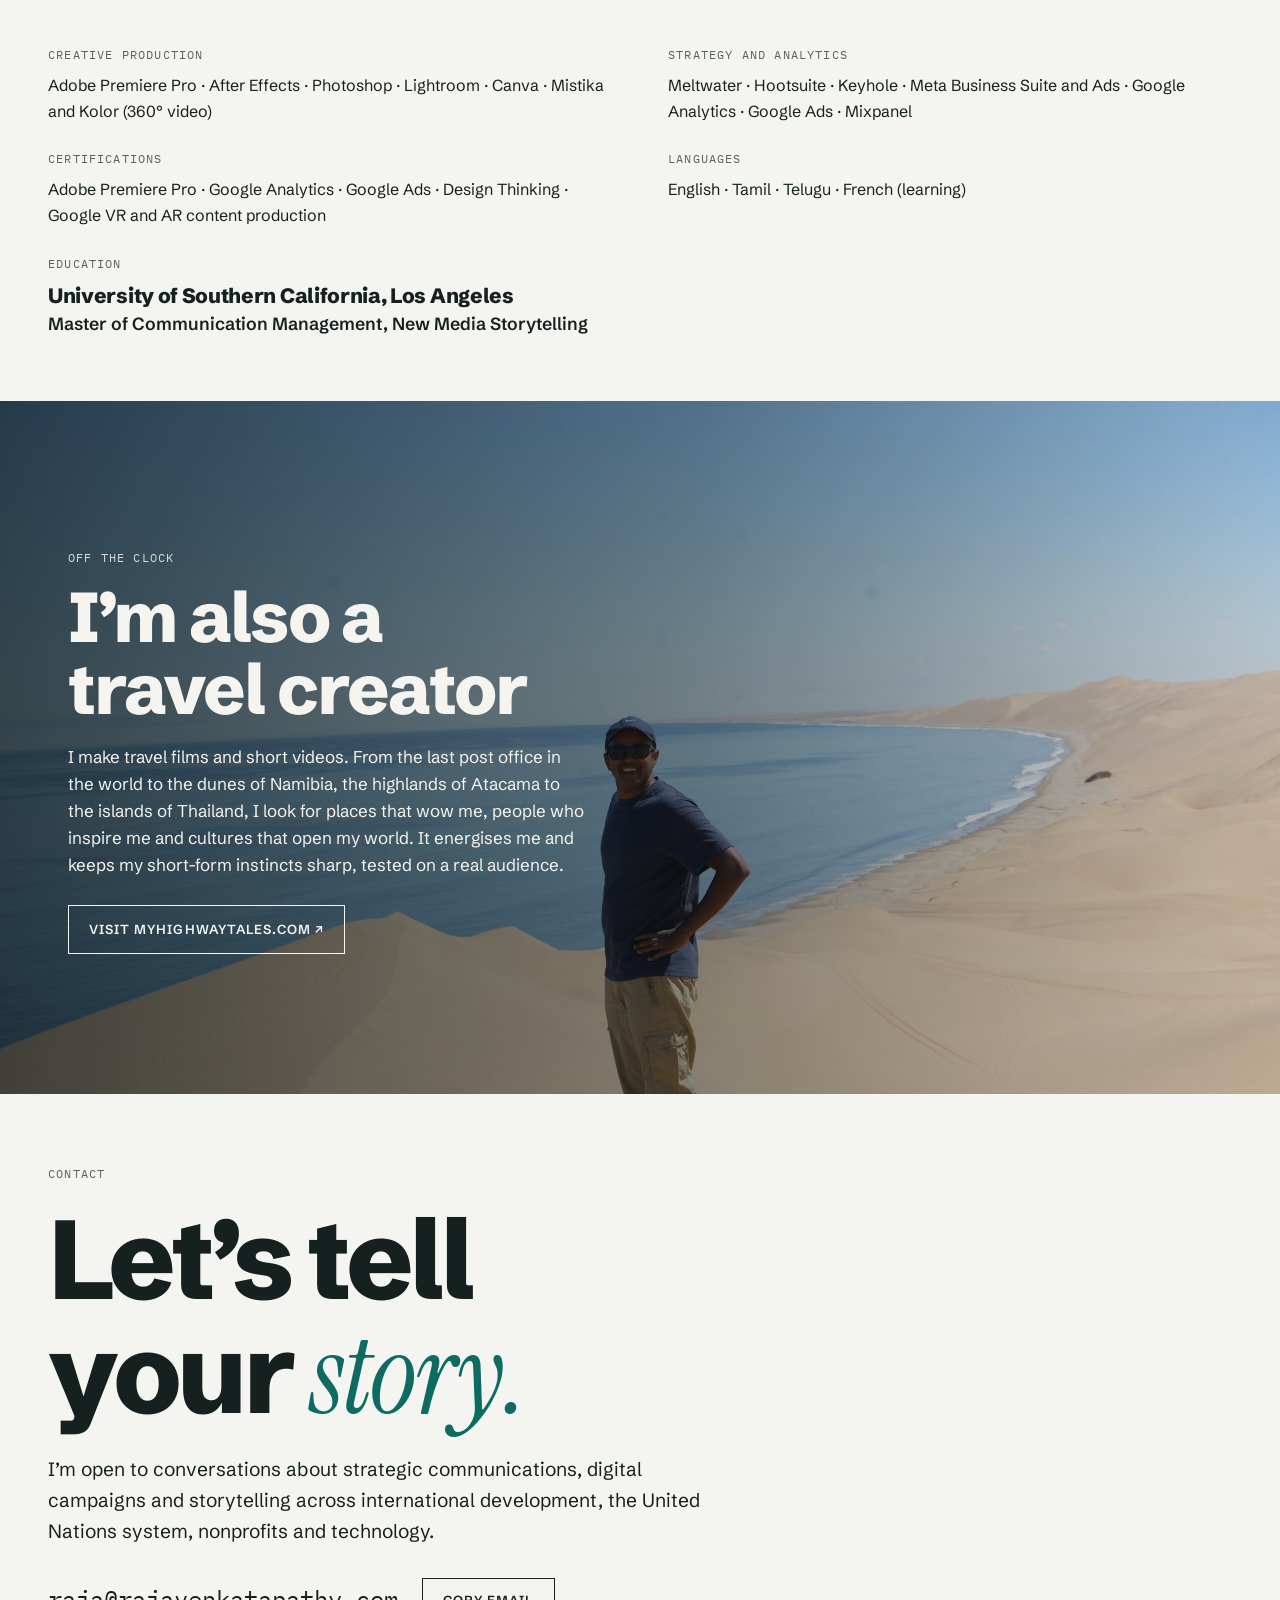
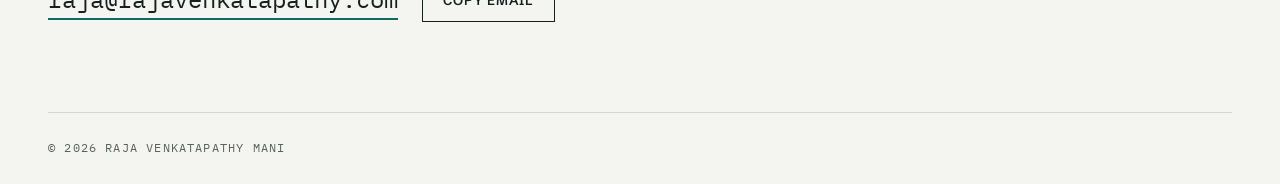
==== commit 9c519ce9: "Add files via upload" ====
--- a/index.html
+++ b/index.html
@@ -36,7 +36,6 @@
     <div>
       <div class="eyebrow label"><span class="dot"></span><span id="eyebrow">Storyteller · Marketing Strategist · New Media</span></div>
       <h1><span class="l1" id="h1a">Stories people stop for.</span> <span class="l2" id="h1b">Campaigns that make them care.</span></h1>
-      <p class="lede lead1" id="intro1">I tell stories that make people feel, care and act.</p>
       <p class="lede" id="intro2">I build campaigns and advocacy on complex global challenges, turning them into simple, human stories for every screen, from Reels to VR and whatever comes next.</p>
       <p class="third" id="years">12+ years in advertising, brand building, international development, non-profit advocacy and new media.</p>
       <div class="row">
@@ -81,7 +80,7 @@
       <div class="tile"><span class="label">Strategy</span><h3>Marketing &amp; campaign strategy</h3><p>Briefs, messaging, channel plans and launches for brands and causes, from concept to results report.</p><span class="proof">UNDP: Save Our Ocean, Beat Plastic Pollution, End Poverty, Global Goals · Philips M1XDJ launch · #14000andCounting</span></div>
       <div class="tile"><span class="label">Social</span><h3>Social media &amp; audience growth</h3><p>Editorial strategy, content calendars and community growth across Instagram, Facebook, X, LinkedIn and YouTube.</p><span class="proof">+400K at UNDP global · +80% at UNDP India</span></div>
       <div class="tile"><span class="label">Content</span><h3>Content &amp; video production</h3><p>Scripting, shooting direction and editing for Reels, explainers, brand films and short documentaries. Writing copy, blogs and stories from the ground.</p><span class="proof">100+ multimedia pieces for UNDP · UNDP blogs and stories</span></div>
-      <div class="tile"><span class="label">Digital</span><h3>Digital advisory &amp; analytics</h3><p>Platform strategy, paid social, SEM and measurement that shows what worked and what to change.</p><span class="proof">Meta Ads · Google Analytics · Meltwater</span></div>
+      <div class="tile"><span class="label">Digital</span><h3>Digital advisory &amp; analytics</h3><p>Platform strategy, paid social, social listening and performance analytics to understand what resonates, what drives engagement and what to improve.</p><span class="proof">Meta Ads · Google Analytics · Meltwater</span></div>
       <div class="tile"><span class="label">Talent</span><h3>Creators &amp; talent</h3><p>Working with creators, celebrities and Goodwill Ambassadors to power advocacy: identifying the right voices, supporting onboarding and managing content strategy.</p><span class="proof">UNDP India and global campaigns</span></div>
       <div class="tile"><span class="label">Immersive</span><h3>Immersive &amp; new media</h3><p>360°, VR and emerging formats that put audiences inside the story.</p><span class="proof">Webby winner · Google Daydream</span></div>
     </div>
@@ -106,7 +105,7 @@
       </div>
       <div class="track"></div>
     </div>
-    <div class="row" style="margin-top:22px"><a class="btn" id="wakelet" href="https://wakelet.com/wake/-hoKD1NmWkkzTqJGR6X56" target="_blank" rel="noopener">See all videos ↗</a></div>
+    <div class="row" style="margin-top:22px"><a class="btn" id="wakelet" href="https://wakelet.com/wake/-hoKD1NmWkkzTqJGR6X56" target="_blank" rel="noopener">Watch more of my videos ↗</a></div>
   </section>
 
   <!-- GRAPHICS: 1080x1350 slider (edit in Pages CMS) -->
@@ -241,7 +240,7 @@
     <div class="lab">
       <span class="label" id="labLabel">New media lab</span>
       <h2 id="lab-h">Always early to the next format</h2>
-      <p style="max-width:58ch" id="labIntro">Platforms change every year. The job stays the same: find where the audience is, and tell the story in the language of that screen.</p>
+      <p style="max-width:58ch" id="labIntro">From immersive journalism to vertical video, I explore how emerging formats can make complex stories more immediate, human and engaging.</p>
       <div class="grid" id="labItems">
         <div class="item"><h3>Immersive &amp; spatial</h3><p>360° and VR documentary since 2017, from Google Daydream to a Webby. Ready for spatial video and AR.</p><span class="proof">Webby 2019 · Google Daydream Innovator</span></div>
         <div class="item"><h3>New platforms, early</h3><p>Bringing an institution’s voice to new platforms and building audiences there from the start.</p></div>
@@ -279,14 +278,14 @@
   <section class="contact" id="contact" aria-labelledby="contact-h">
     <span class="label" id="contactLabel">Contact</span>
     <h2 id="contact-h" style="margin-top:16px">Let’s tell<br>your <span>story.</span></h2>
-    <p class="lead" id="contactLine">I’m open to talk about communications, campaigns, social media and digital, across the UN system, international organisations, brands and tech.</p>
+    <p class="lead" id="contactLine">I’m open to conversations about strategic communications, digital campaigns and storytelling across international development, the United Nations system, nonprofits and technology.</p>
     <div class="mailrow">
       <a class="email" id="email" href="mailto:raja@rajavenkatapathy.com">raja@rajavenkatapathy.com</a>
       <button class="btn" id="copy" type="button">Copy email</button>
       <span class="toast" id="toast" role="status" aria-live="polite"></span>
     </div>
     <div class="row">
-      <a class="btn primary" id="cv" href="#" target="_blank" rel="noopener">Download CV</a>
+      <a class="btn" id="cv" href="#" target="_blank" rel="noopener" hidden style="display:none">Download CV</a>
       <a class="btn" id="linkedin" href="#" target="_blank" rel="noopener">LinkedIn ↗</a>
     </div>
   </section>
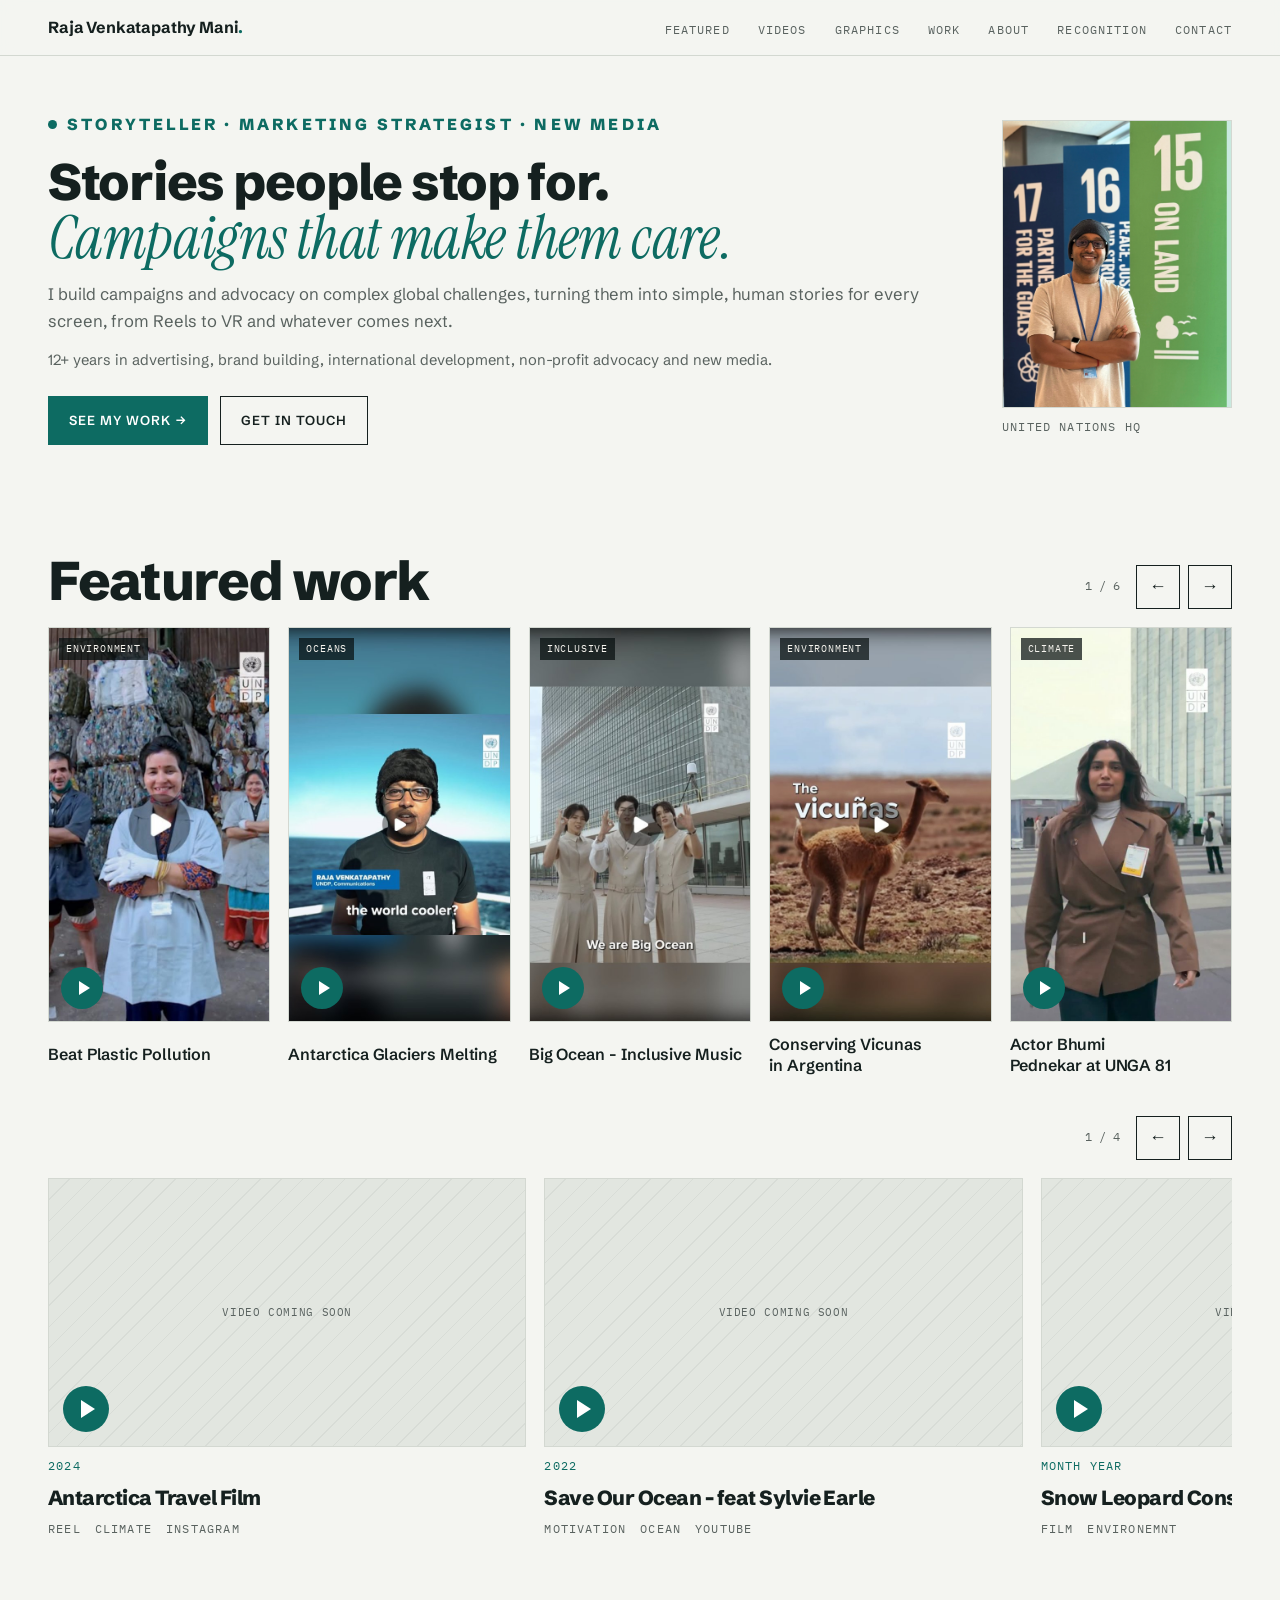
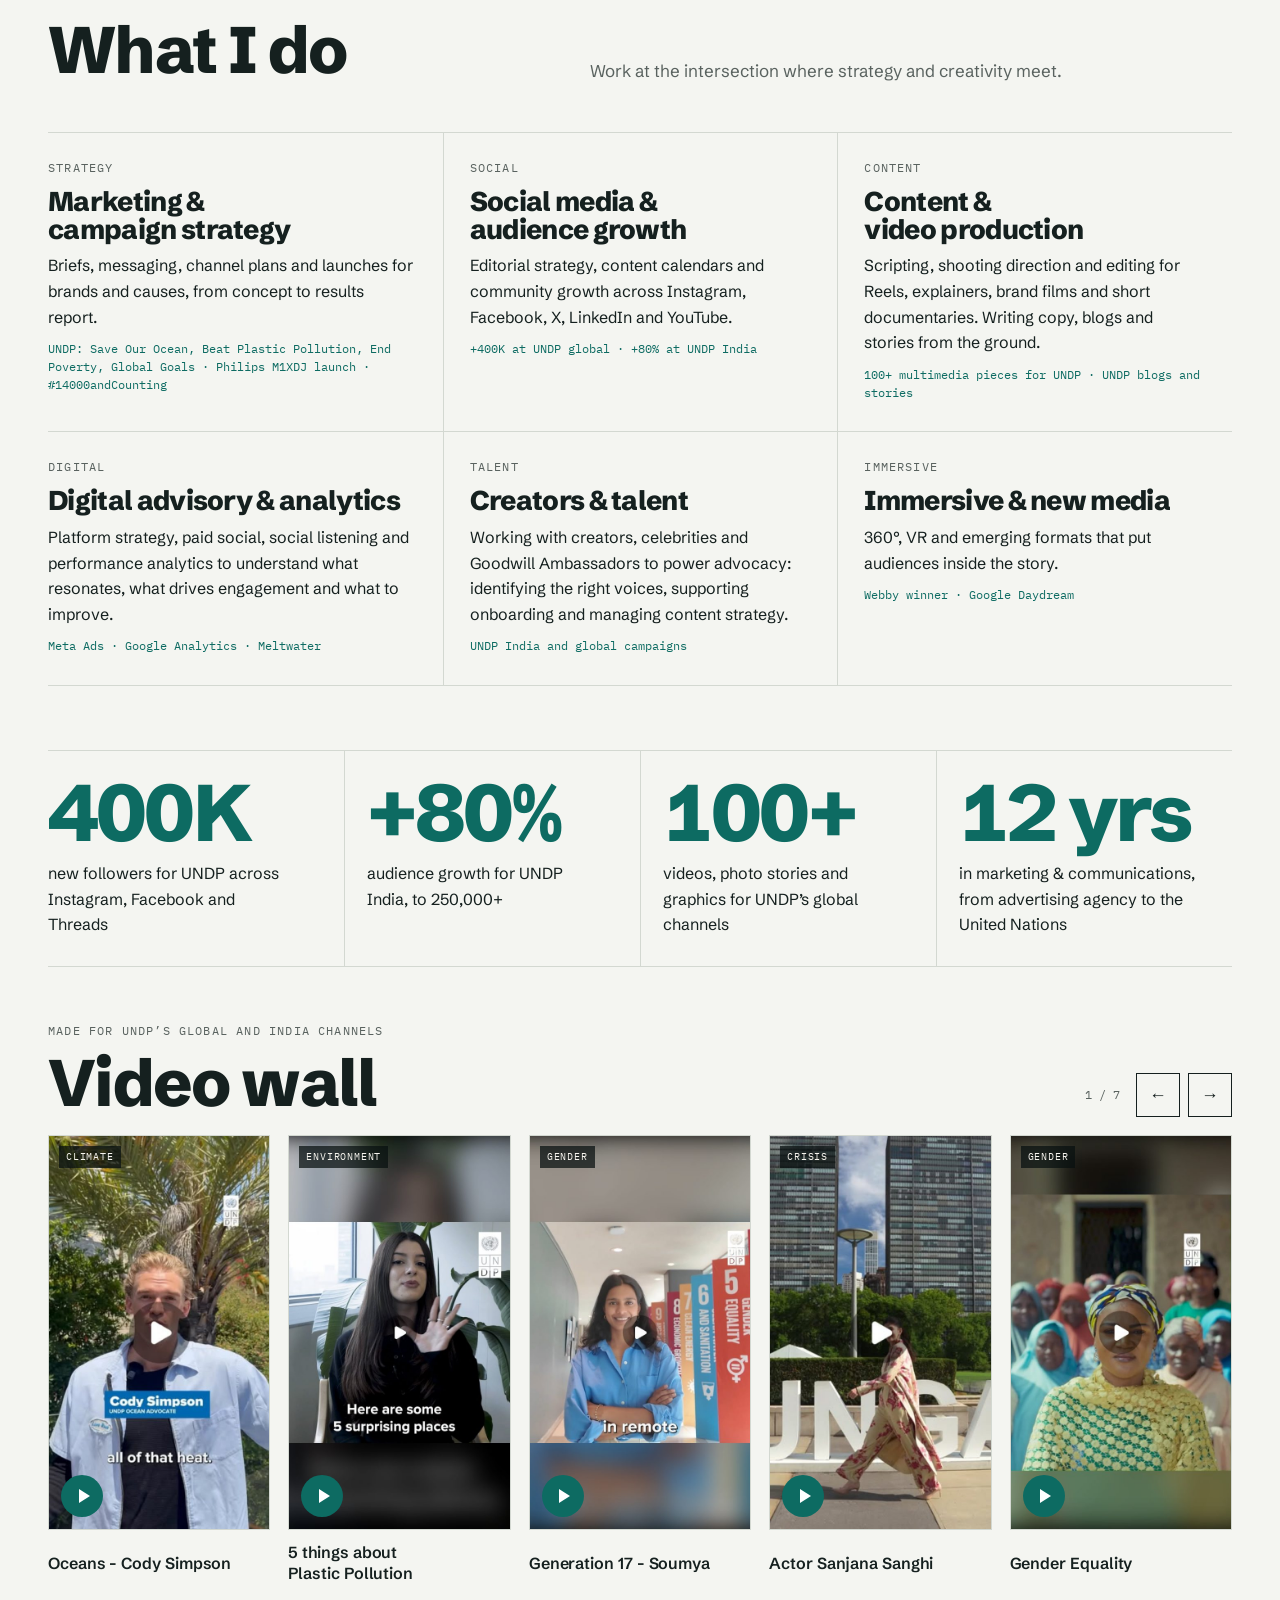
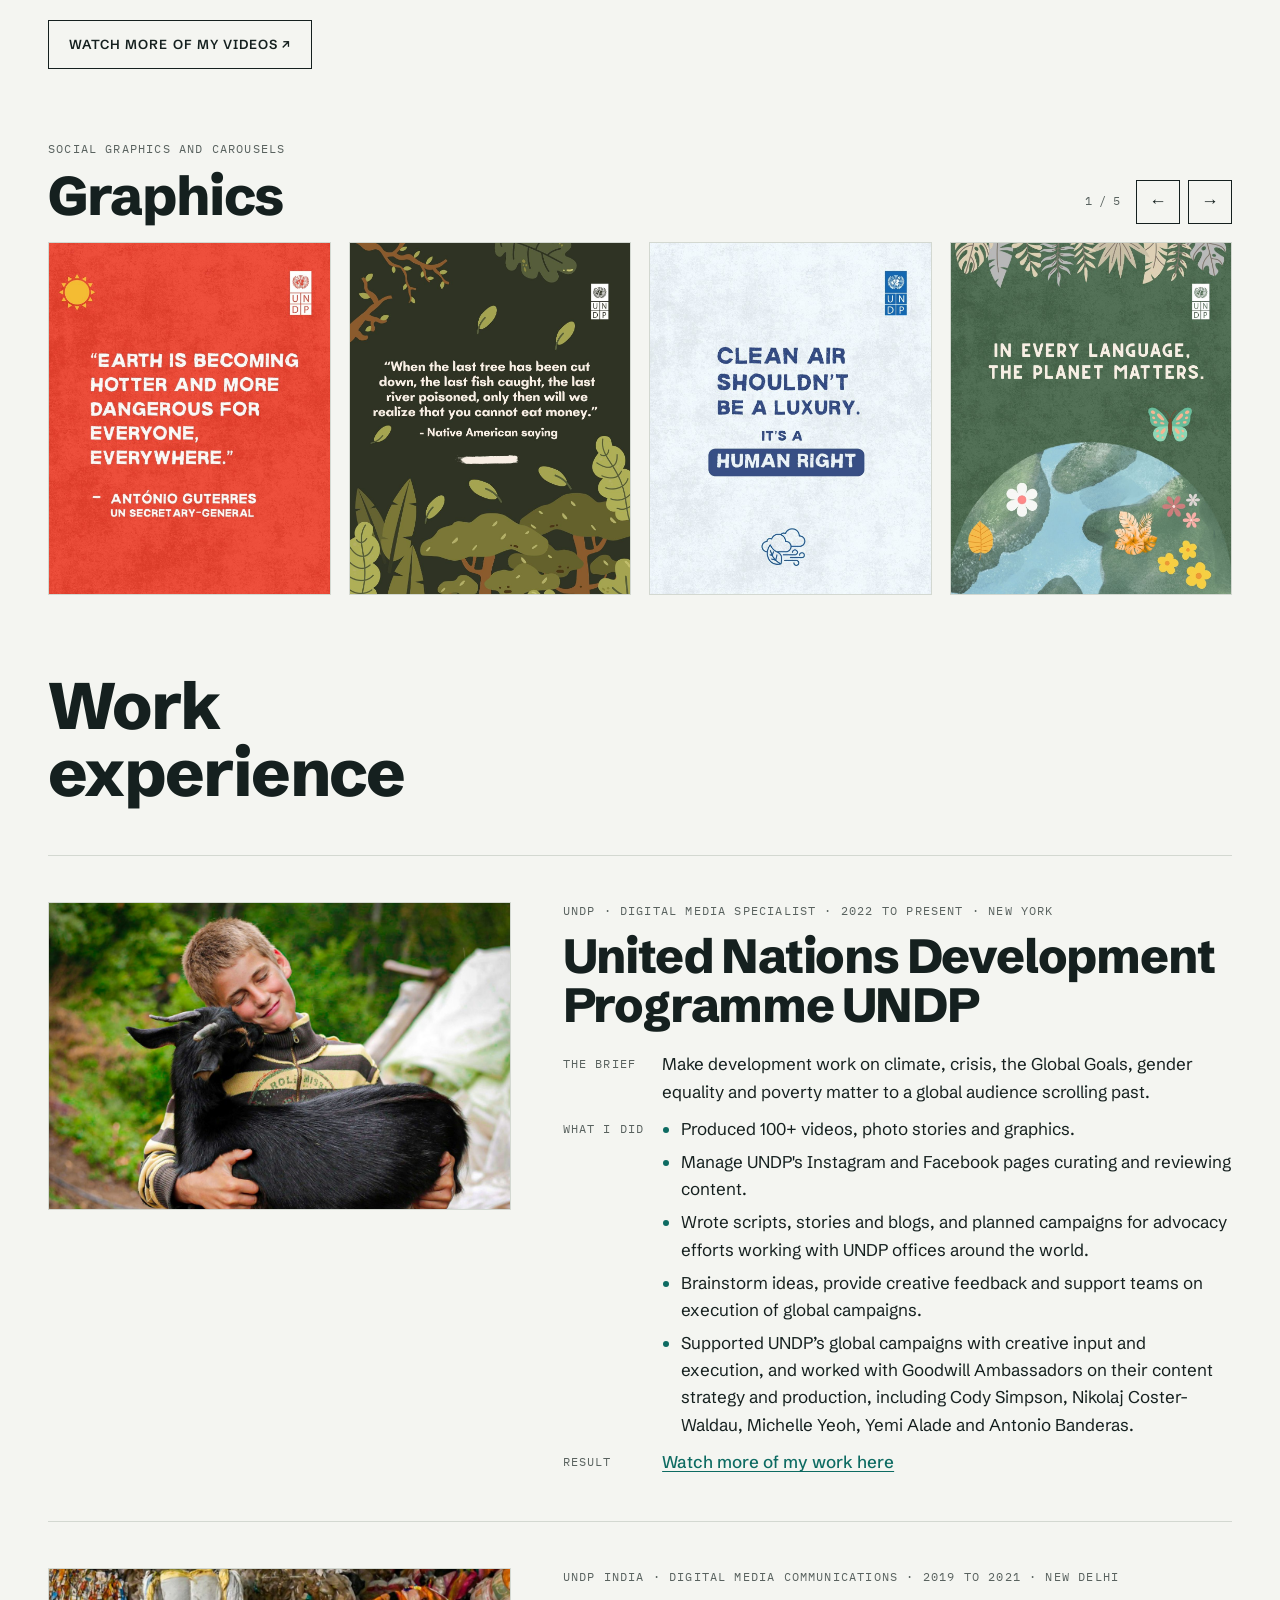
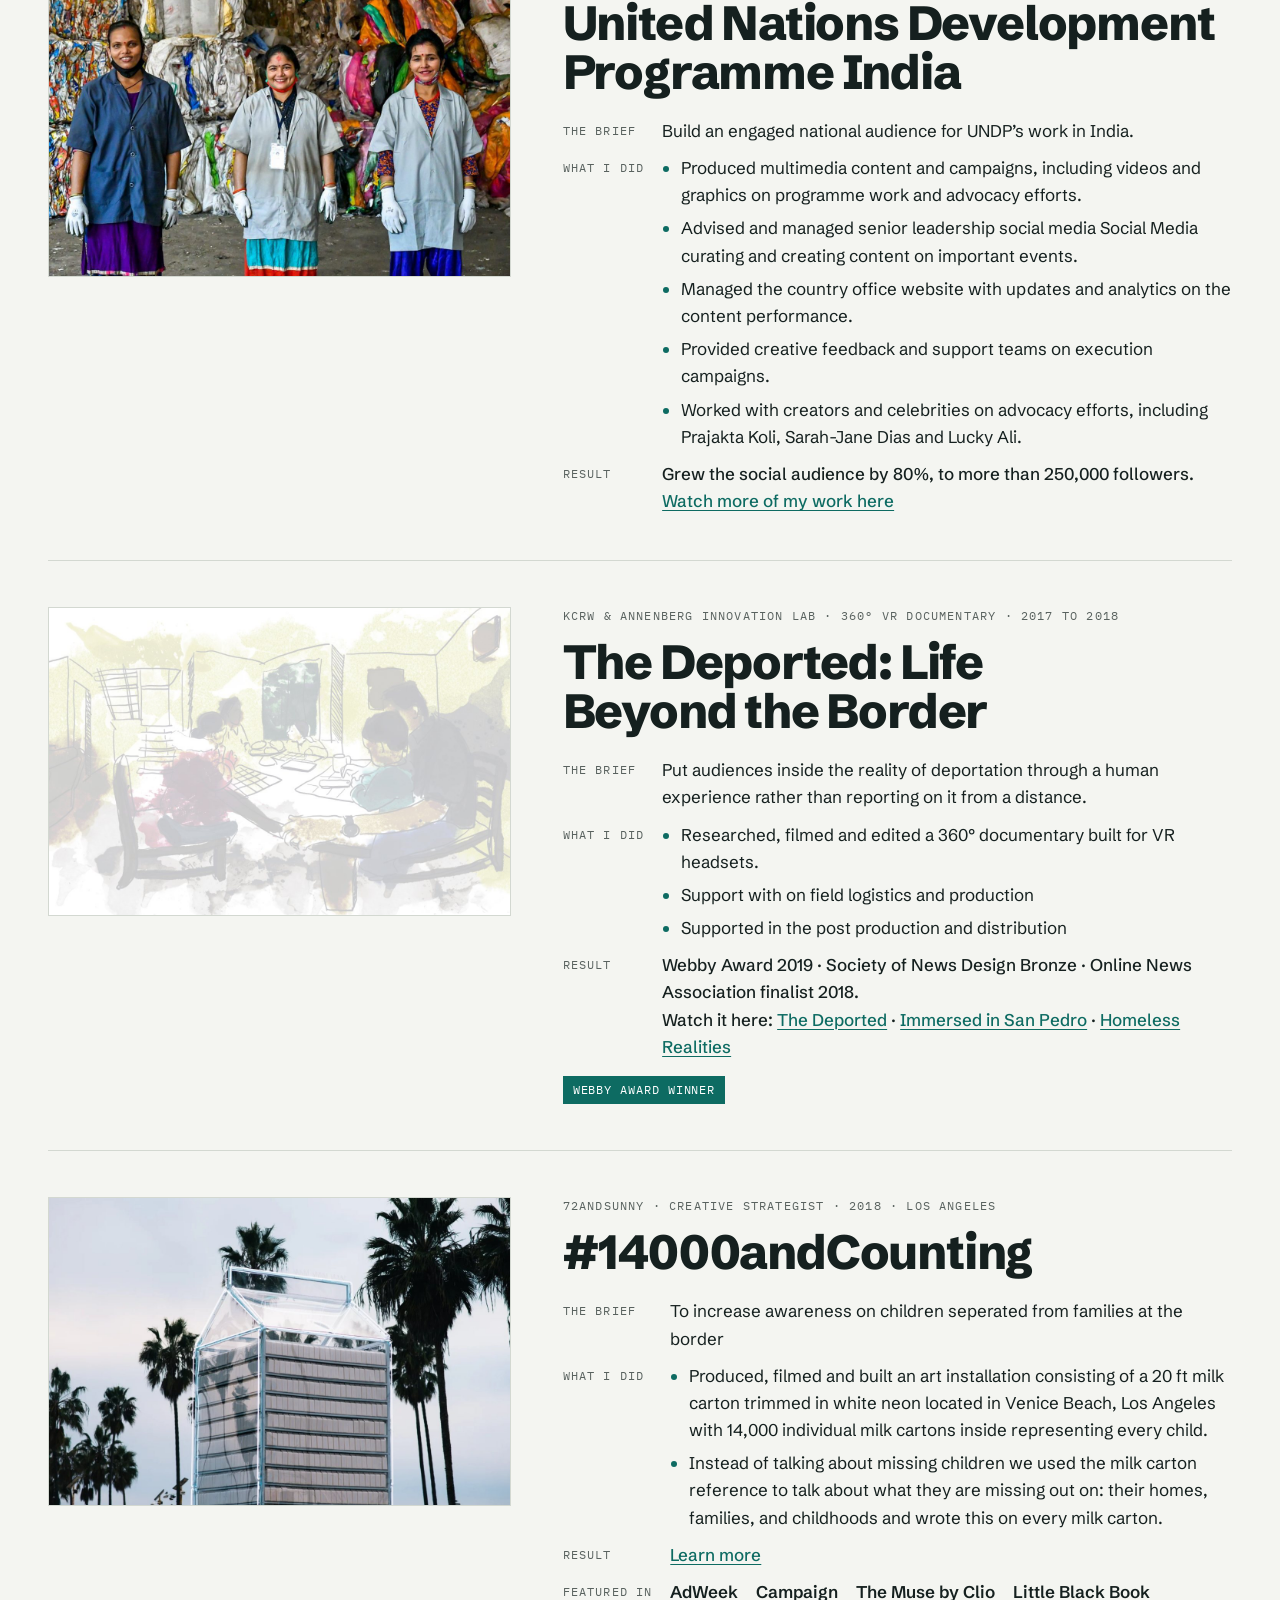
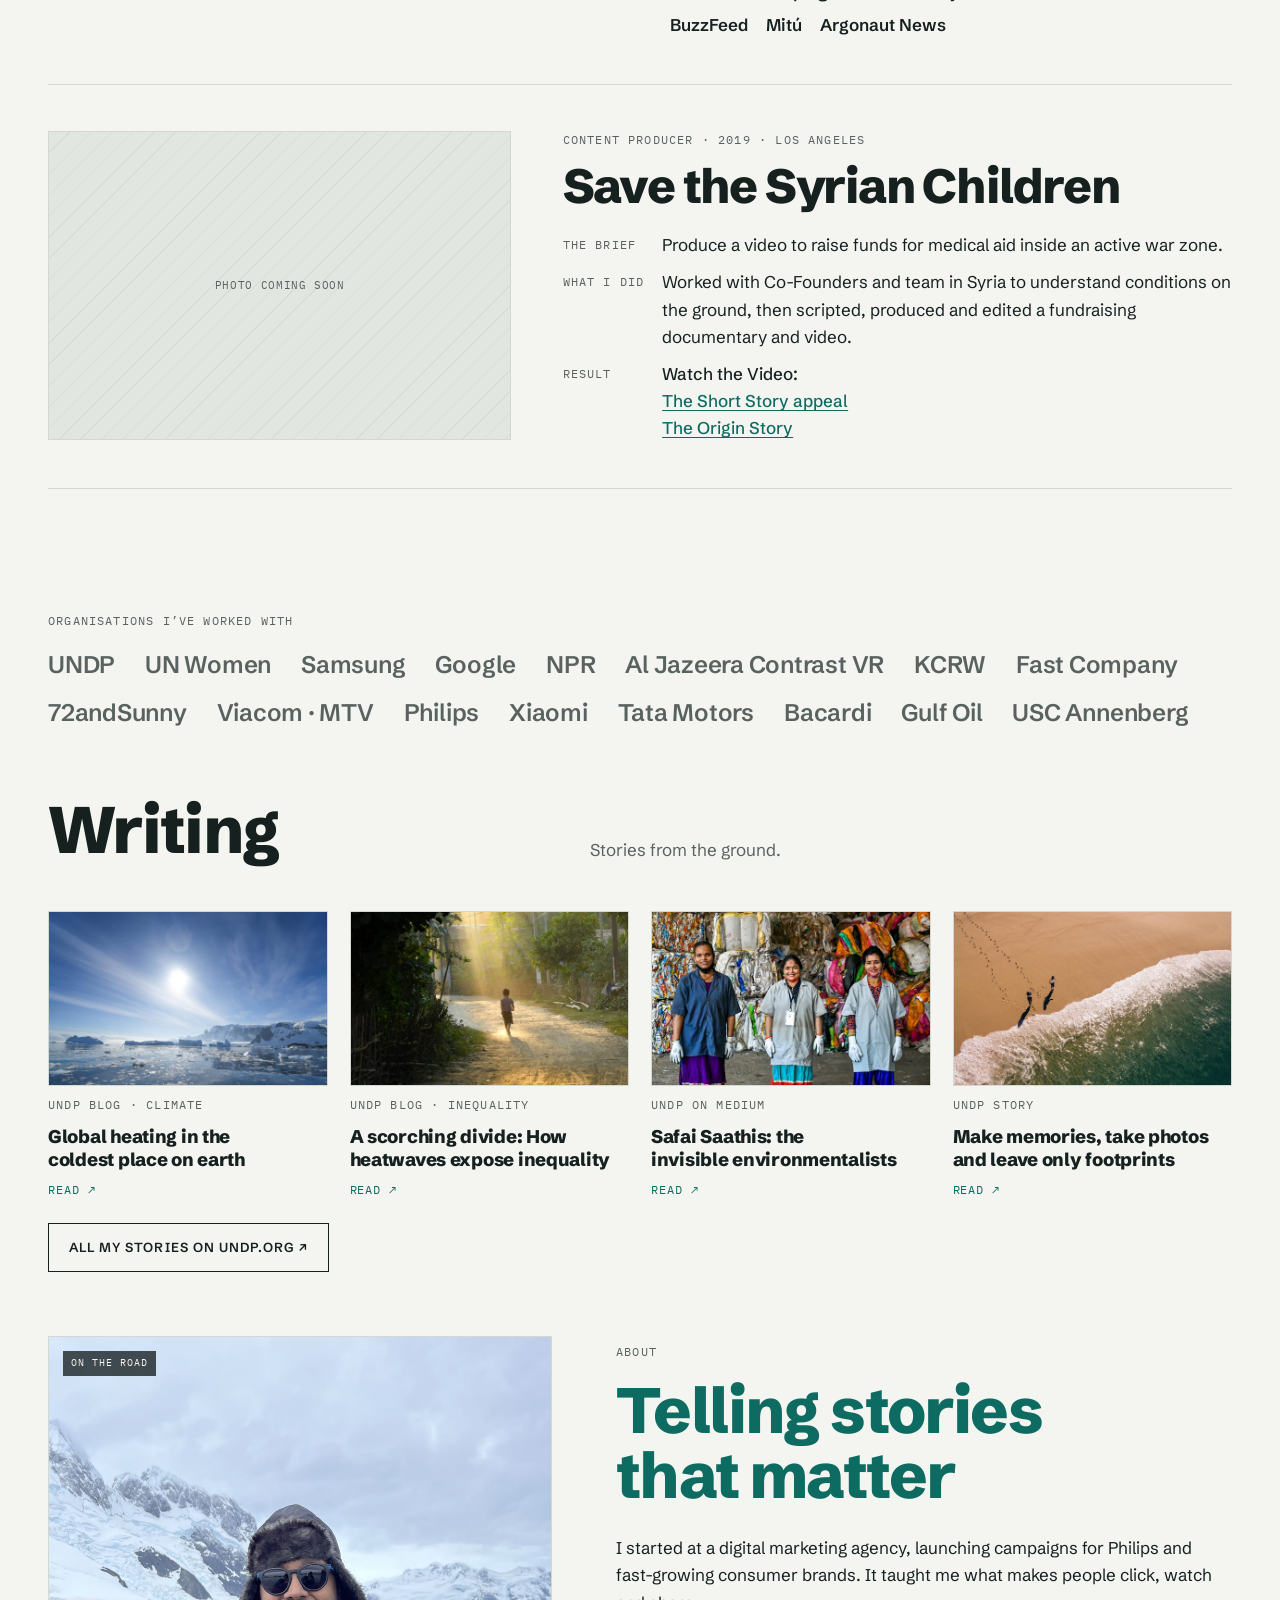
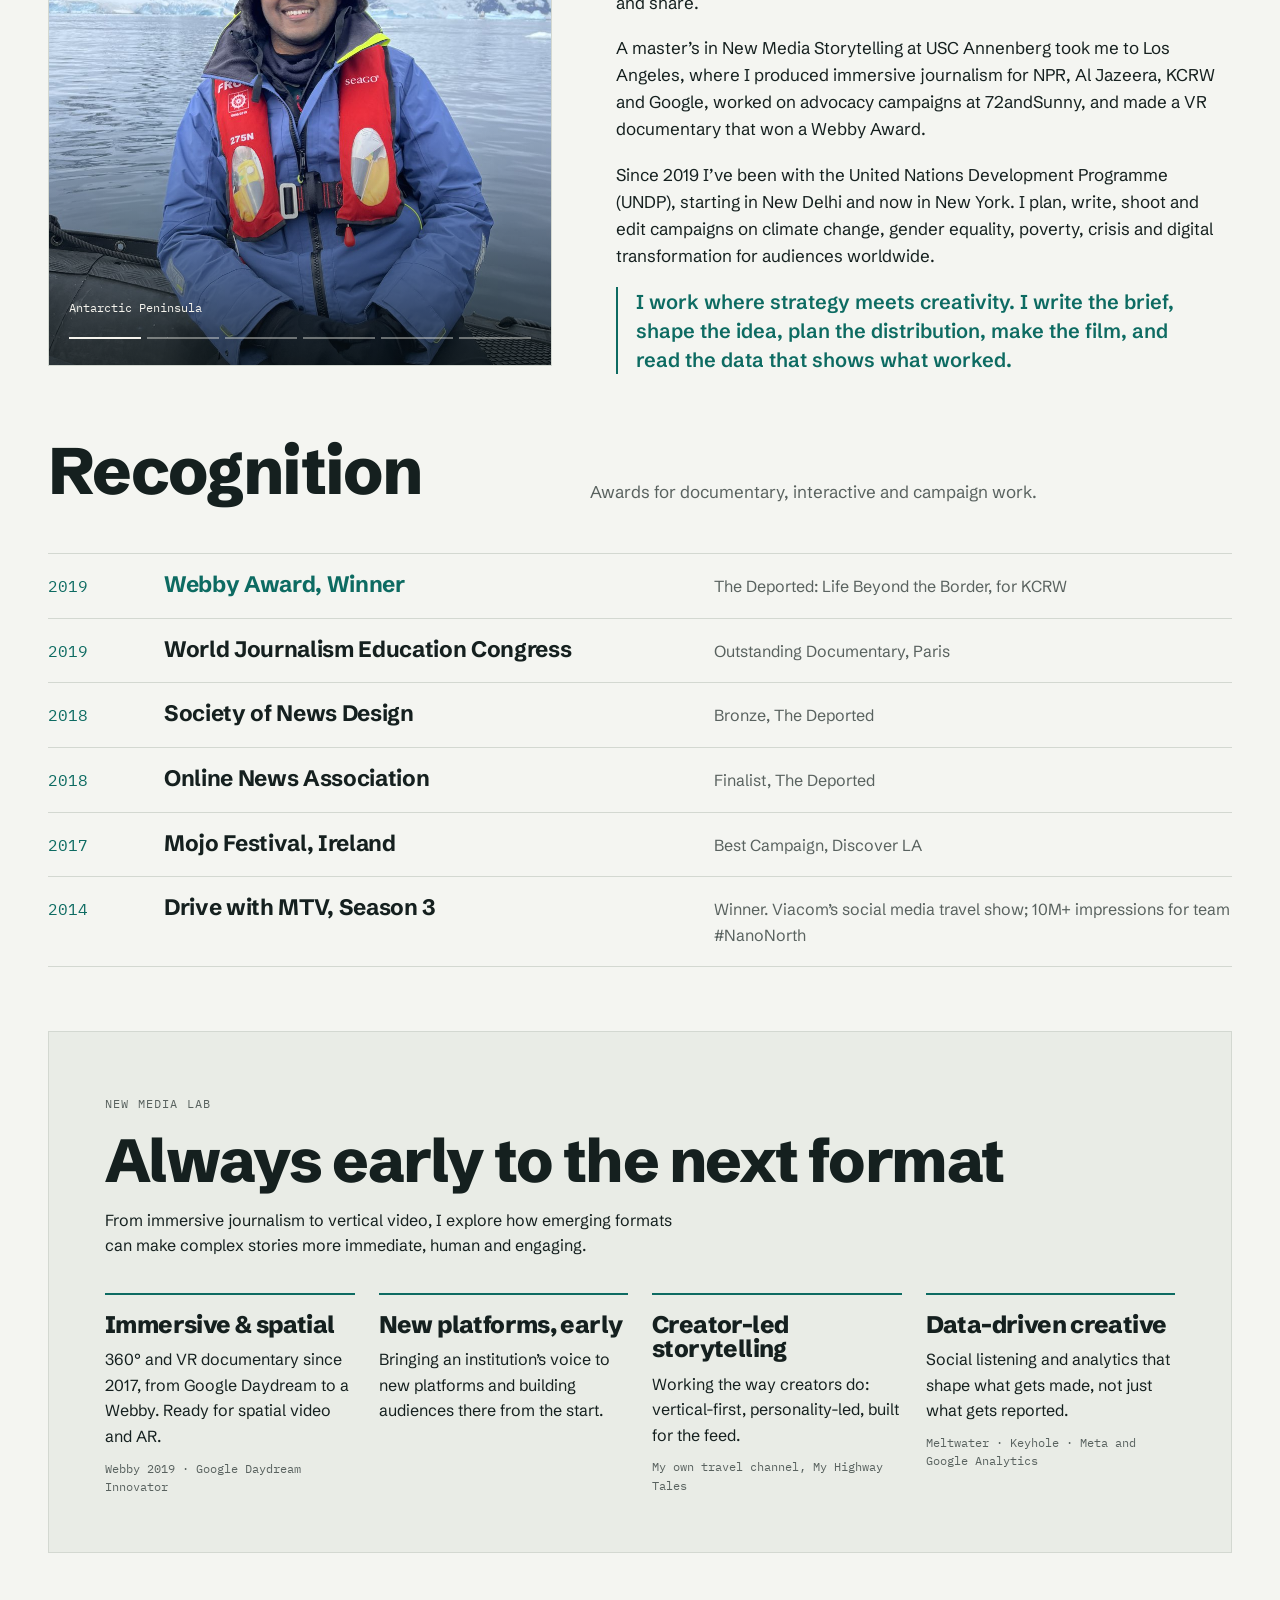
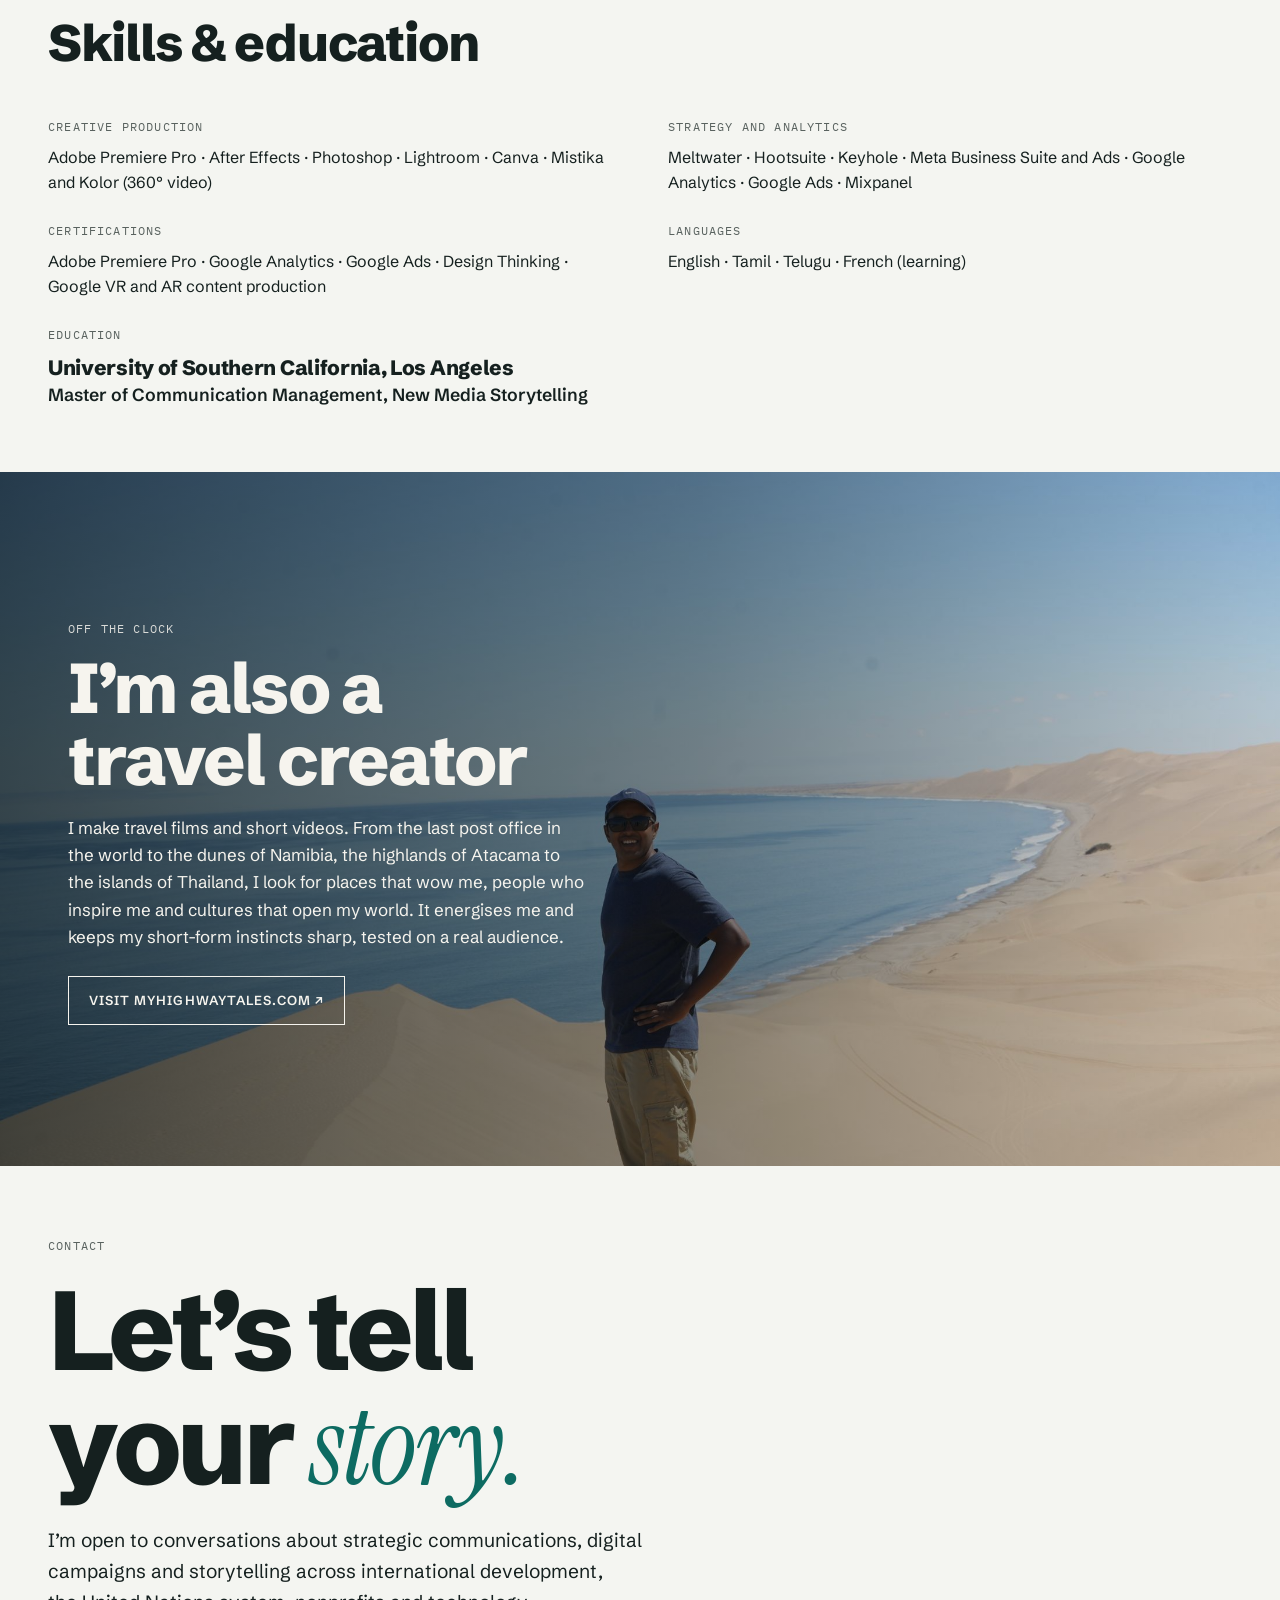
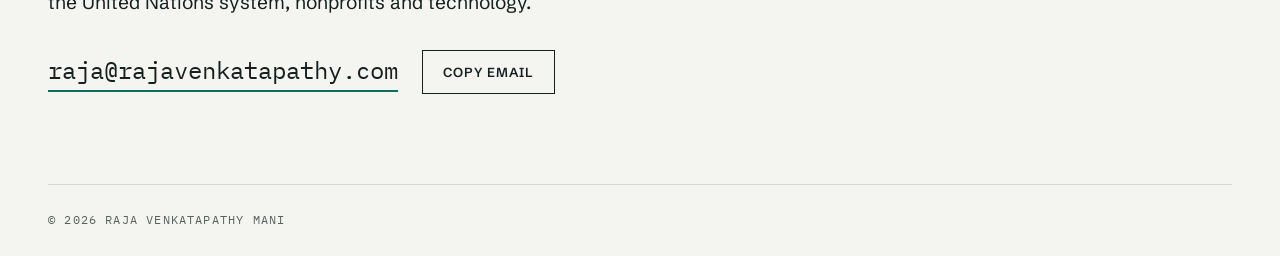
==== commit f9fed1c3: "Update index.html" ====
--- a/index.html
+++ b/index.html
@@ -49,10 +49,6 @@
     </figure>
   </header>
 
-  <div class="creds" id="creds" aria-label="Highlights">
-    <b>UNDP</b><b>Samsung</b><b>UN Women</b><b class="hl">Webby Award Winner</b><b>72andSunny</b><b>Google Daydream</b><b>USC Annenberg</b>
-  </div>
-
   <!-- FEATURED WORK: vertical slider (Featured reels in Pages CMS), then landscape slider (Featured work in Pages CMS) -->
   <section class="reels latest-reels" id="featured-work" aria-labelledby="featured-h" style="padding-bottom:26px">
     <div id="lreels-slider">
@@ -184,6 +180,11 @@
         </div>
       </article>
     </div>
+  </section>
+
+  <section aria-label="Organisations worked with" style="padding-top:0">
+    <div class="wallblock"><span class="label" id="orgsLabel">Organisations worked with</span>
+      <div class="wall" id="orgs"><b>UNDP</b><b>UN Women</b><b>Samsung</b><b>Google</b><b>NPR</b><b>Al Jazeera Contrast VR</b><b>KCRW</b><b>Fast Company</b><b>72andSunny</b><b>Viacom · MTV</b><b>Philips</b><b>Xiaomi</b><b>Tata Motors</b><b>Bacardi</b><b>Gulf Oil</b><b>USC Annenberg</b></div></div>
   </section>
 
   <!-- WRITING (edit in Pages CMS) -->
@@ -231,8 +232,6 @@
       <li><span class="yr">2017</span><strong>Mojo Festival, Ireland</strong><span>Best Campaign, Discover LA</span></li>
       <li><span class="yr">2014</span><strong>Drive with MTV, Season 3</strong><span>Winner. Viacom’s social media travel show; 10M+ impressions for team #NanoNorth</span></li>
     </ul>
-    <div class="wallblock"><span class="label" id="orgsLabel">Organisations I’ve worked with</span>
-      <div class="wall" id="orgs"><b>UNDP</b><b>UN Women</b><b>Samsung</b><b>Google</b><b>NPR</b><b>Al Jazeera Contrast VR</b><b>KCRW</b><b>Fast Company</b><b>72andSunny</b><b>Viacom · MTV</b><b>Philips</b><b>Xiaomi</b><b>Tata Motors</b><b>Bacardi</b><b>Gulf Oil</b><b>USC Annenberg</b></div></div>
   </section>
 
   <!-- NEW MEDIA LAB -->
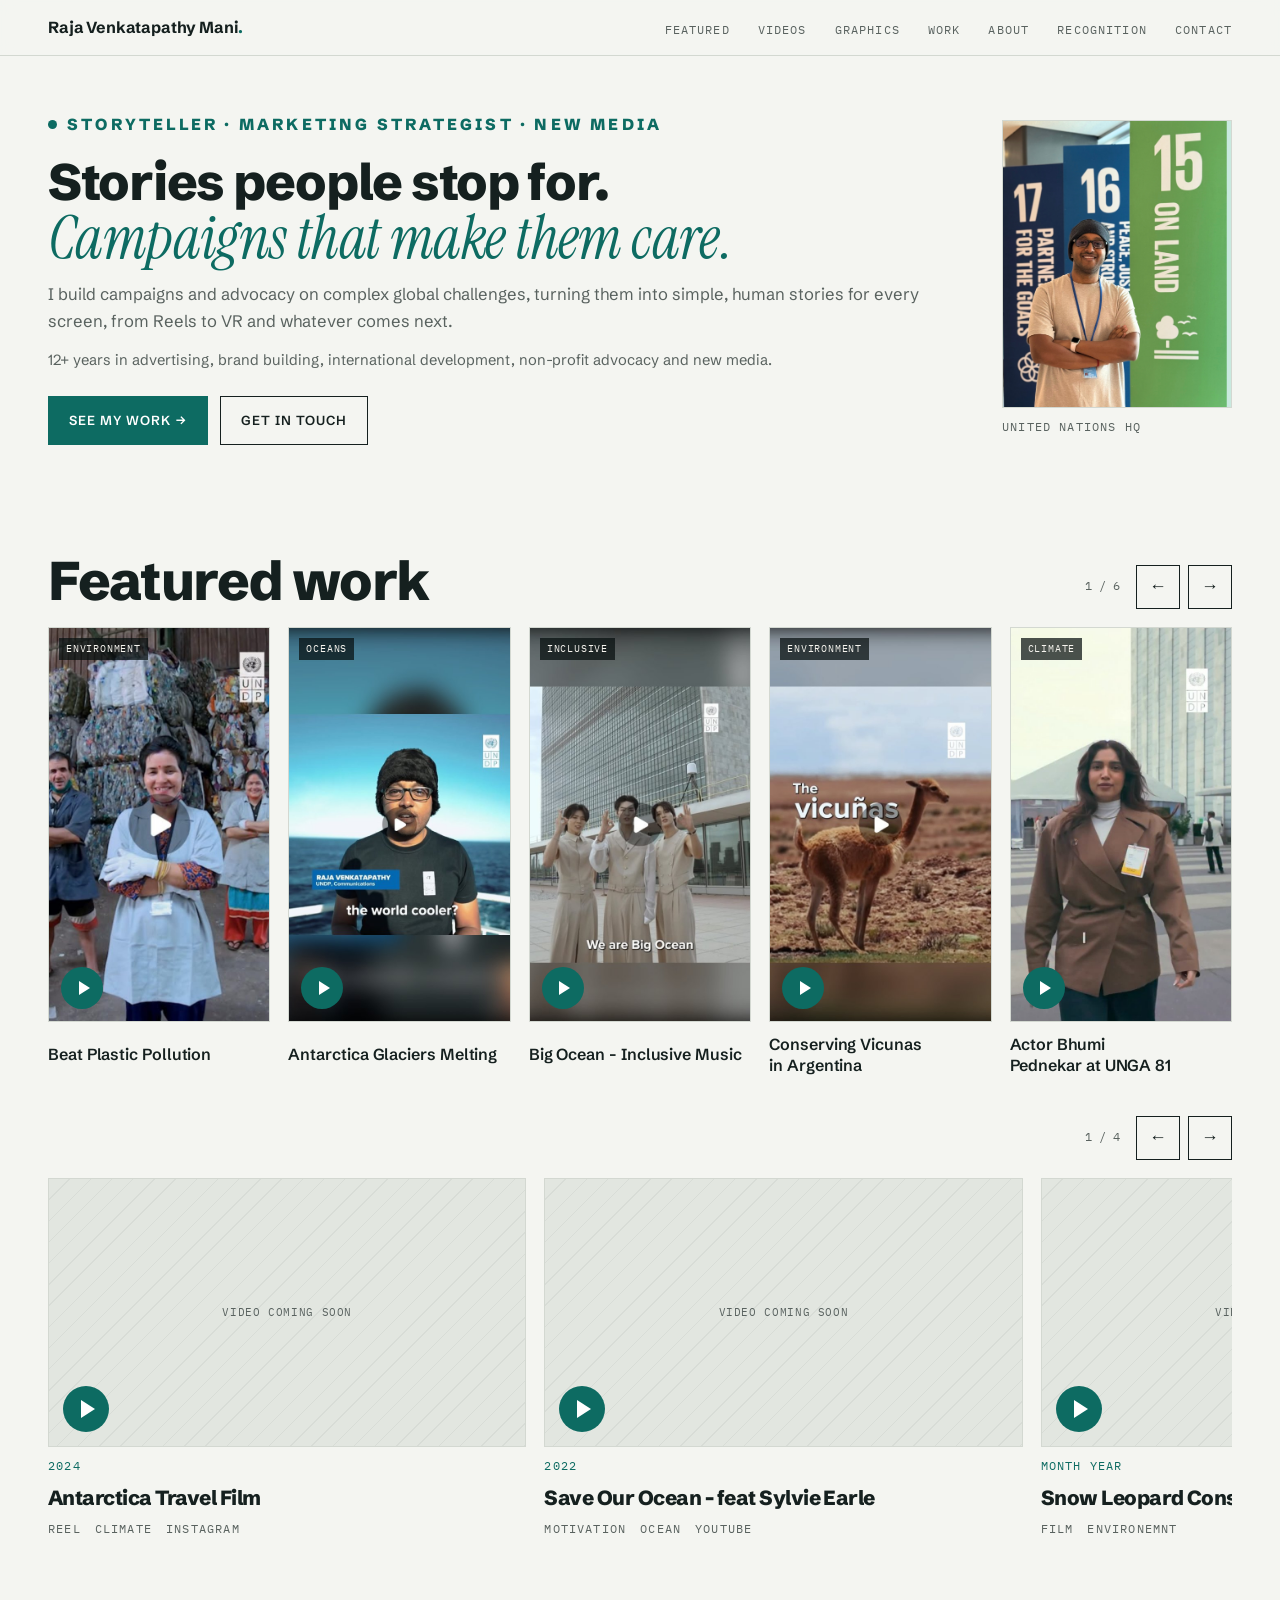
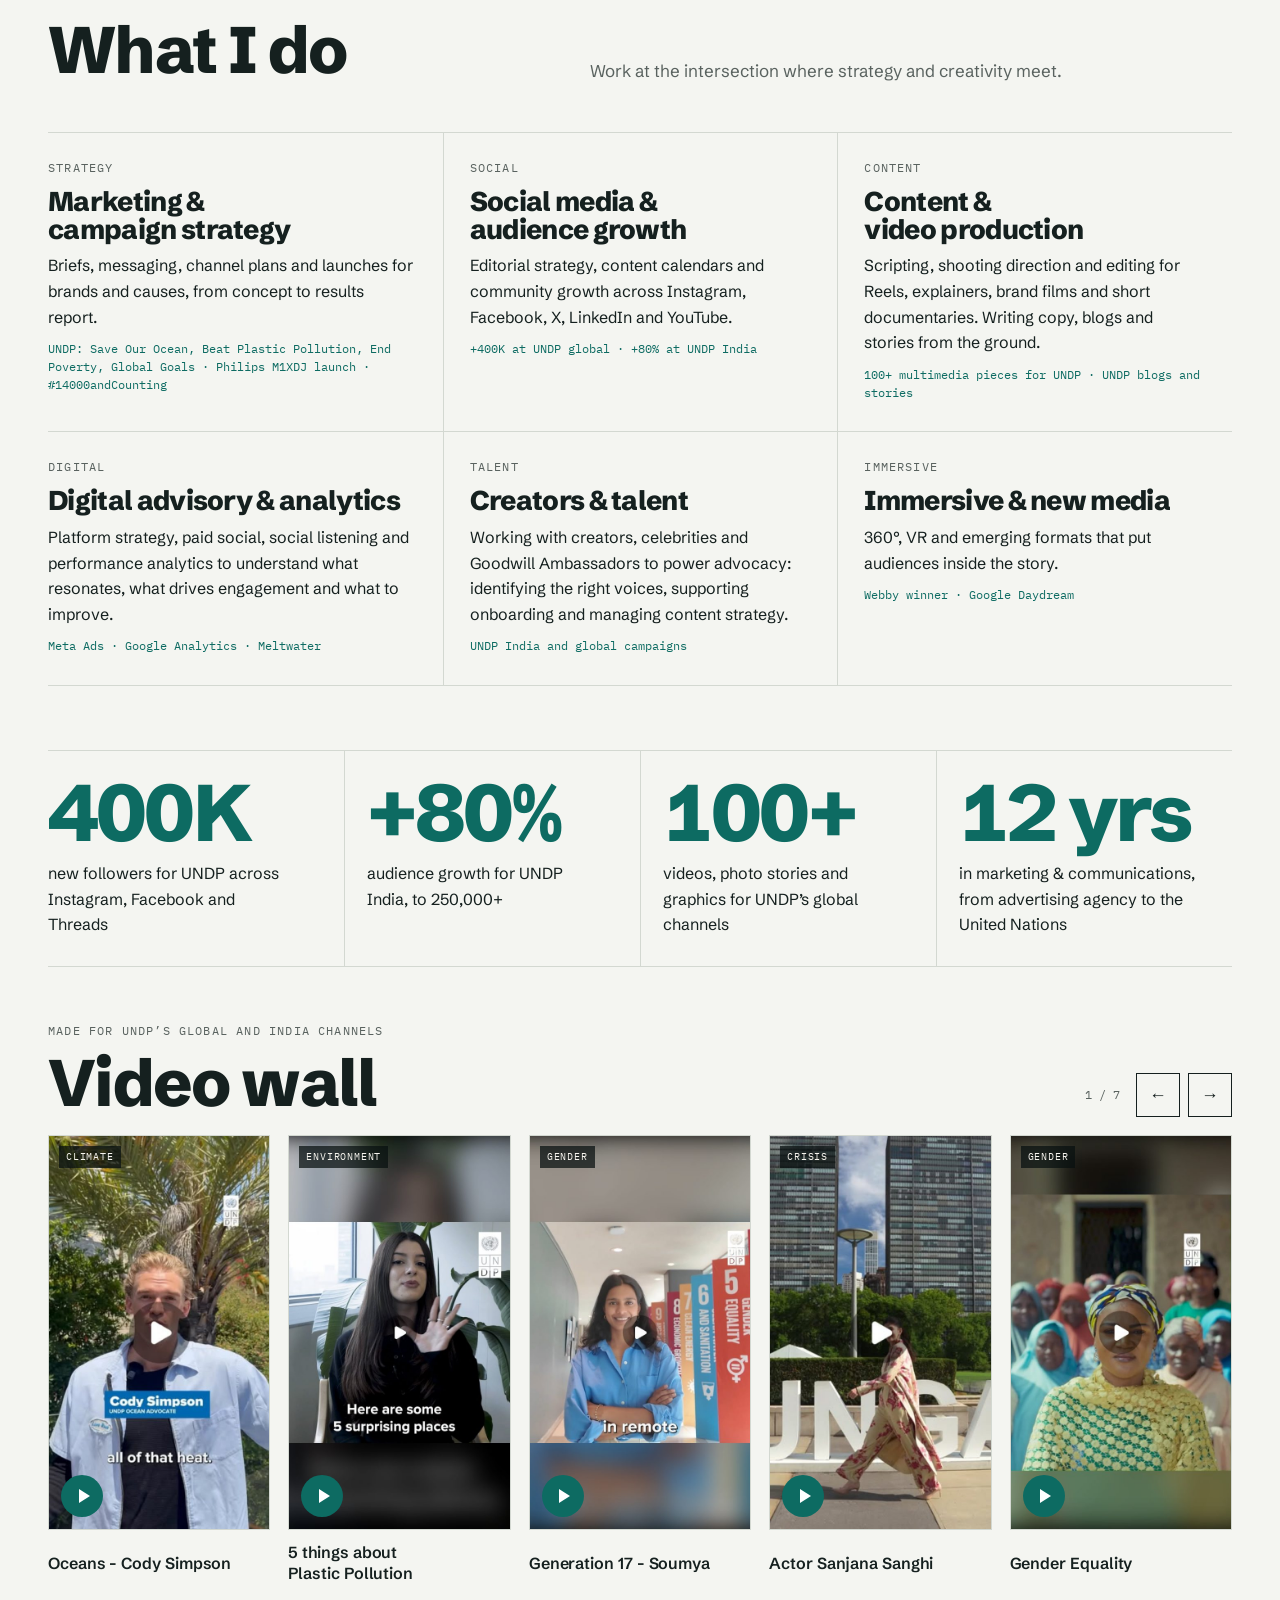
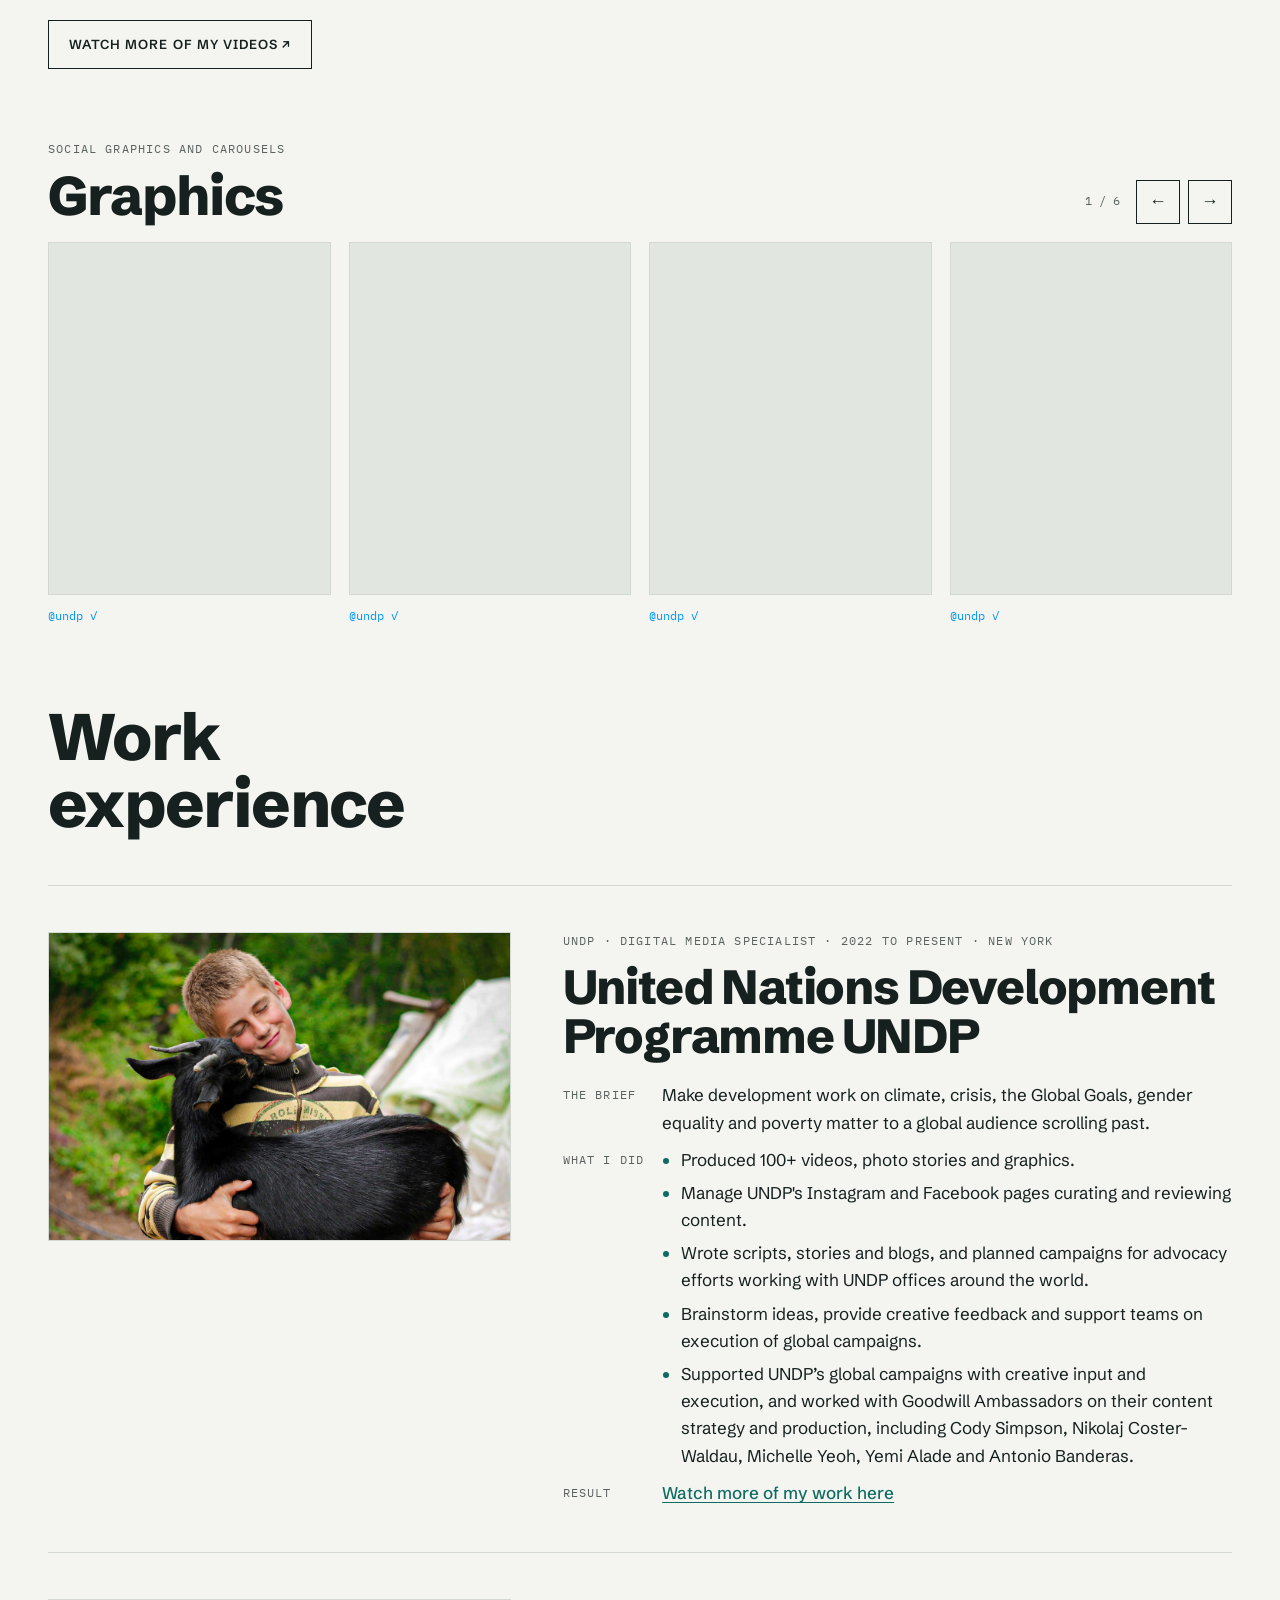
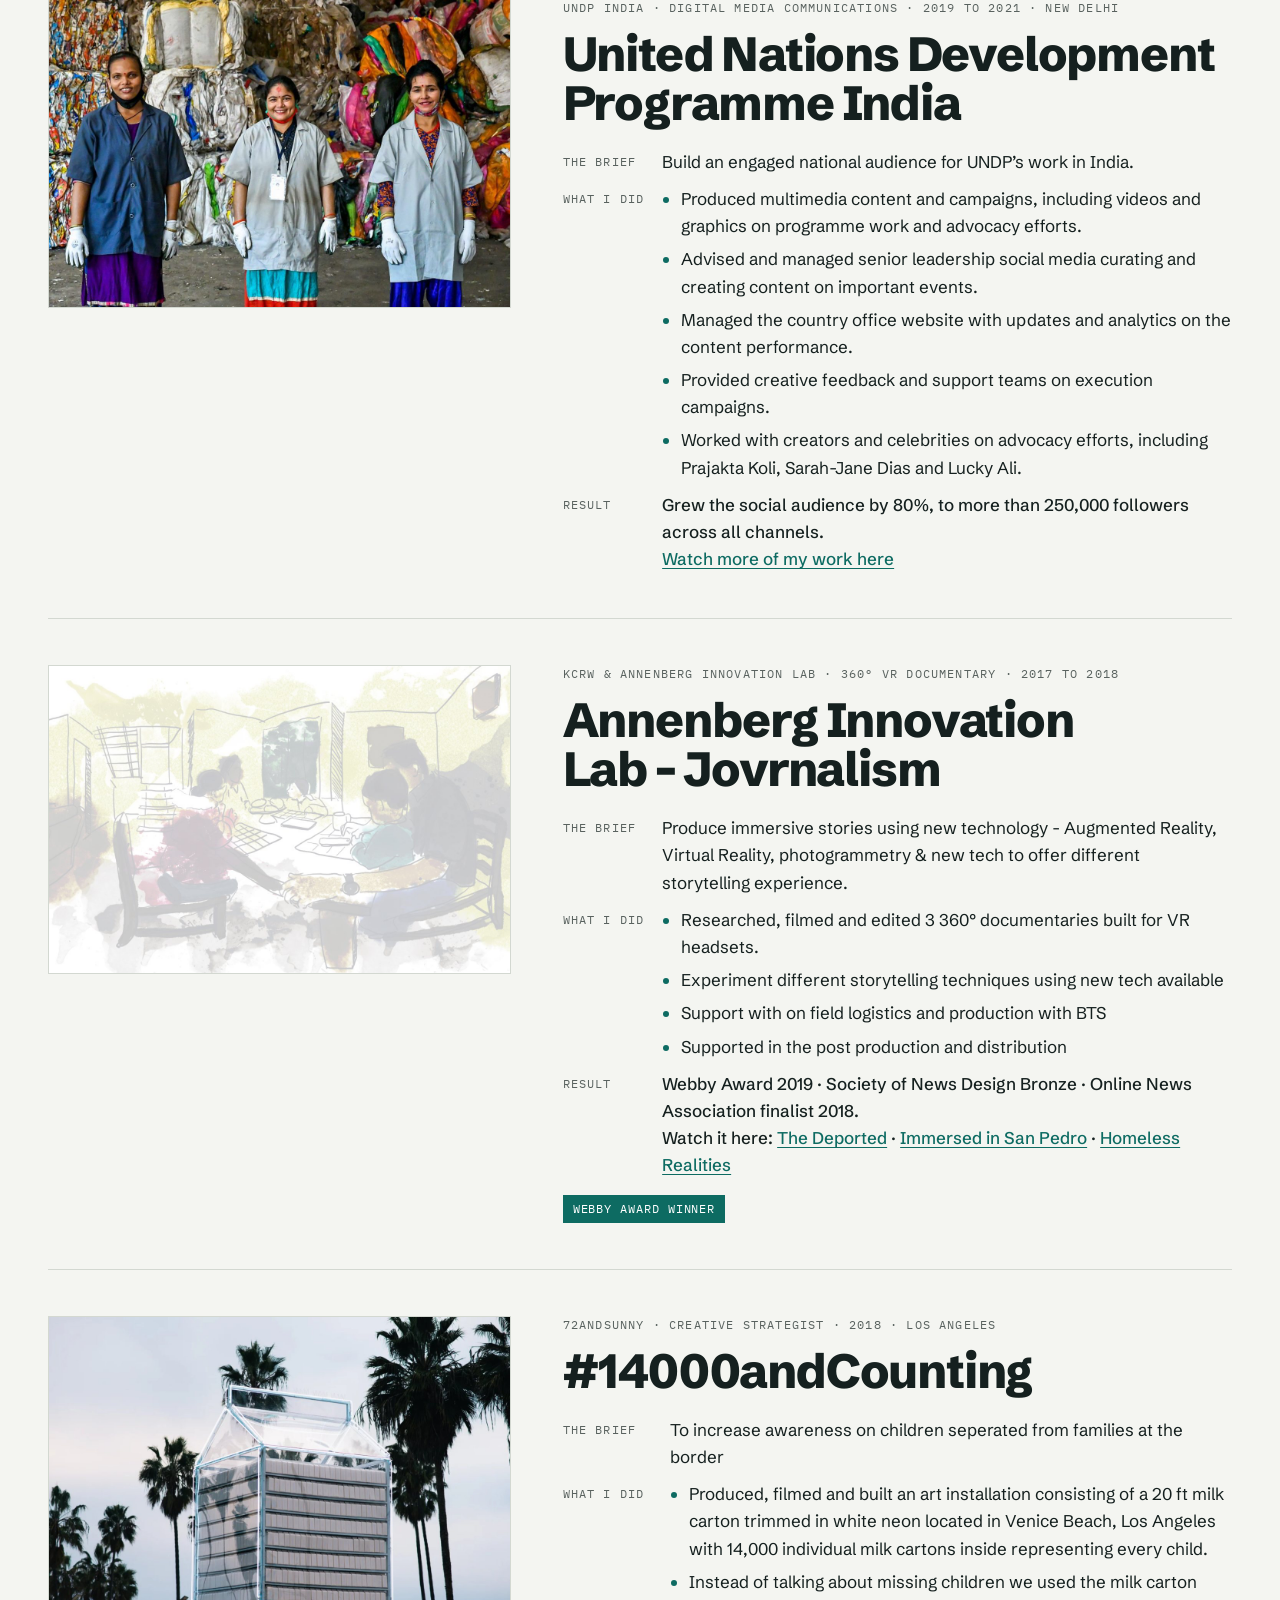
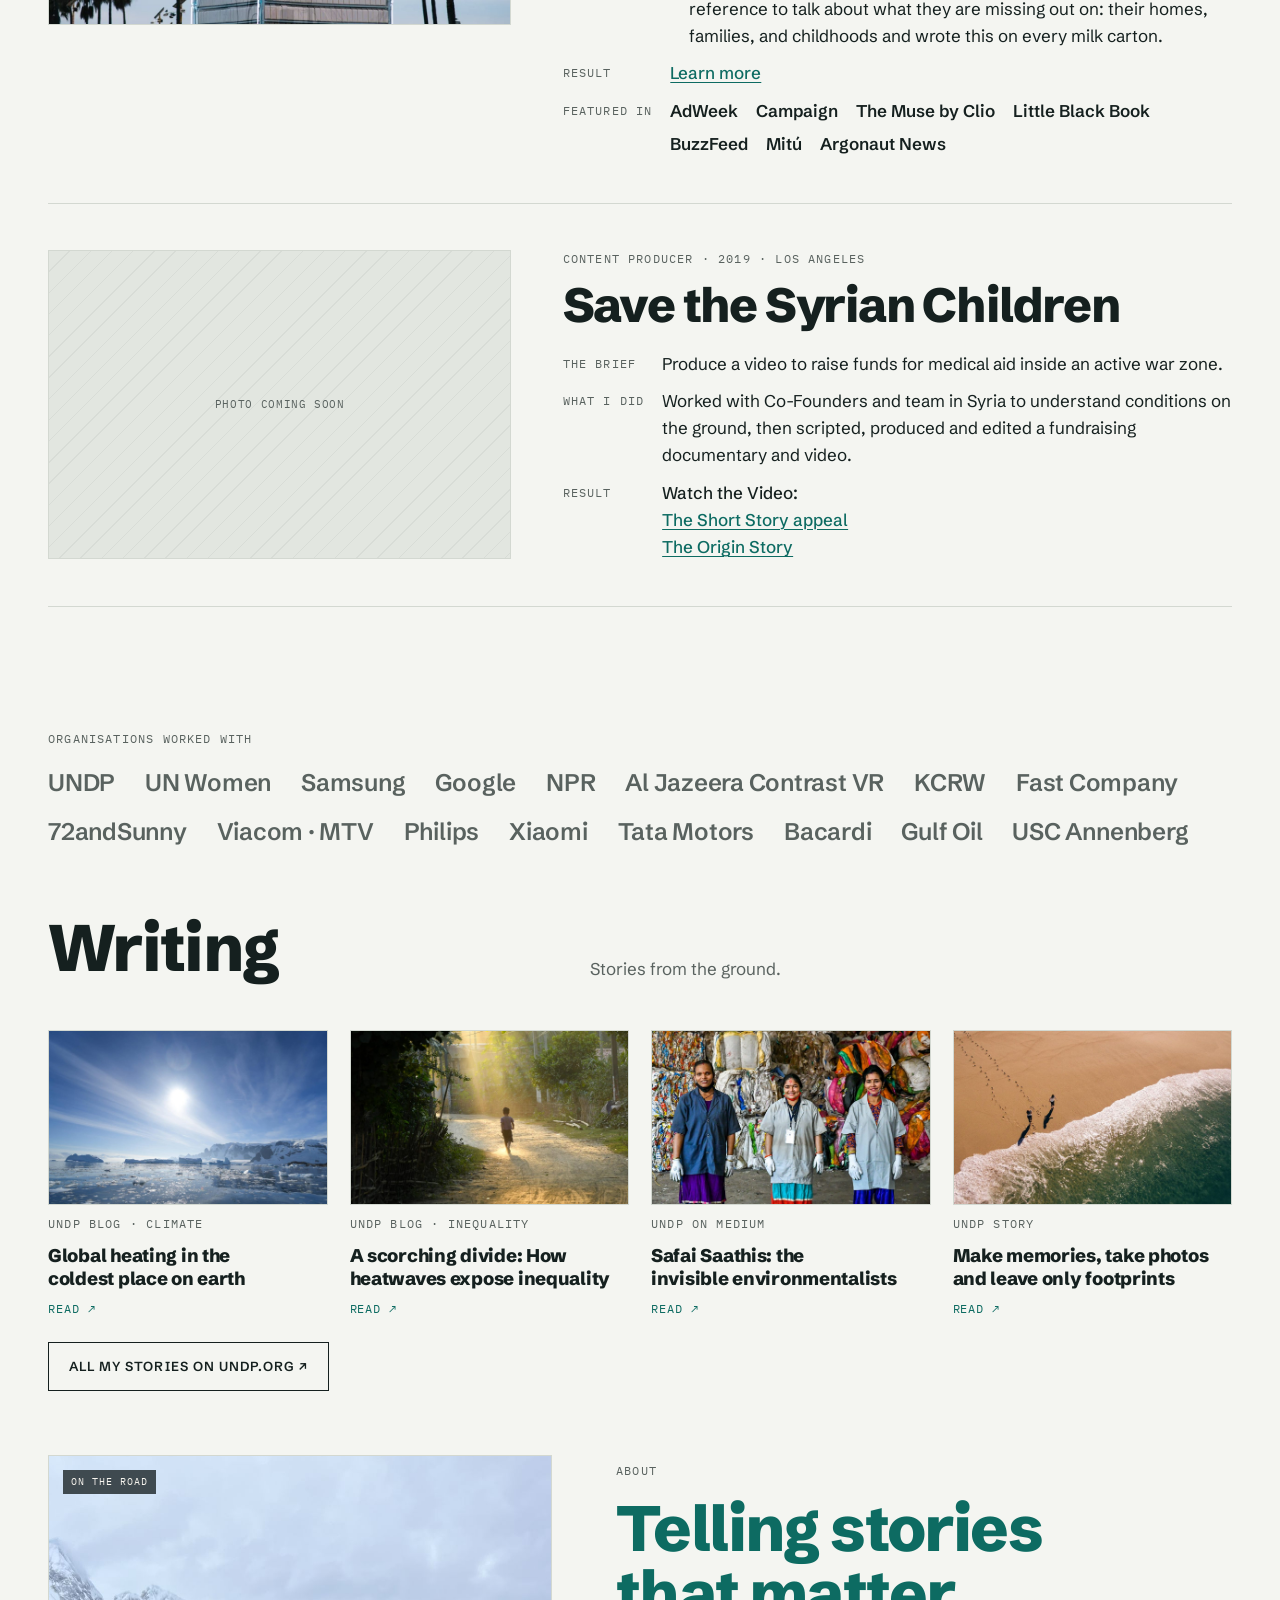
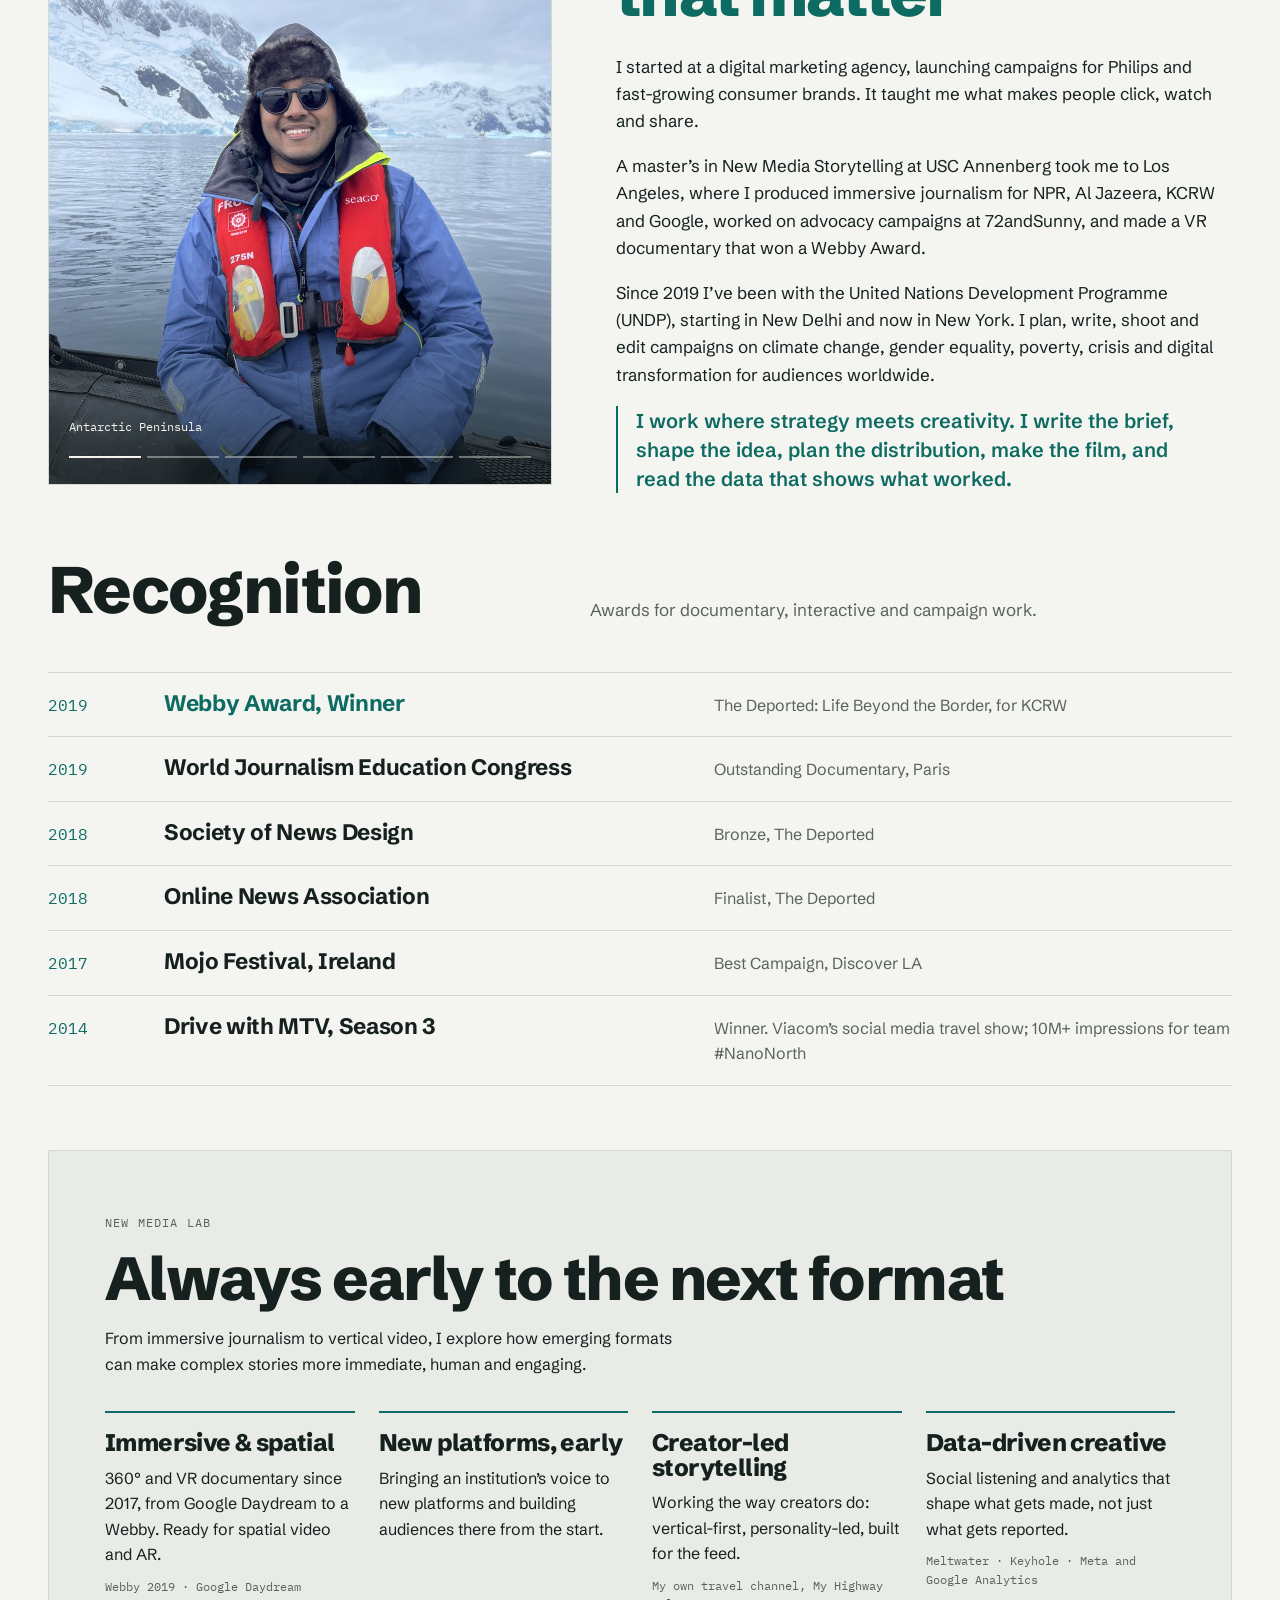
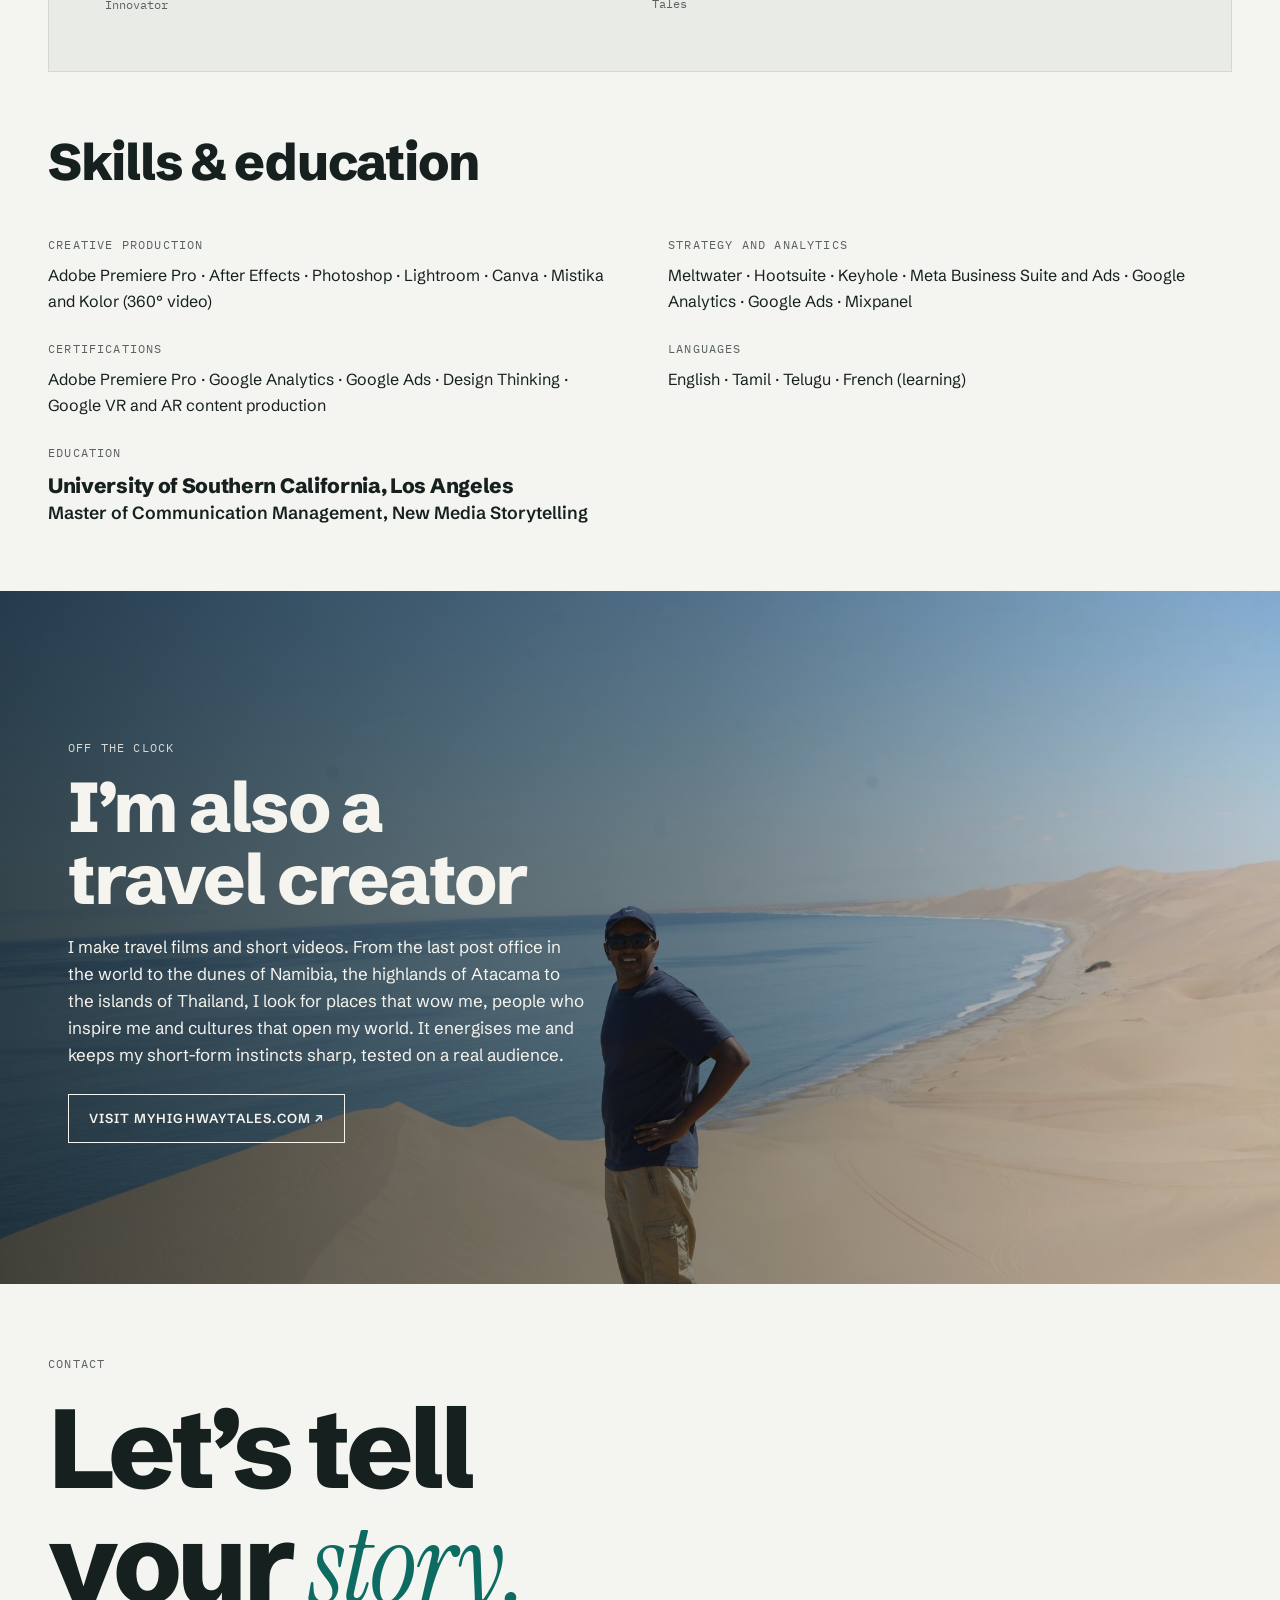
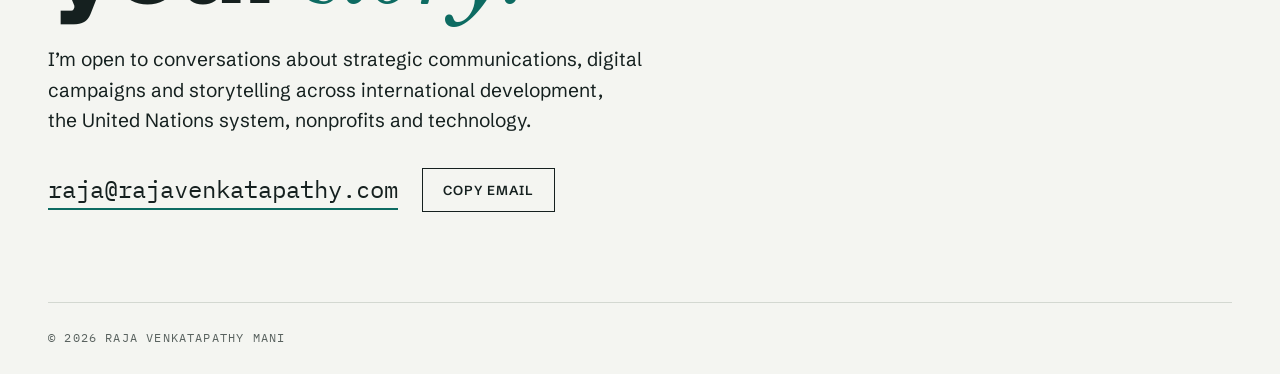
==== commit 3e8b5b34: "Update index.html" ====
--- a/index.html
+++ b/index.html
@@ -296,6 +296,6 @@
   <div class="box"><button type="button" class="close">Close ✕</button><div class="frame"></div></div>
 </div>
 
-<script src="script.js?v=20261014a"></script>
+<script src="script.js?v=20261015a"></script>
 </body>
 </html>
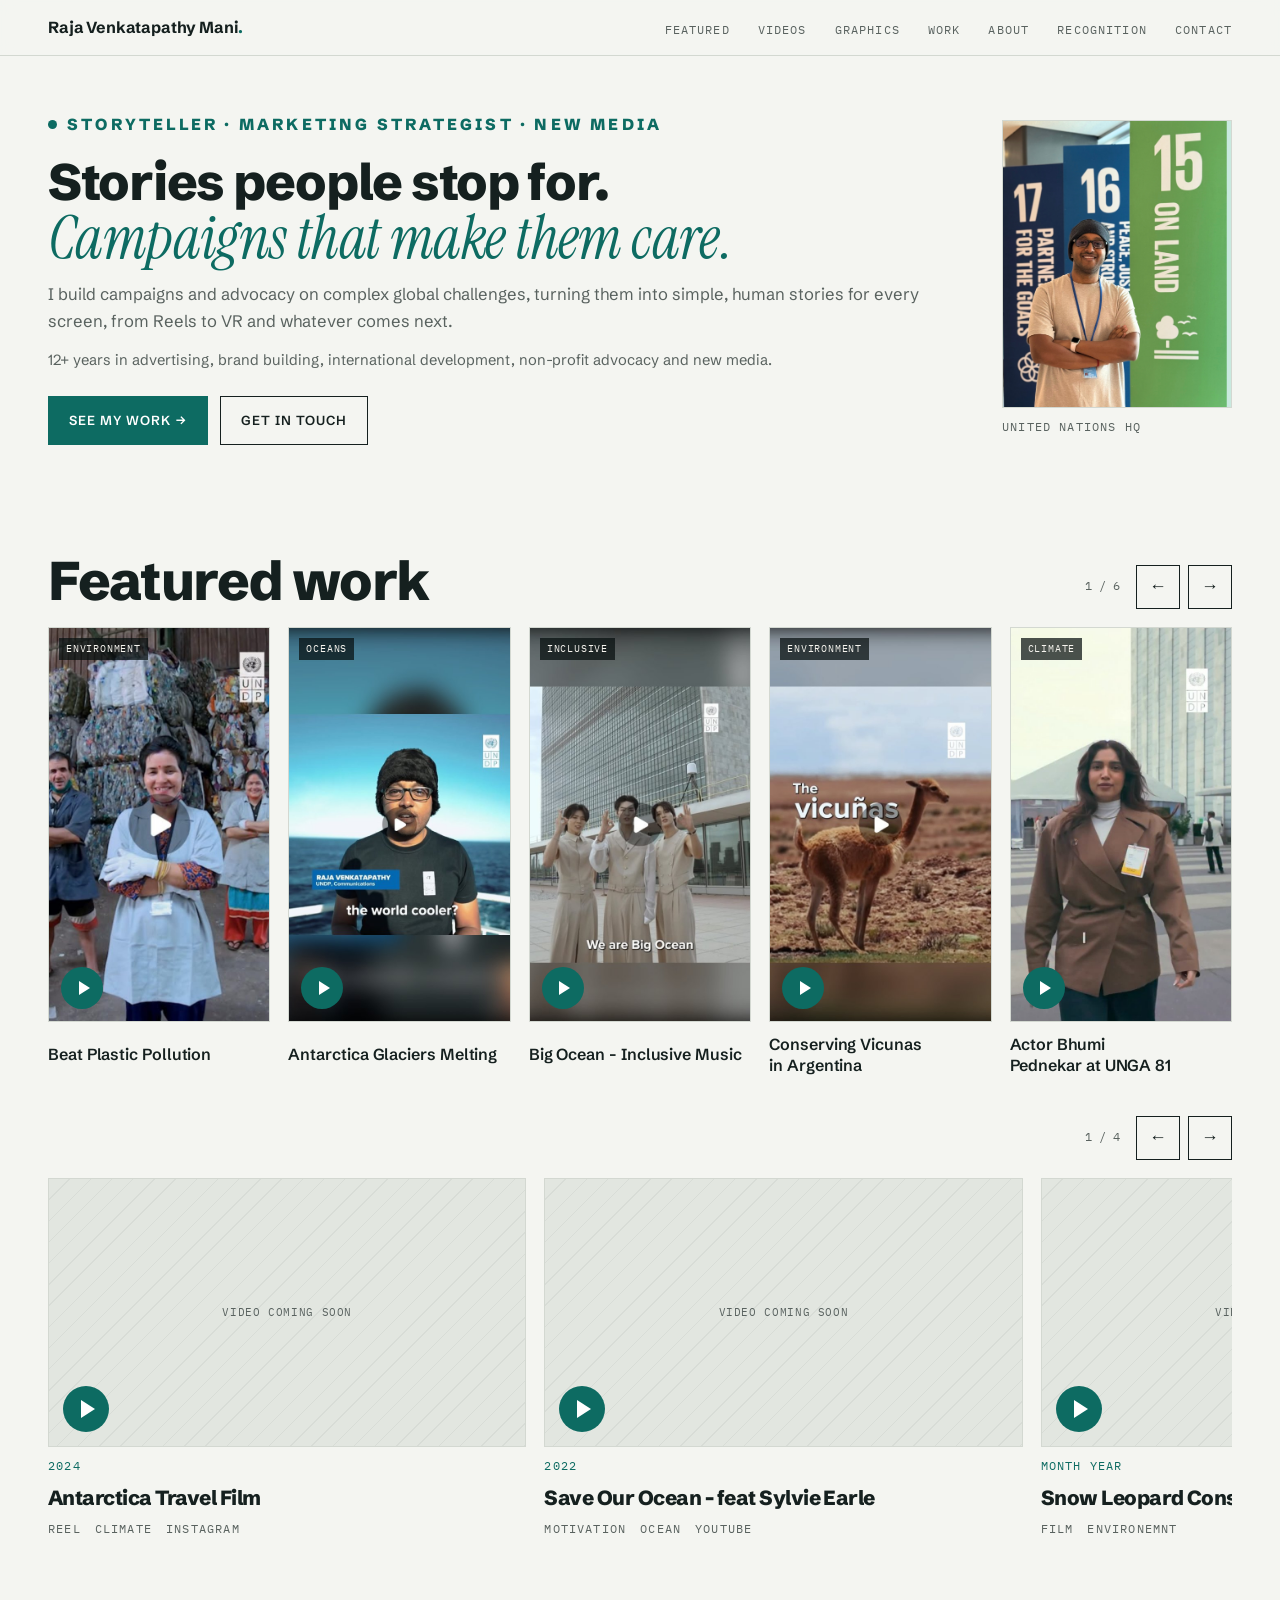
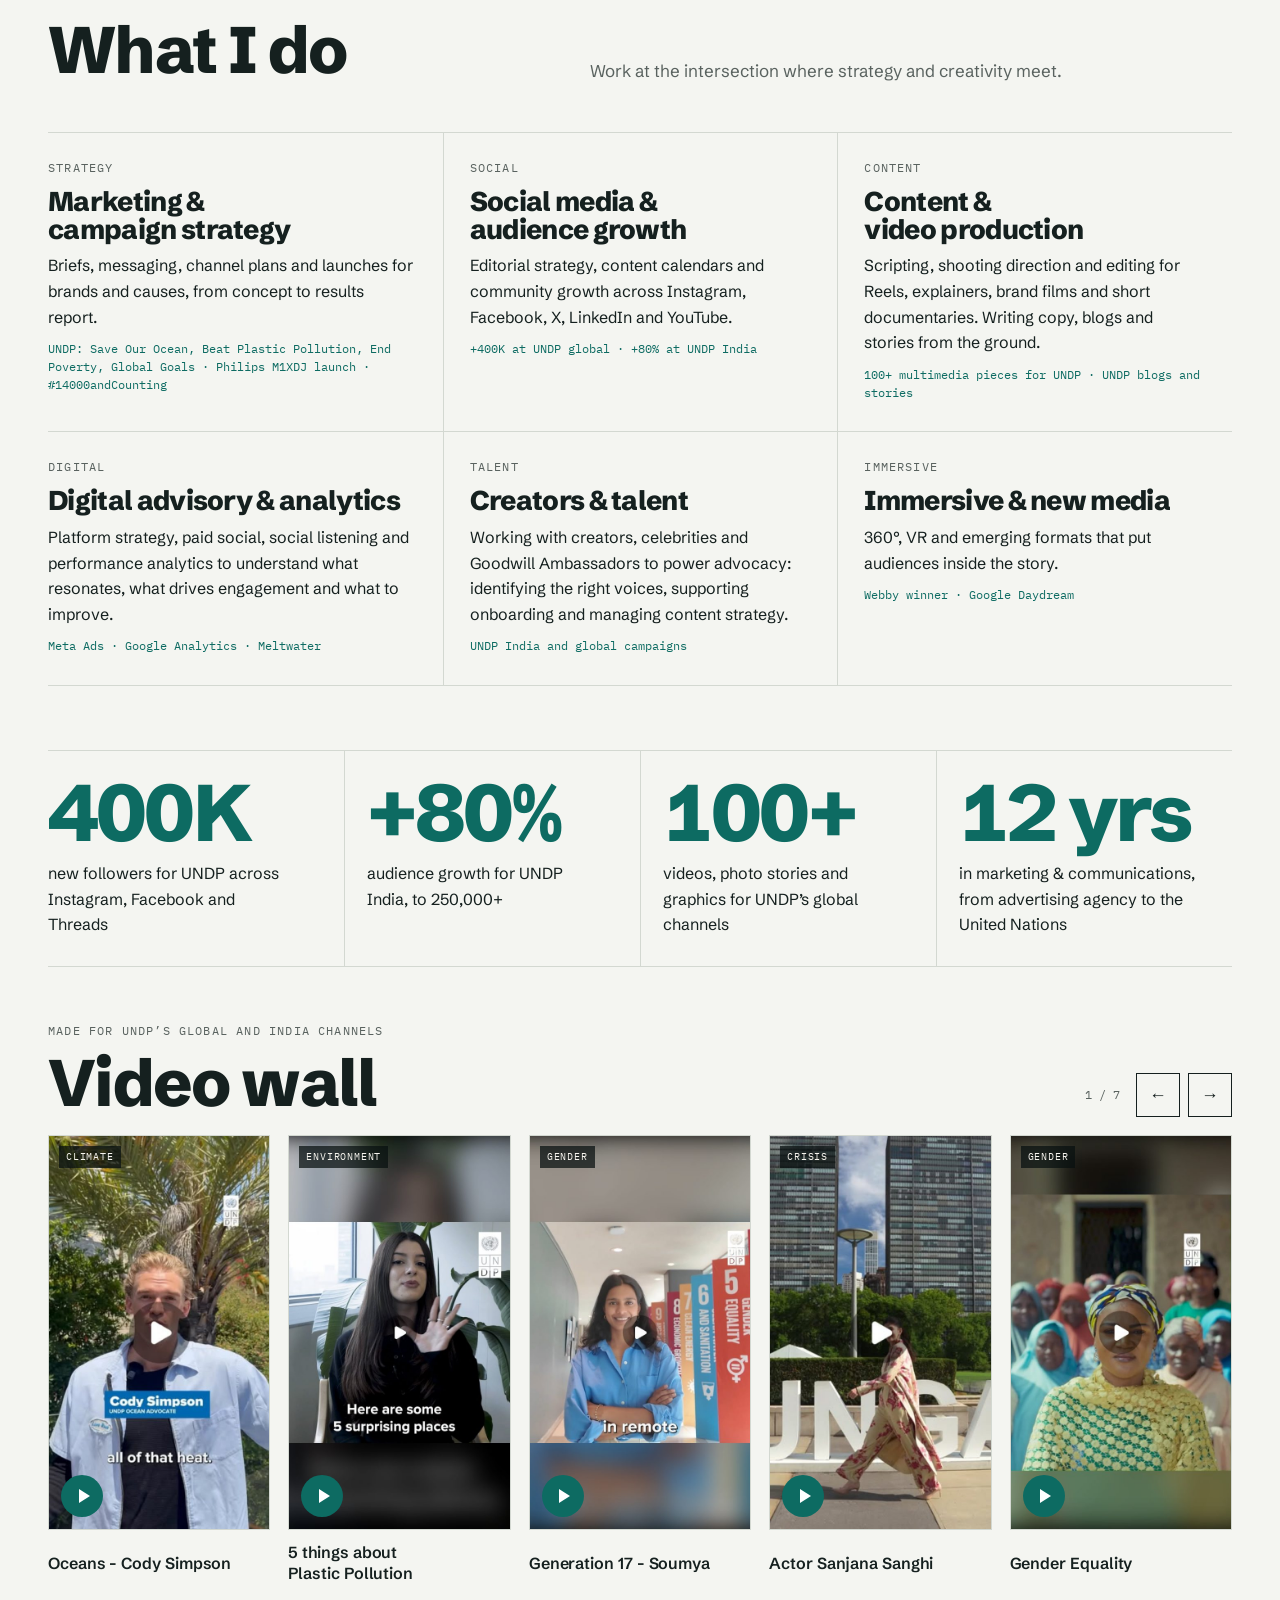
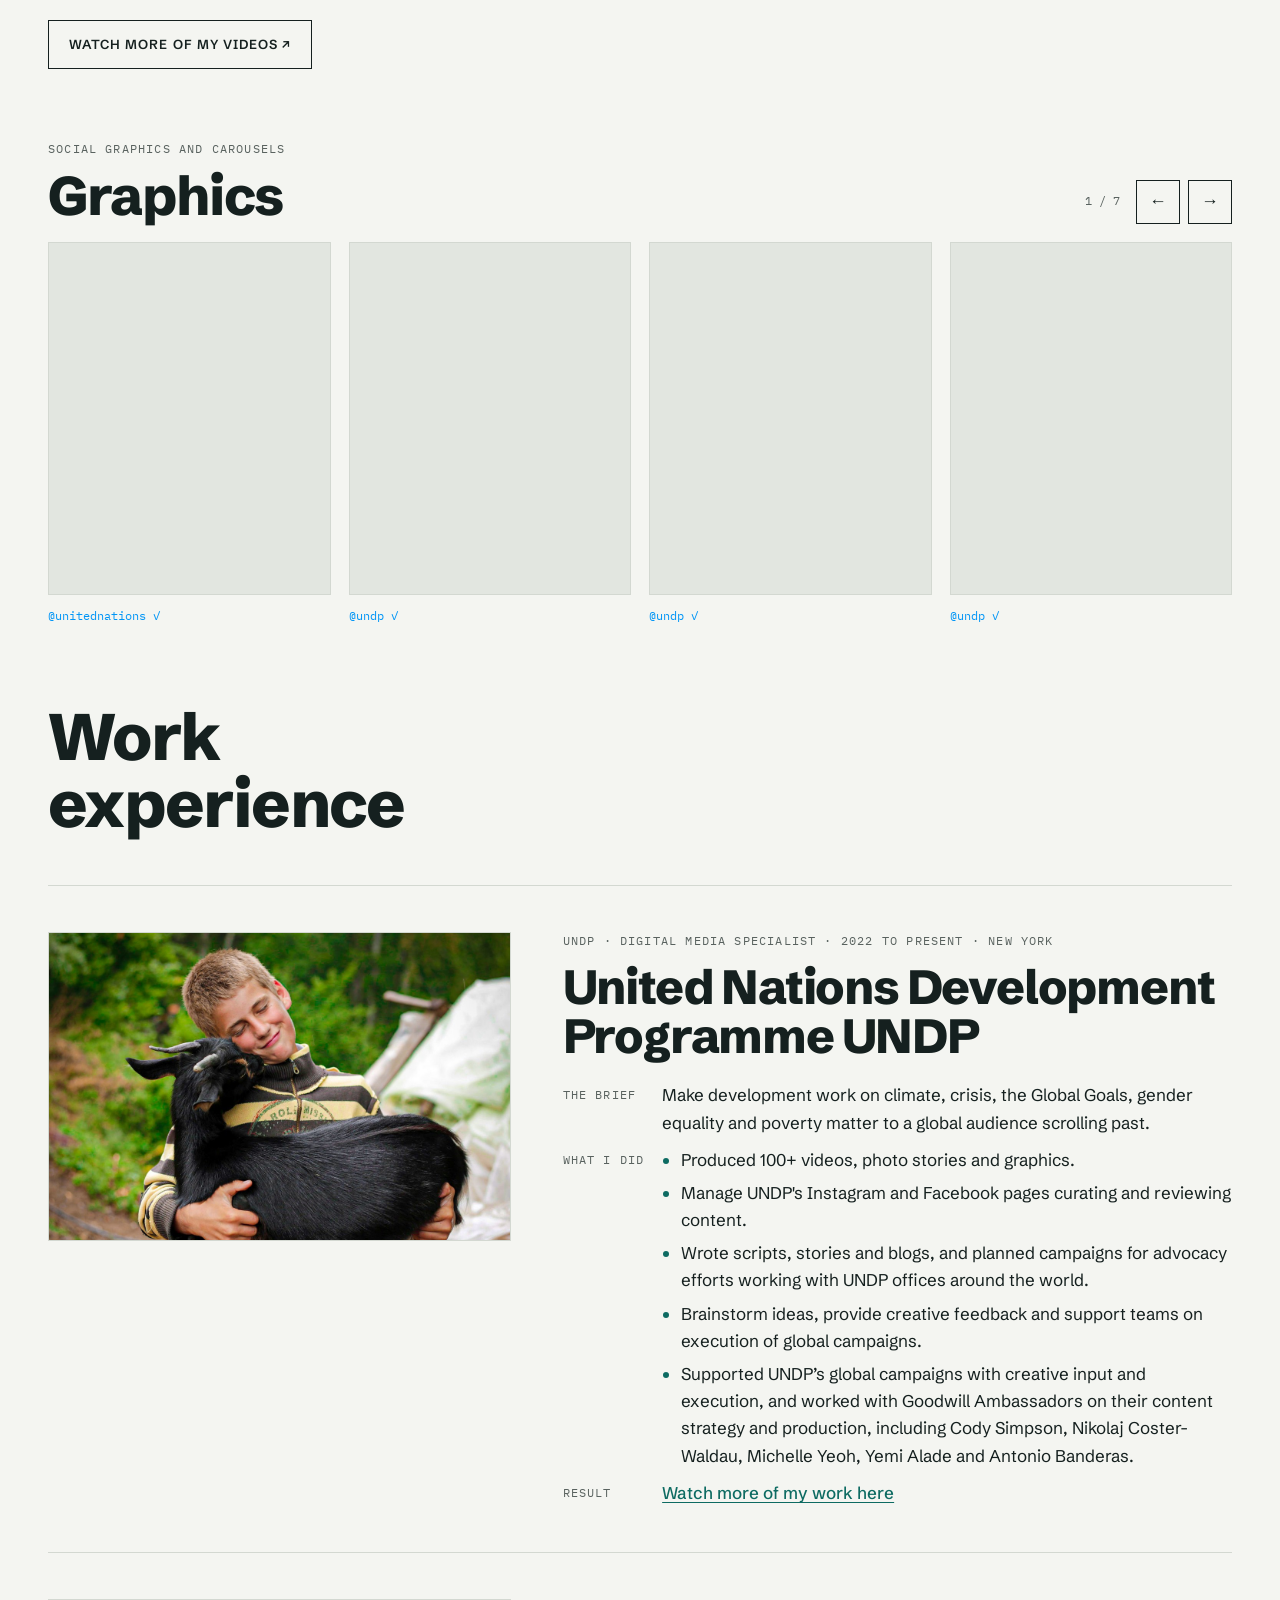
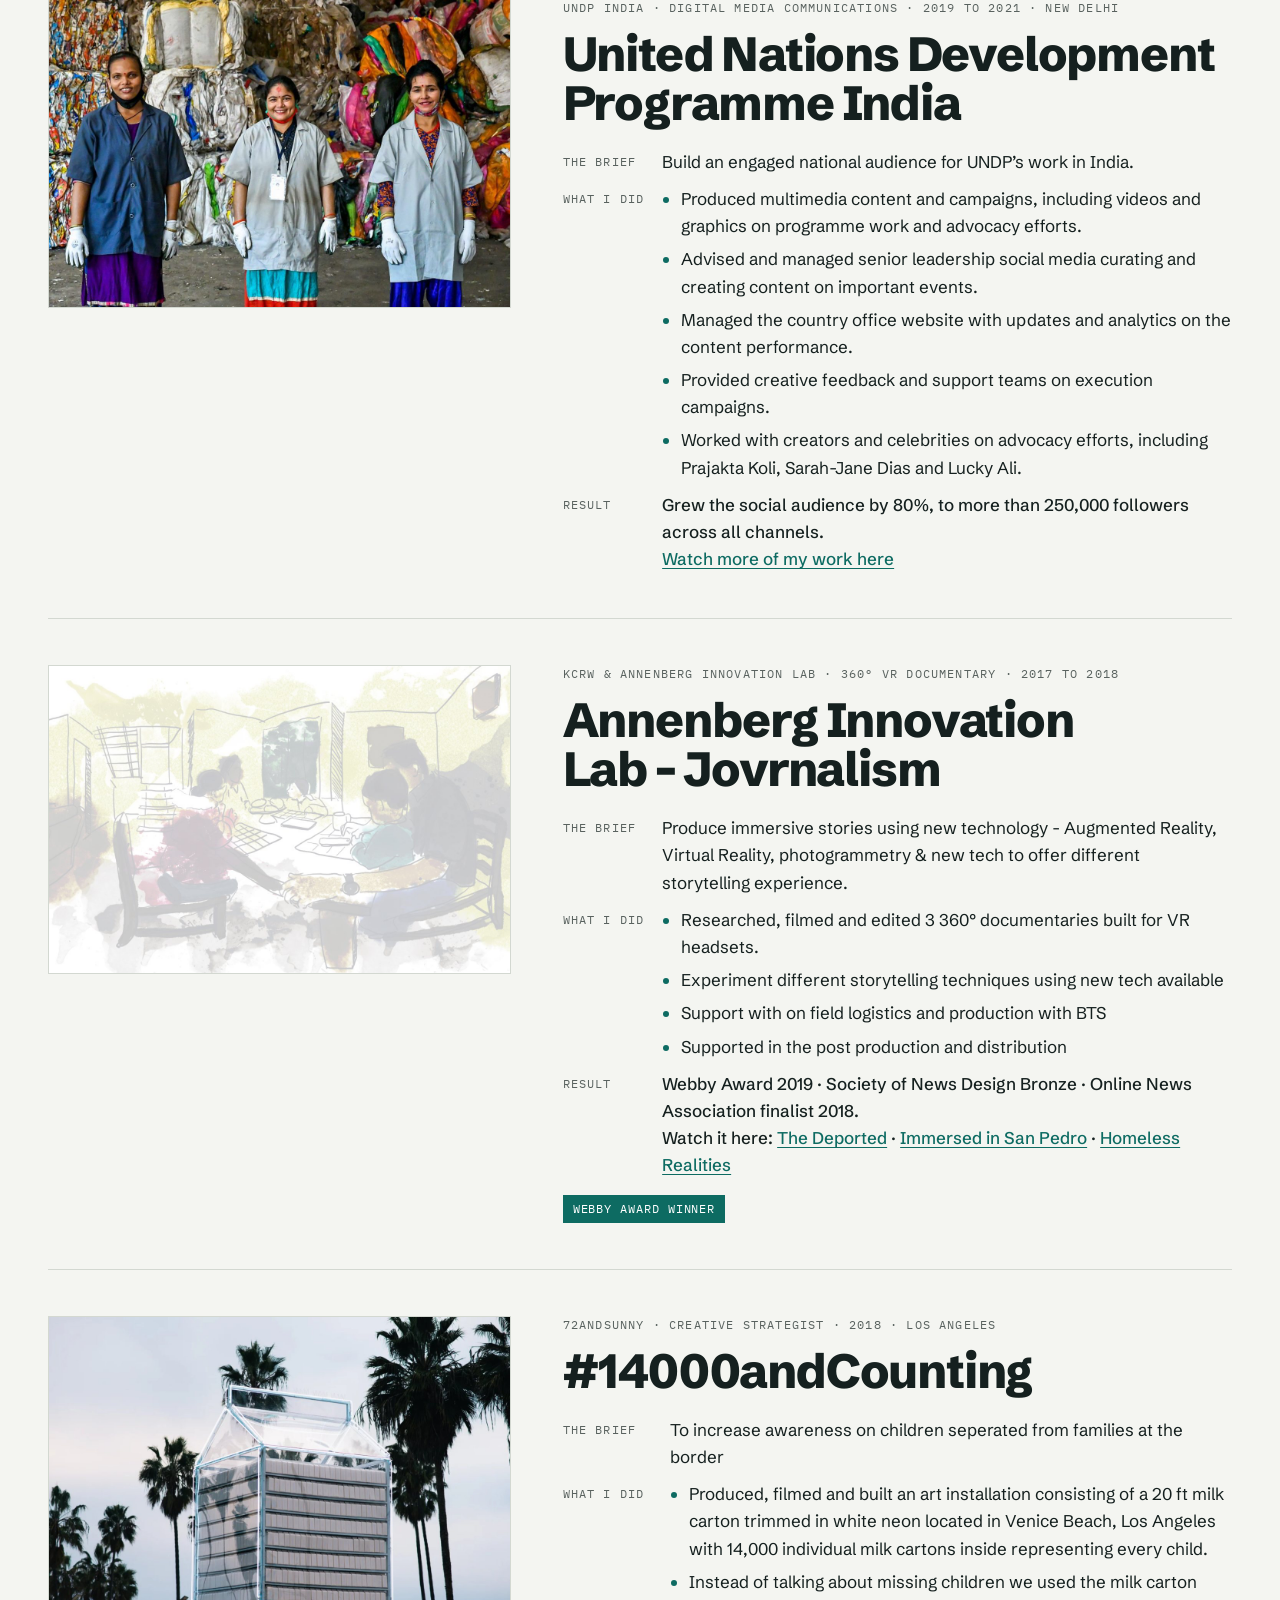
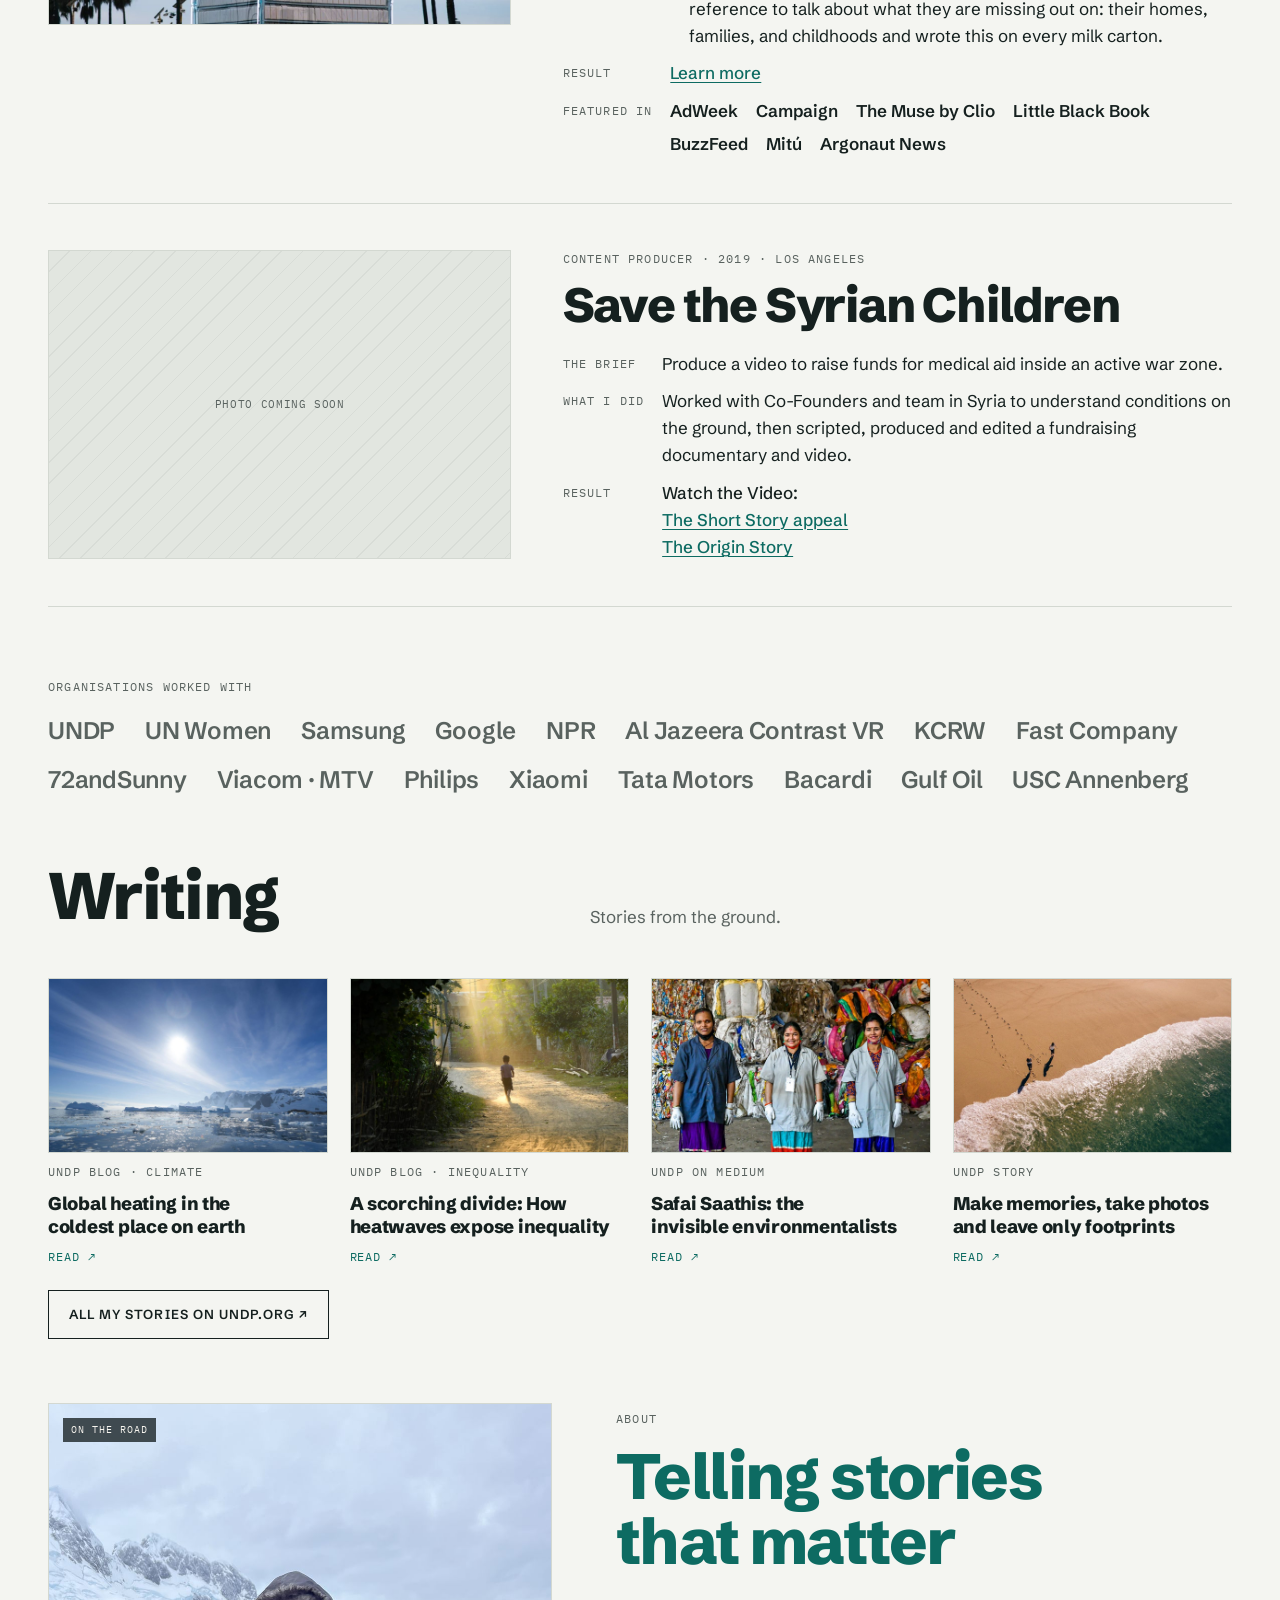
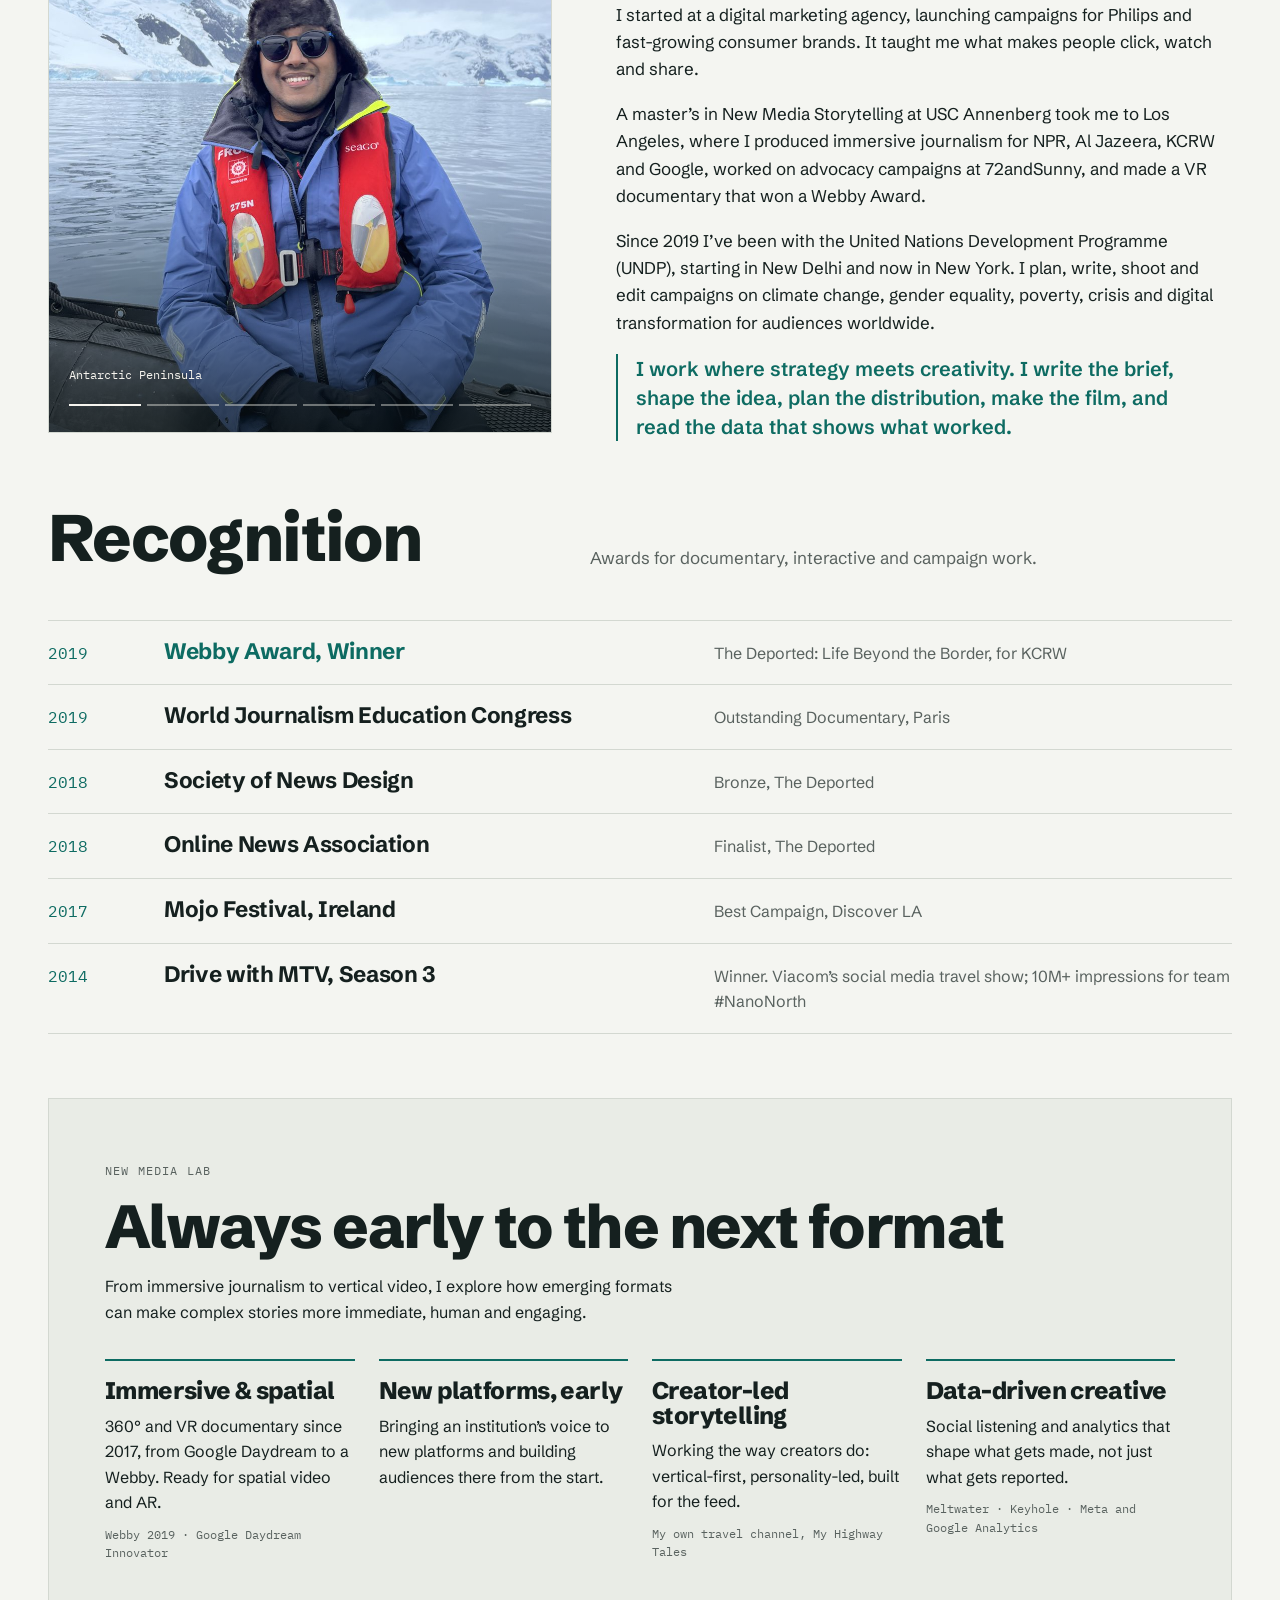
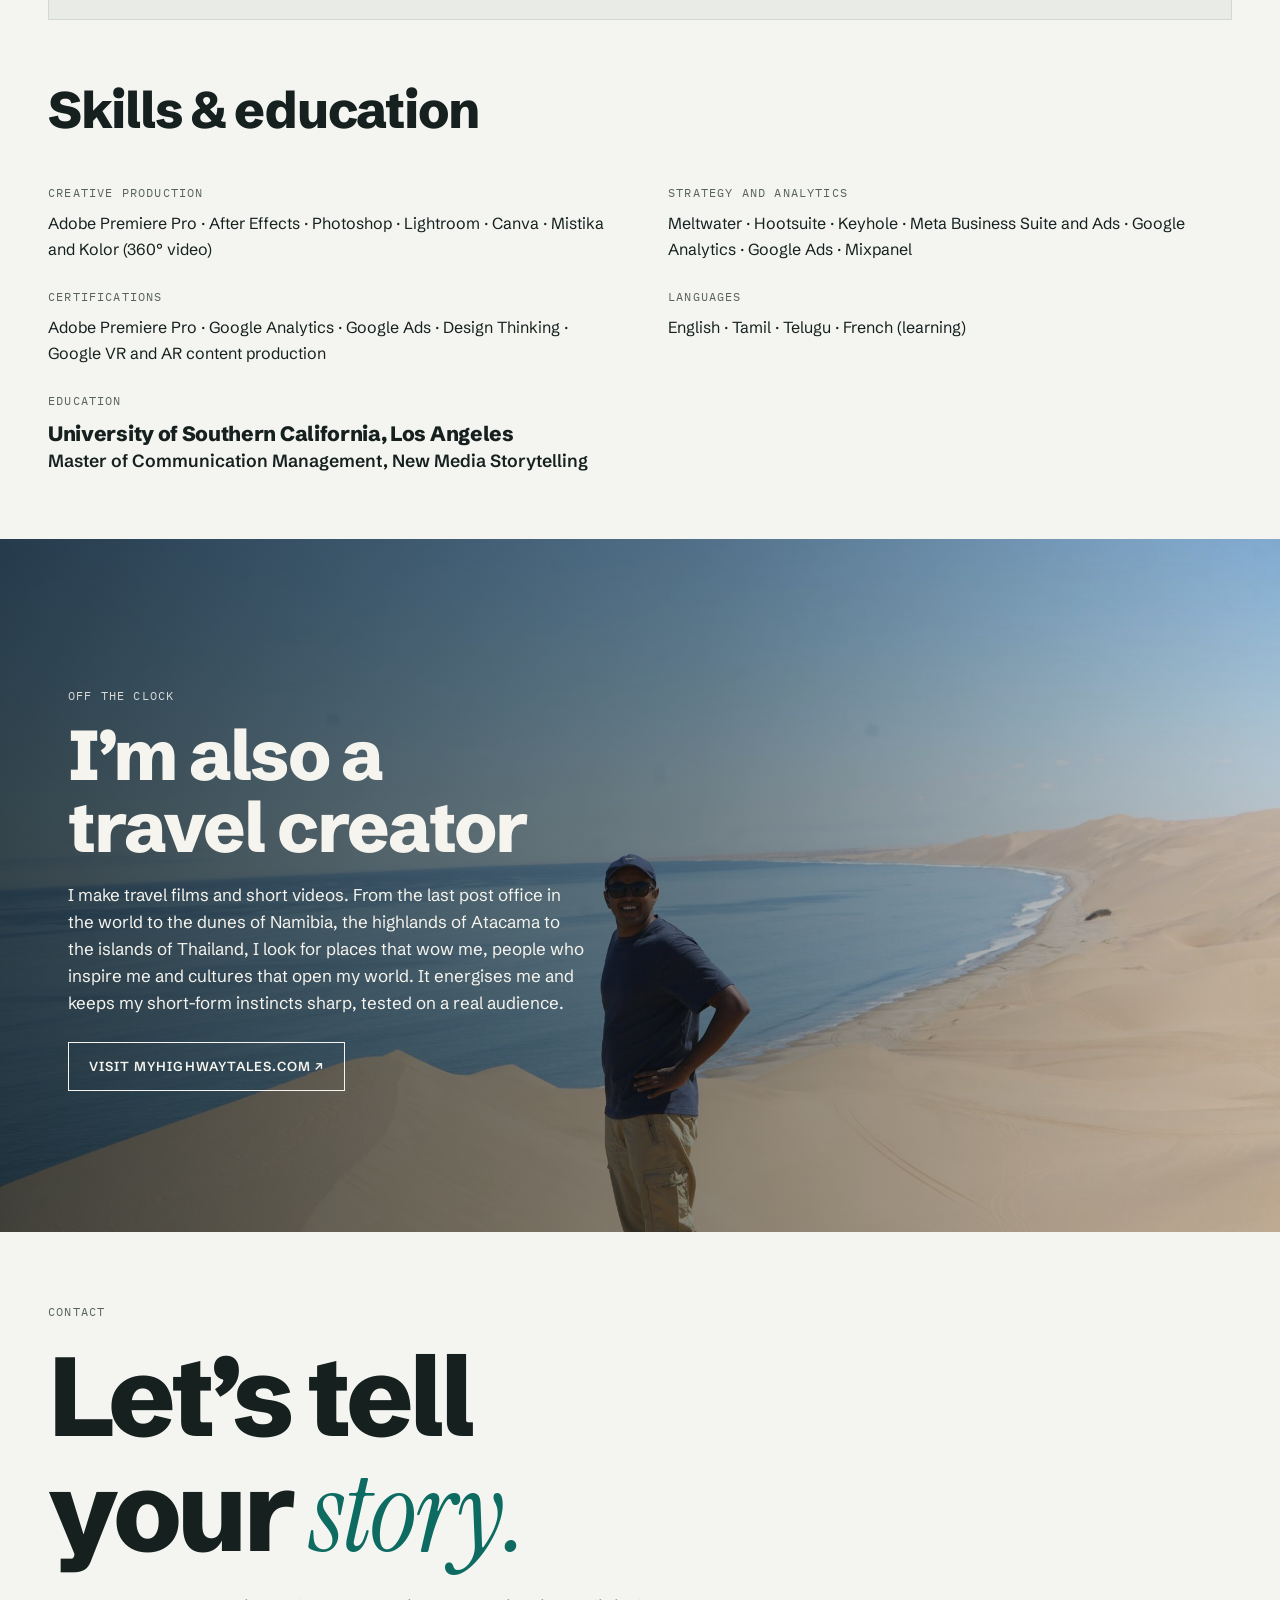
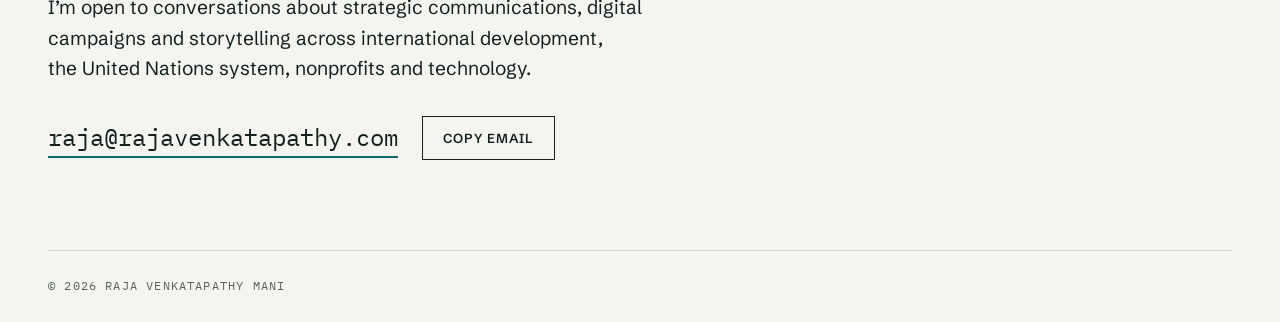
==== commit 0c5dc83a: "Update index.html" ====
--- a/index.html
+++ b/index.html
@@ -183,7 +183,7 @@
   </section>
 
   <section aria-label="Organisations worked with" style="padding-top:0">
-    <div class="wallblock"><span class="label" id="orgsLabel">Organisations worked with</span>
+    <div class="wallblock" style="margin-top:0"><span class="label" id="orgsLabel">Organisations worked with</span>
       <div class="wall" id="orgs"><b>UNDP</b><b>UN Women</b><b>Samsung</b><b>Google</b><b>NPR</b><b>Al Jazeera Contrast VR</b><b>KCRW</b><b>Fast Company</b><b>72andSunny</b><b>Viacom · MTV</b><b>Philips</b><b>Xiaomi</b><b>Tata Motors</b><b>Bacardi</b><b>Gulf Oil</b><b>USC Annenberg</b></div></div>
   </section>
 
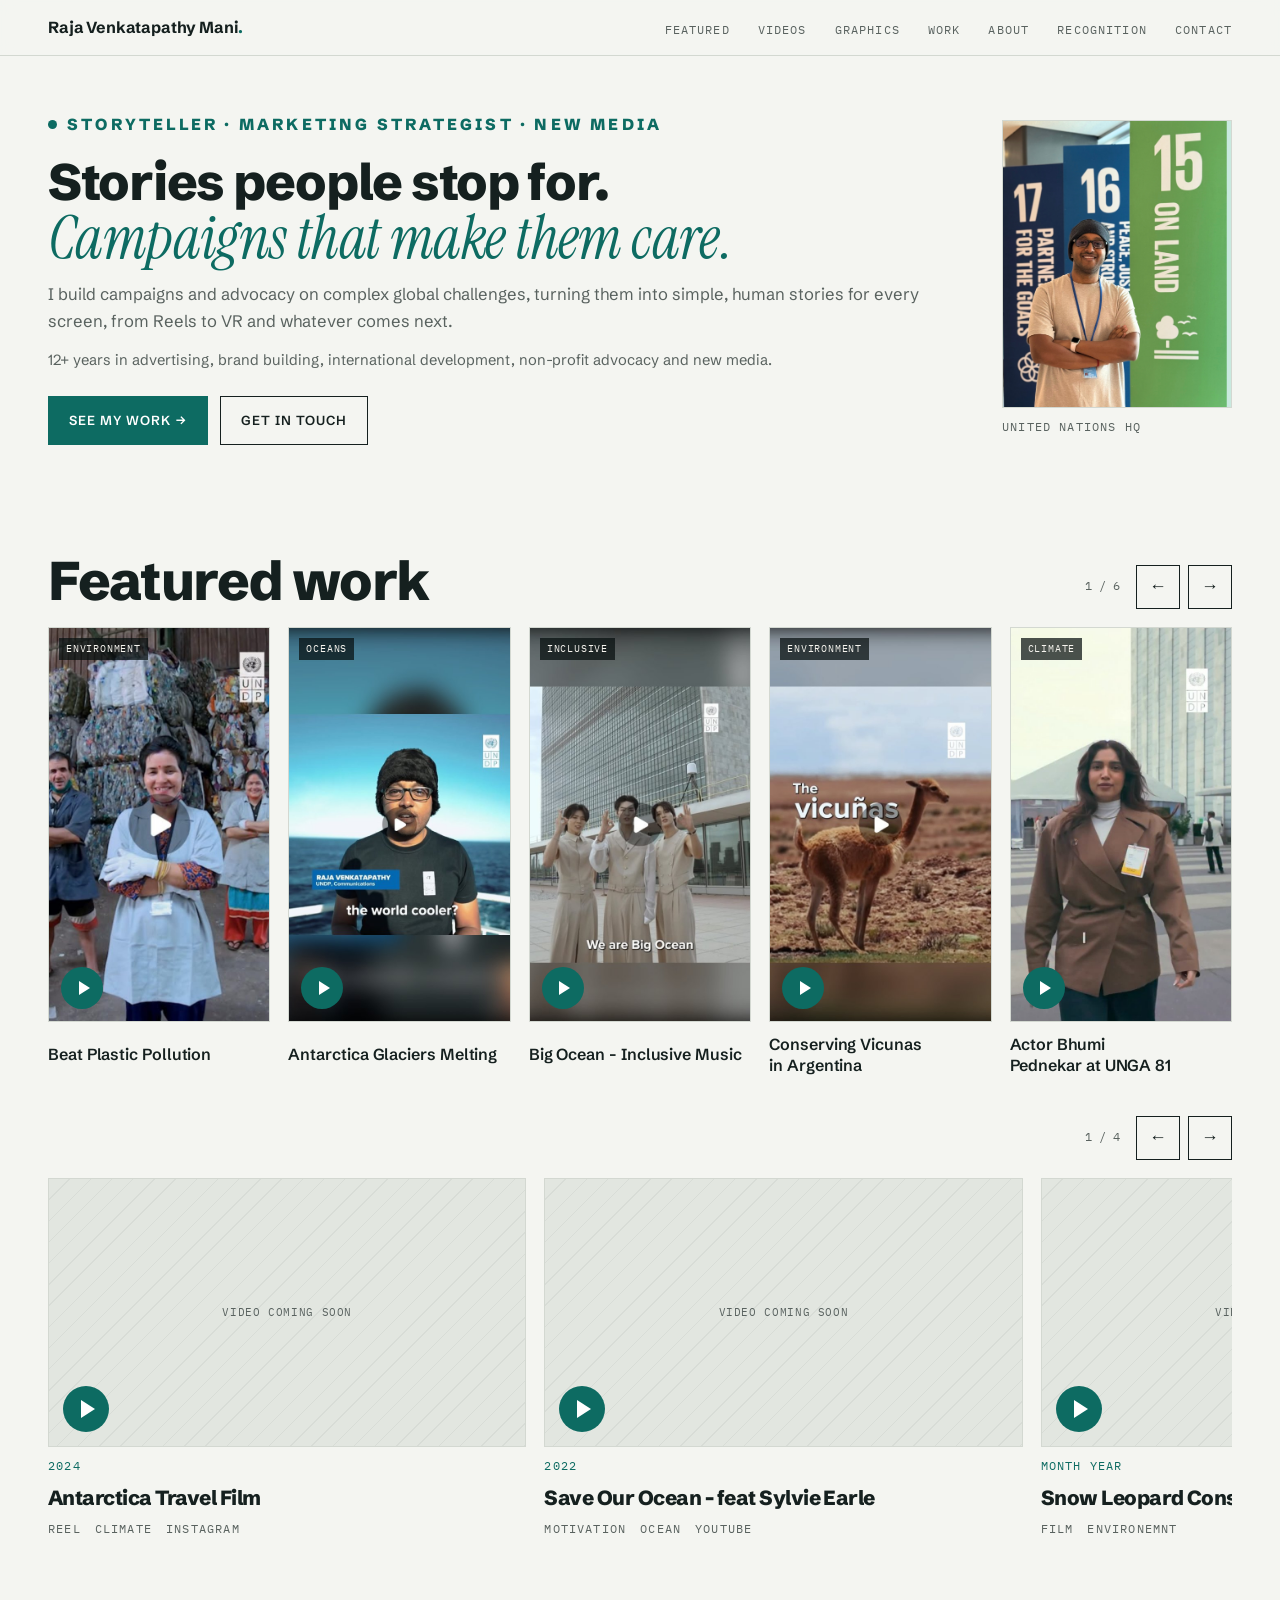
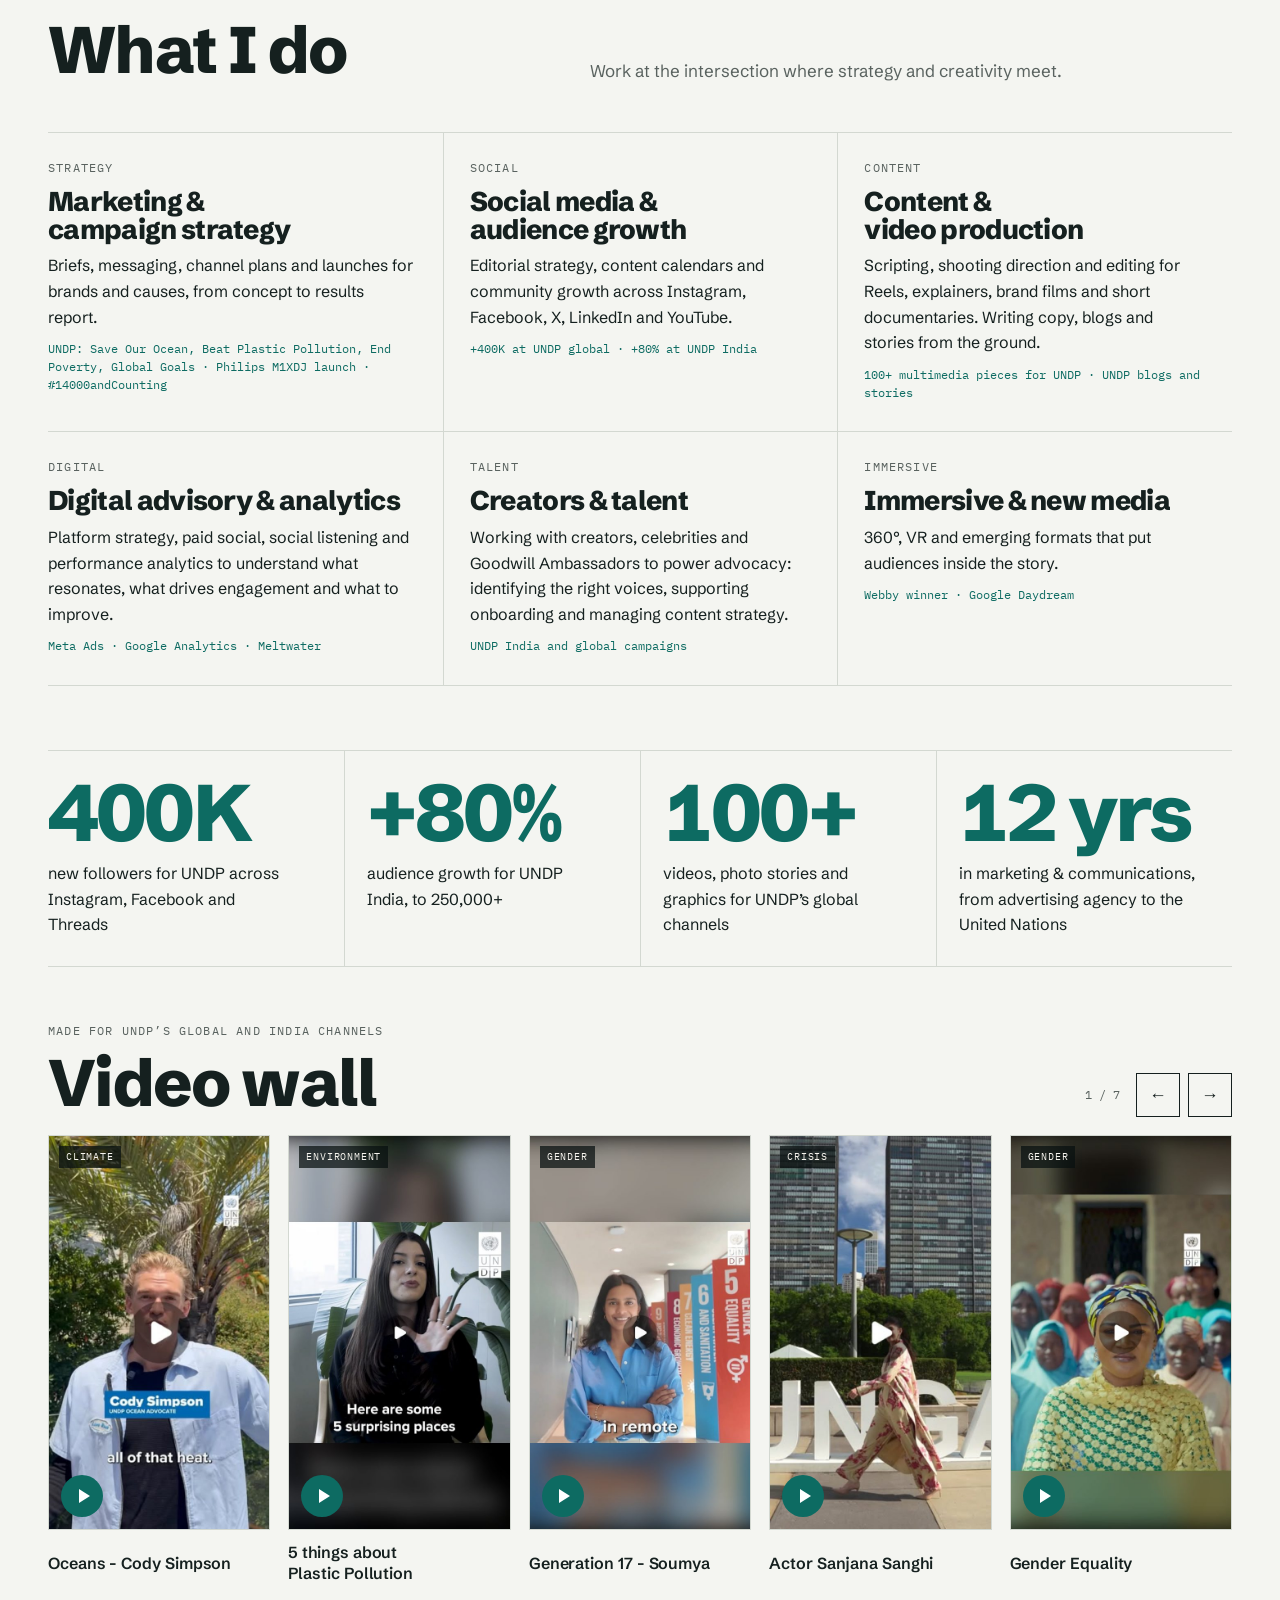
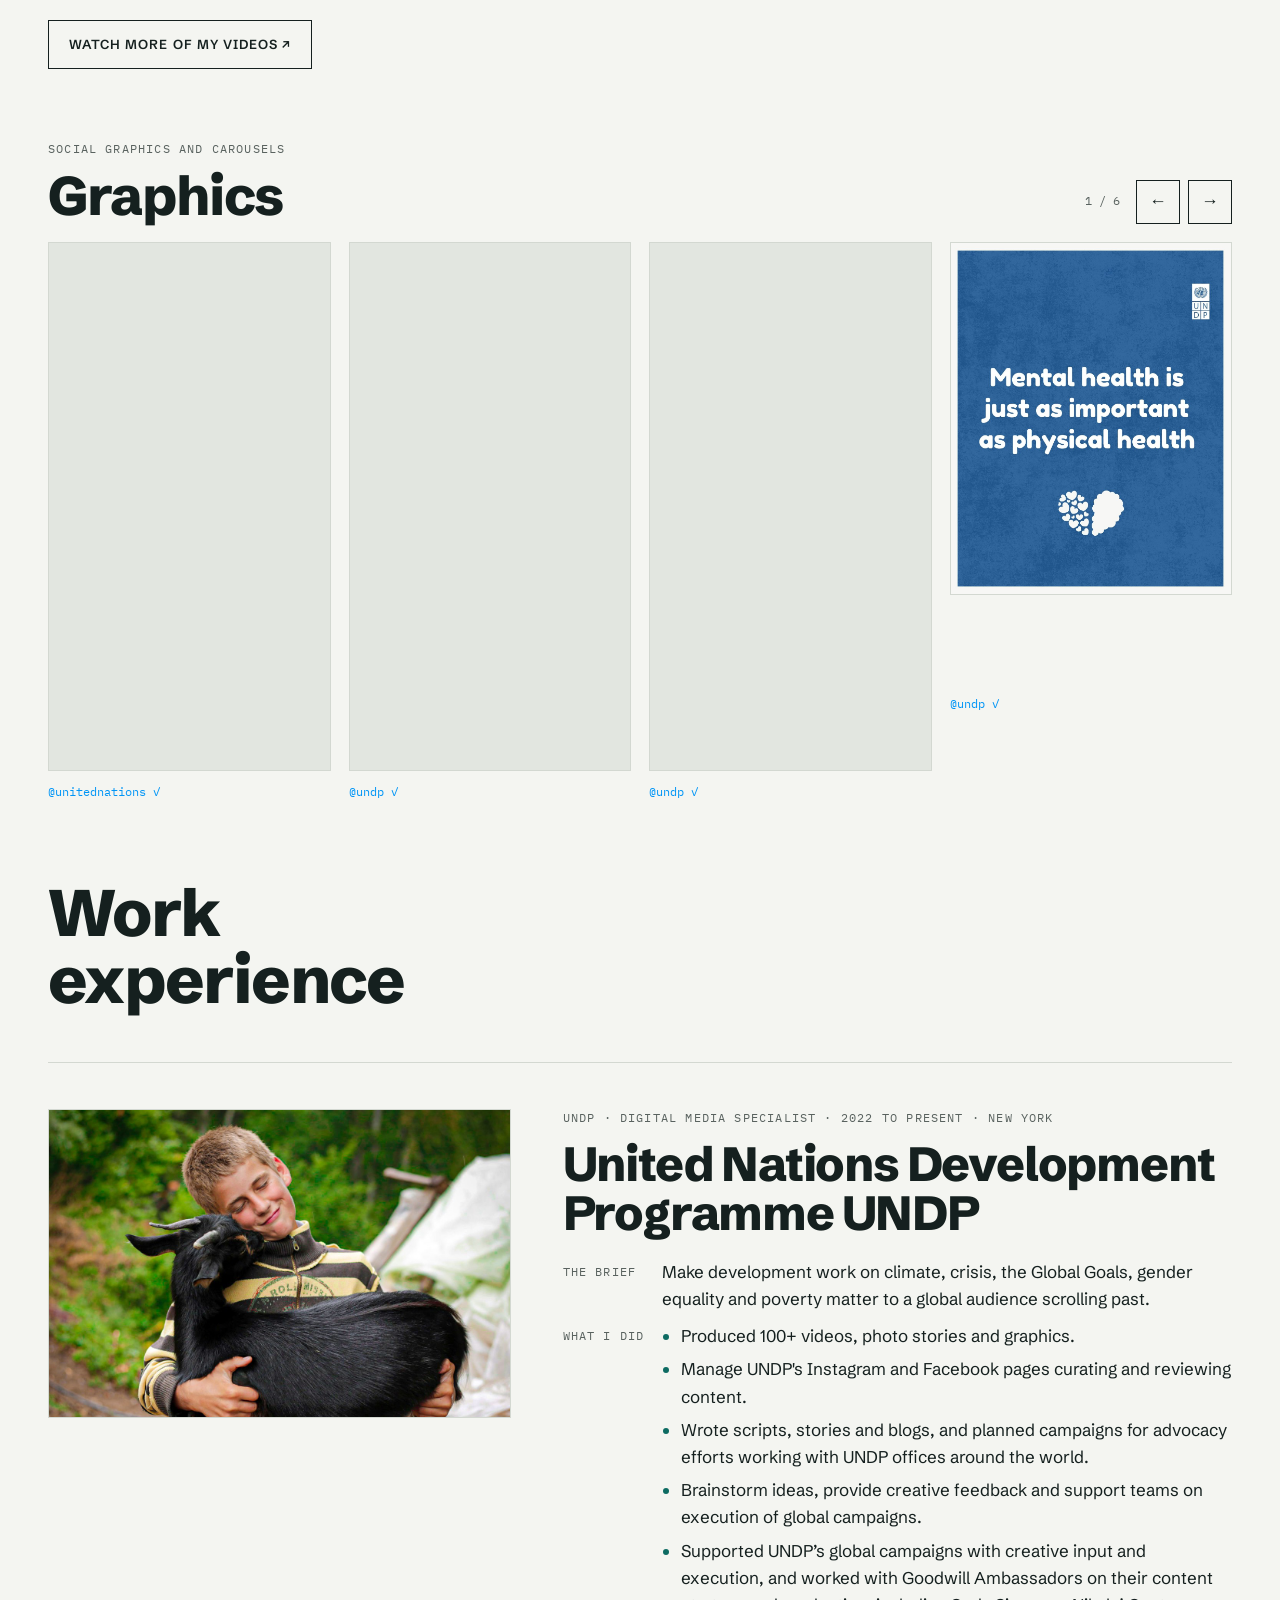
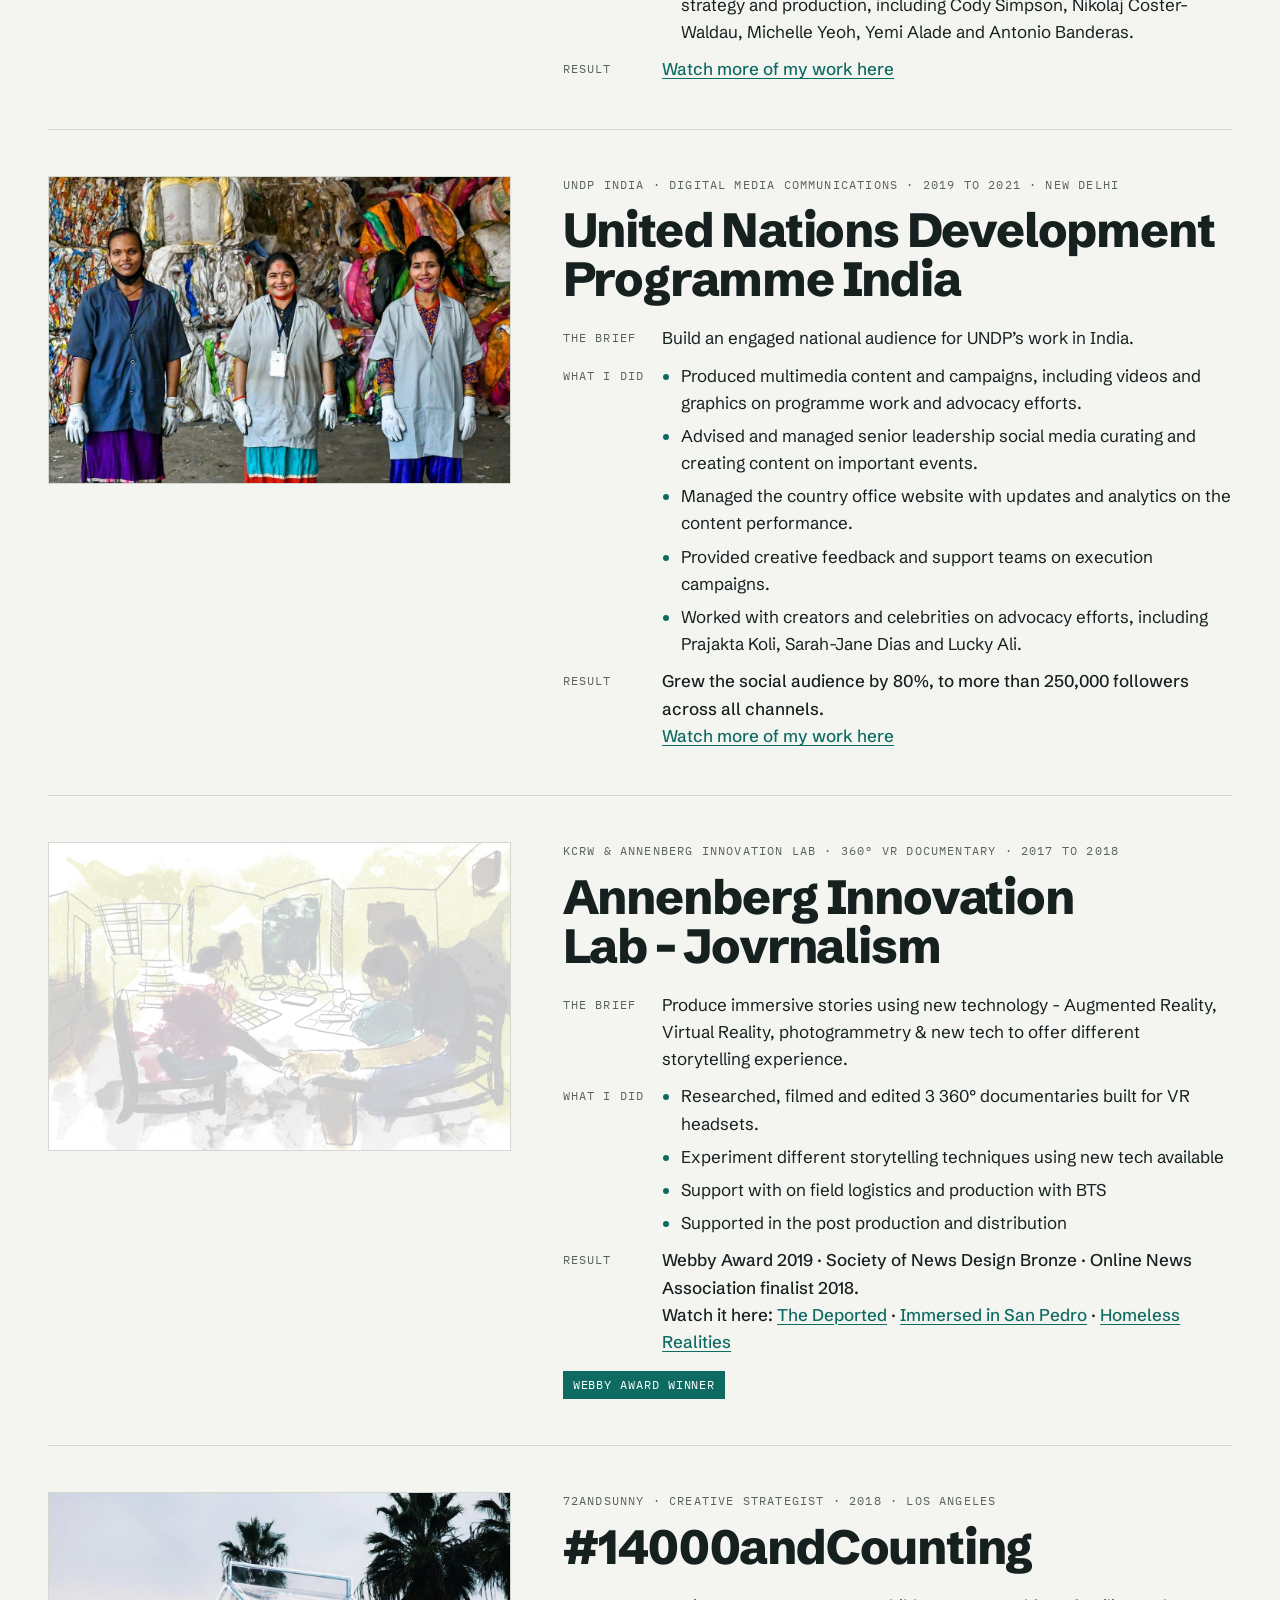
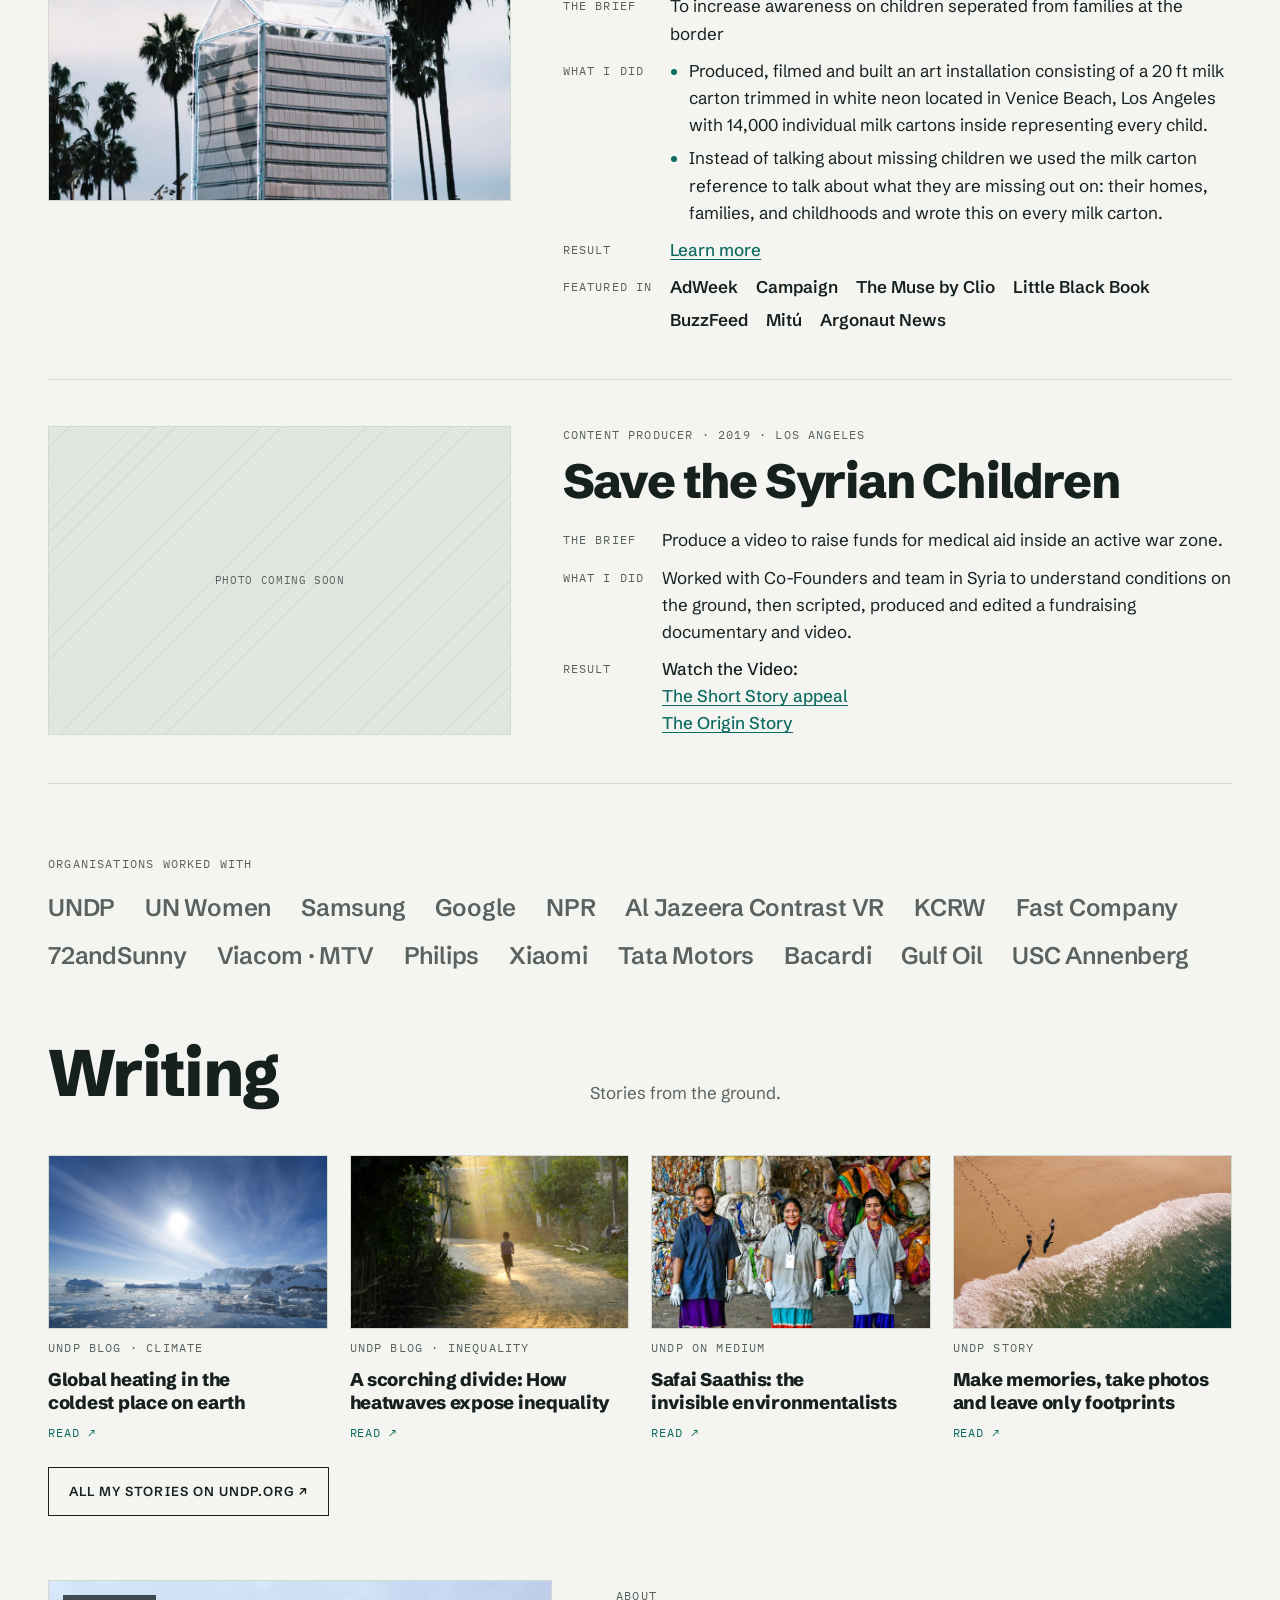
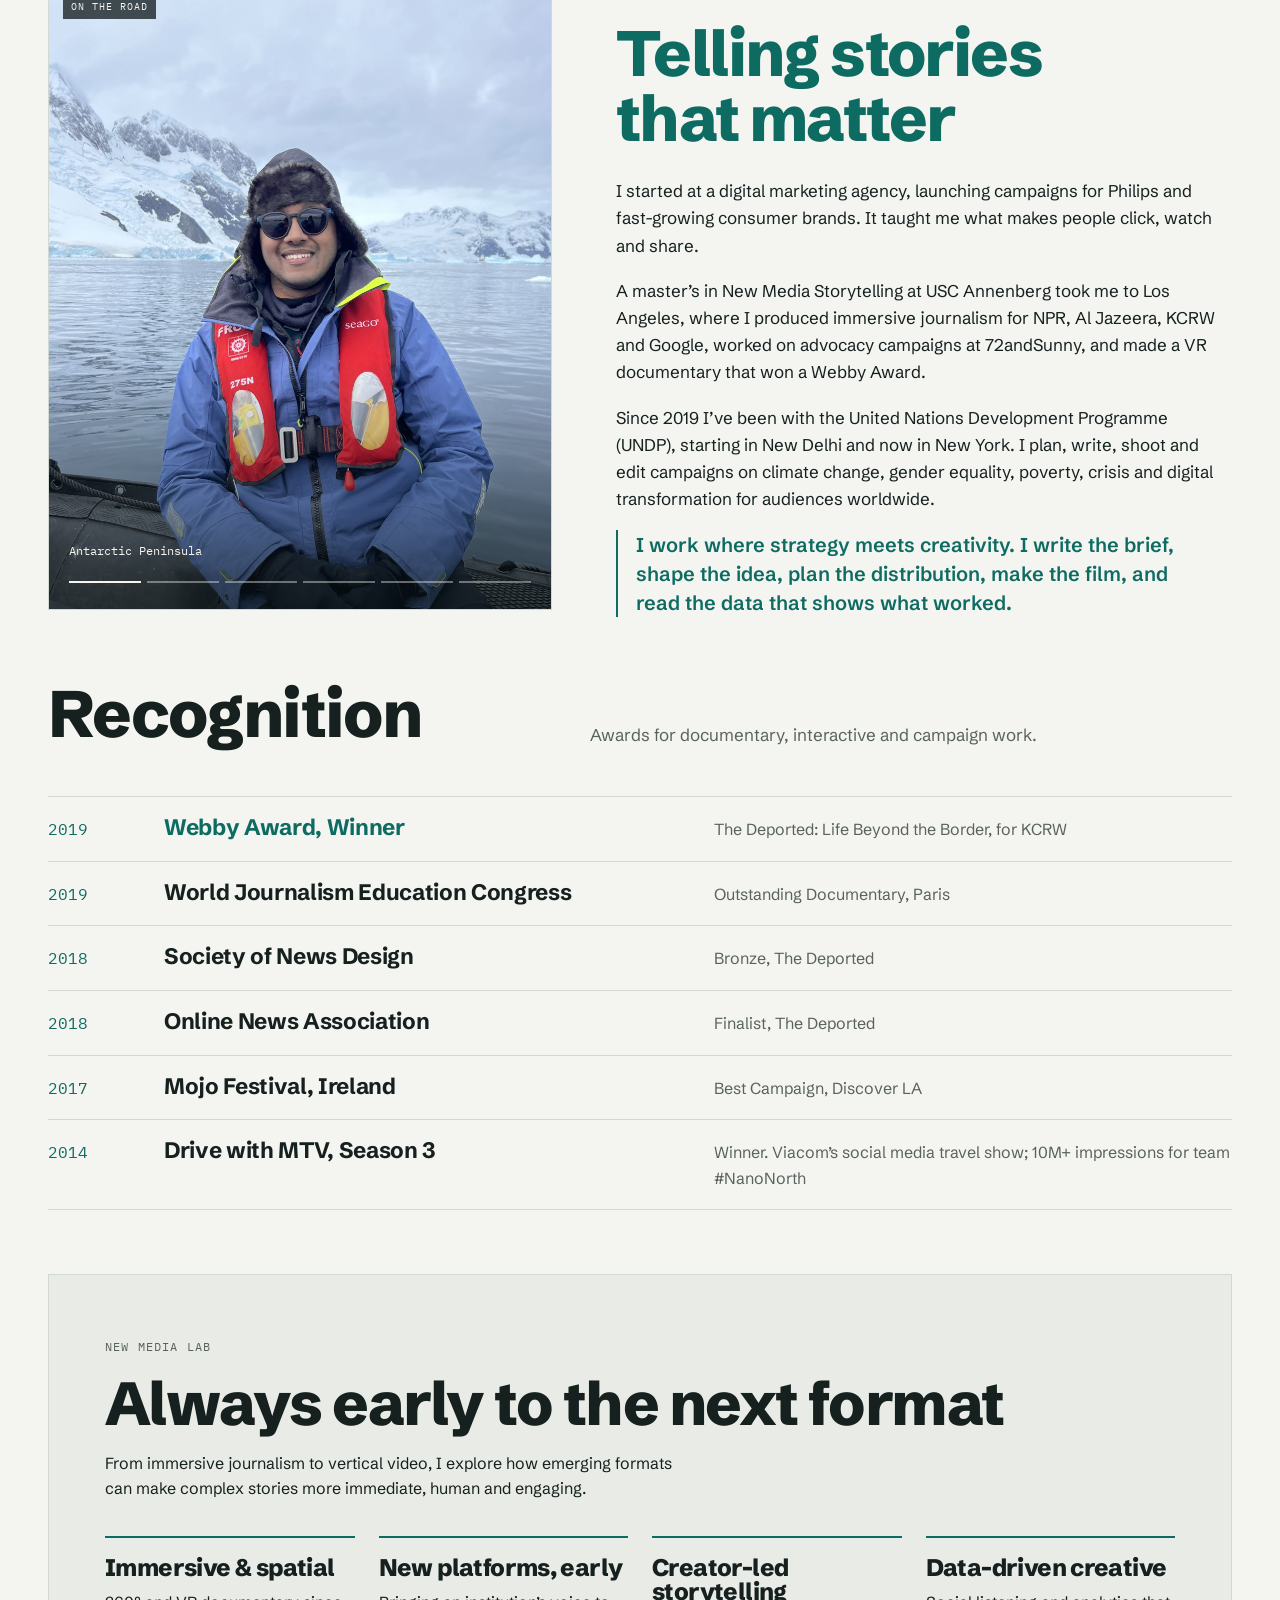
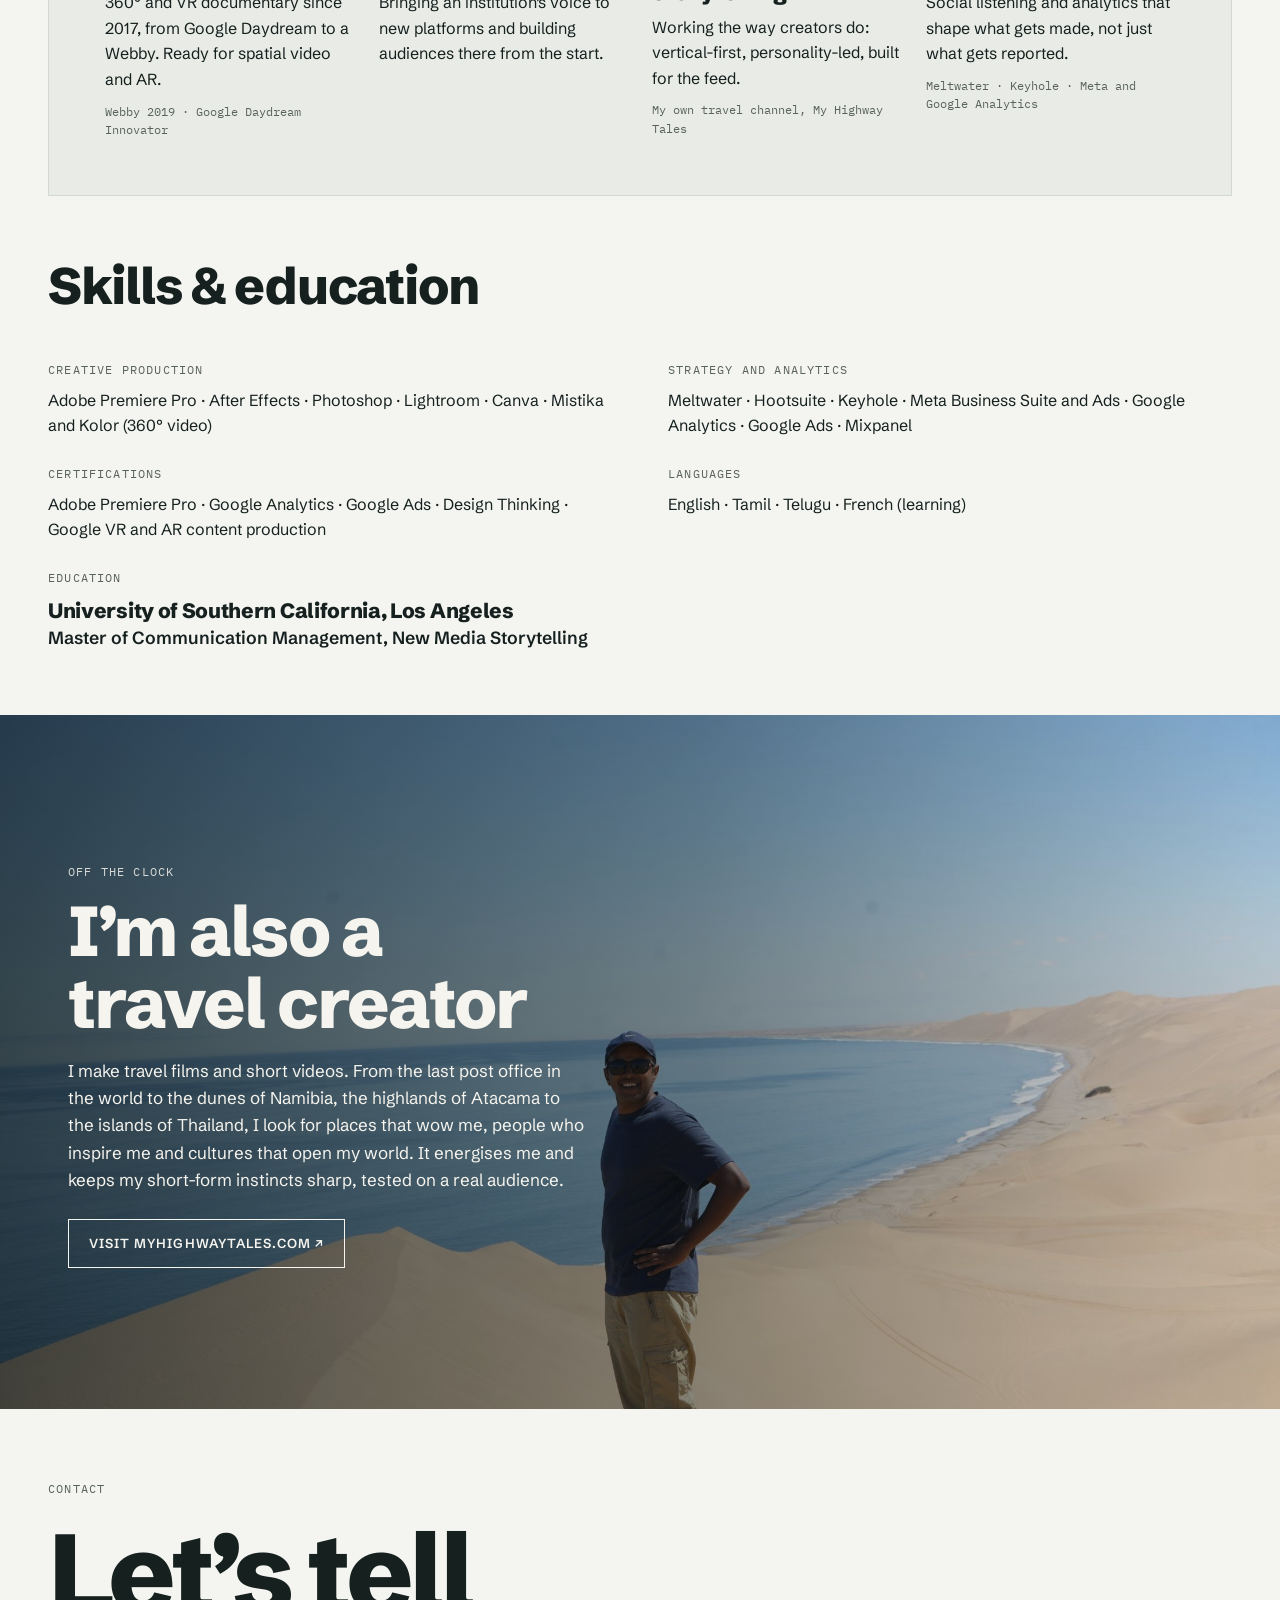
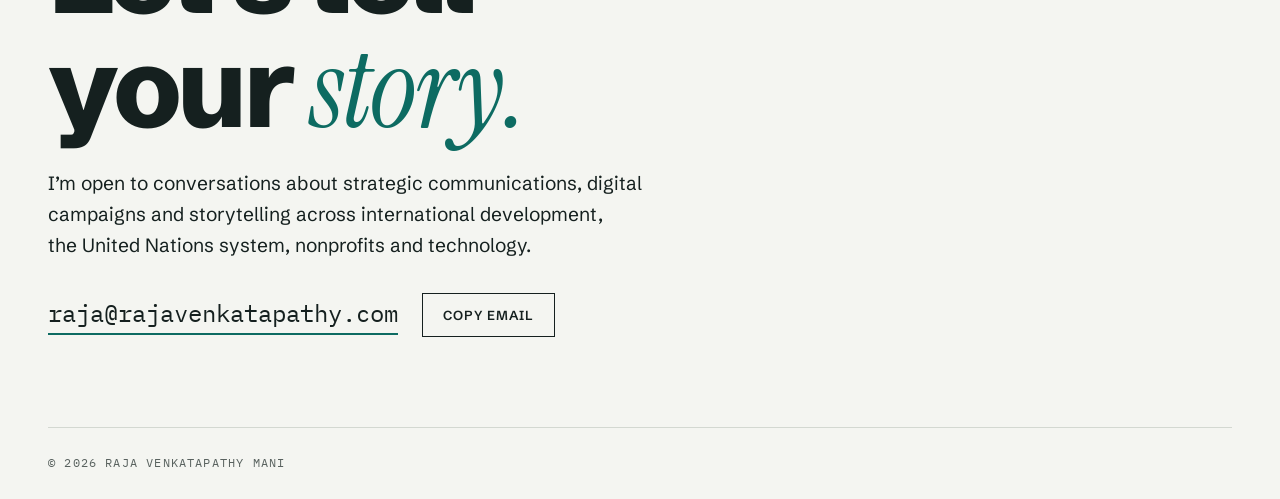
==== commit ff5e6cf7: "Update index.html" ====
--- a/index.html
+++ b/index.html
@@ -296,6 +296,6 @@
   <div class="box"><button type="button" class="close">Close ✕</button><div class="frame"></div></div>
 </div>
 
-<script src="script.js?v=20261015a"></script>
+<script src="script.js?v=20261015b"></script>
 </body>
 </html>
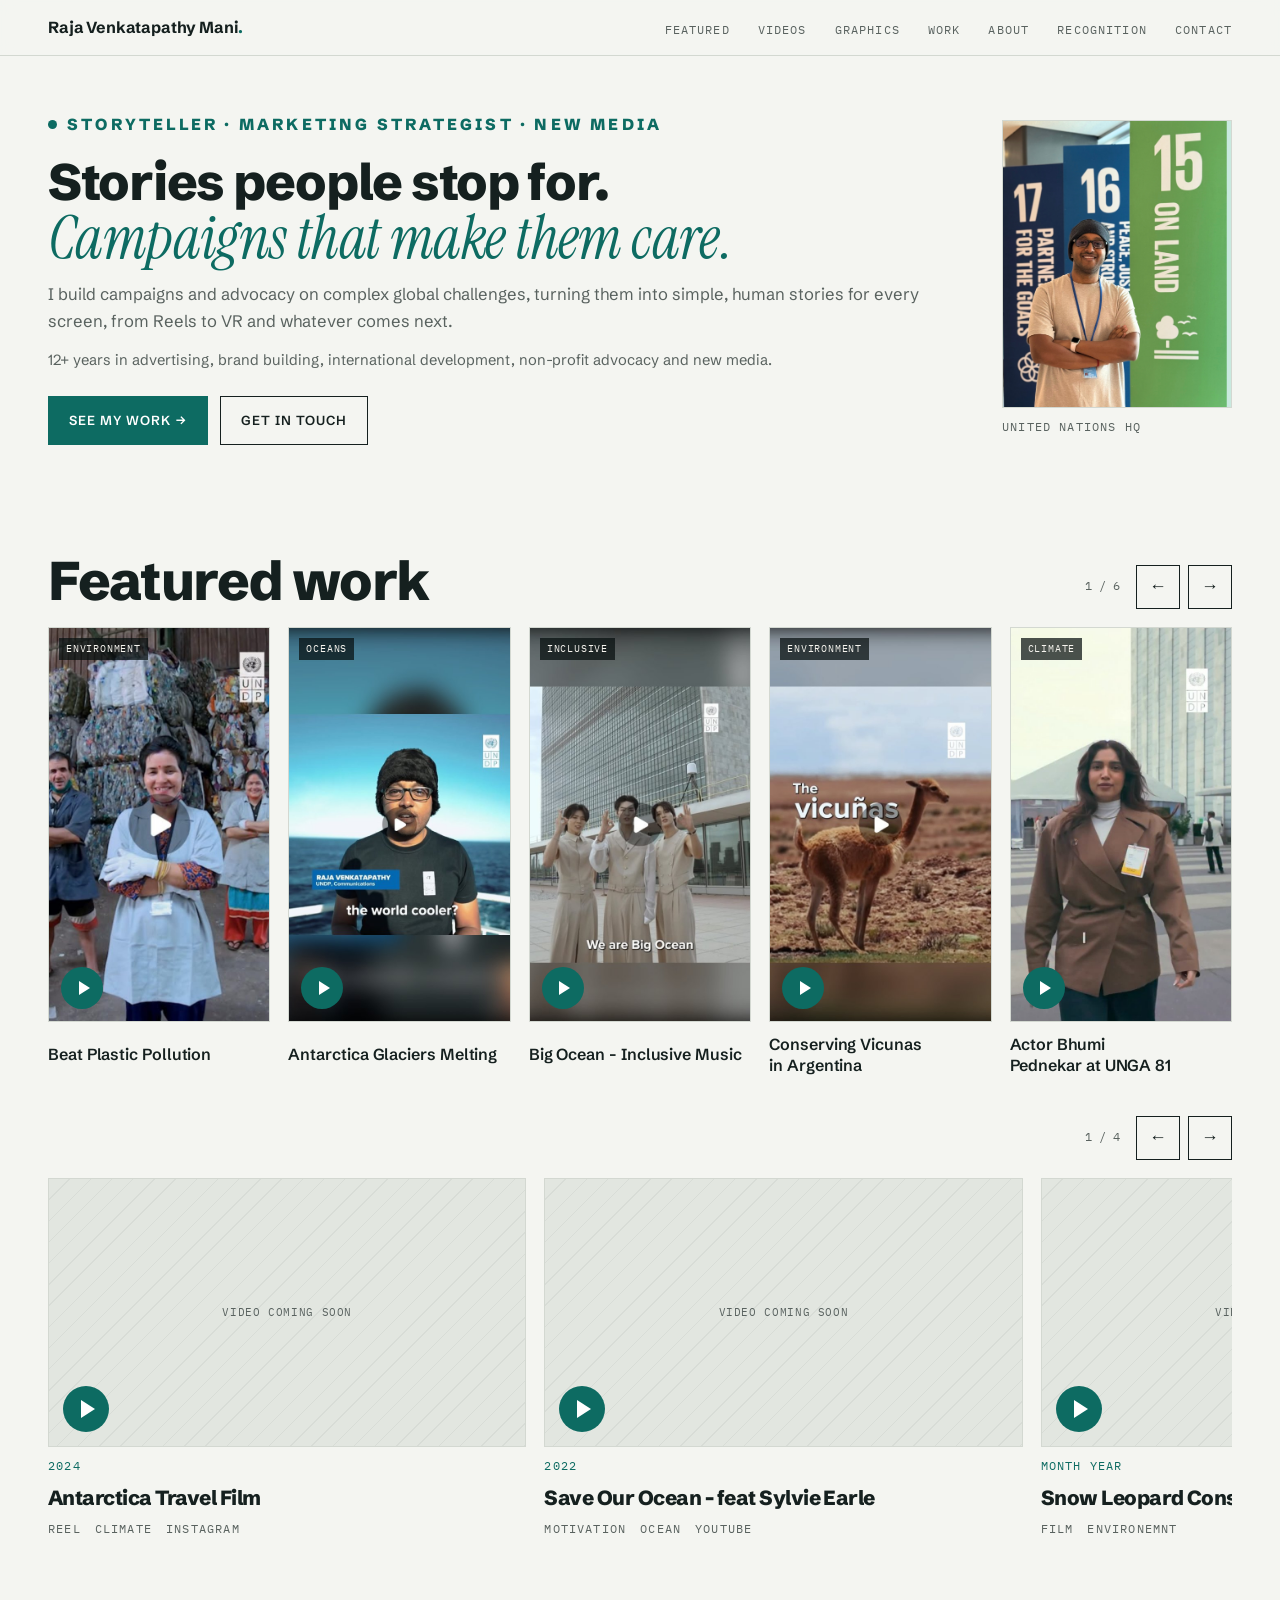
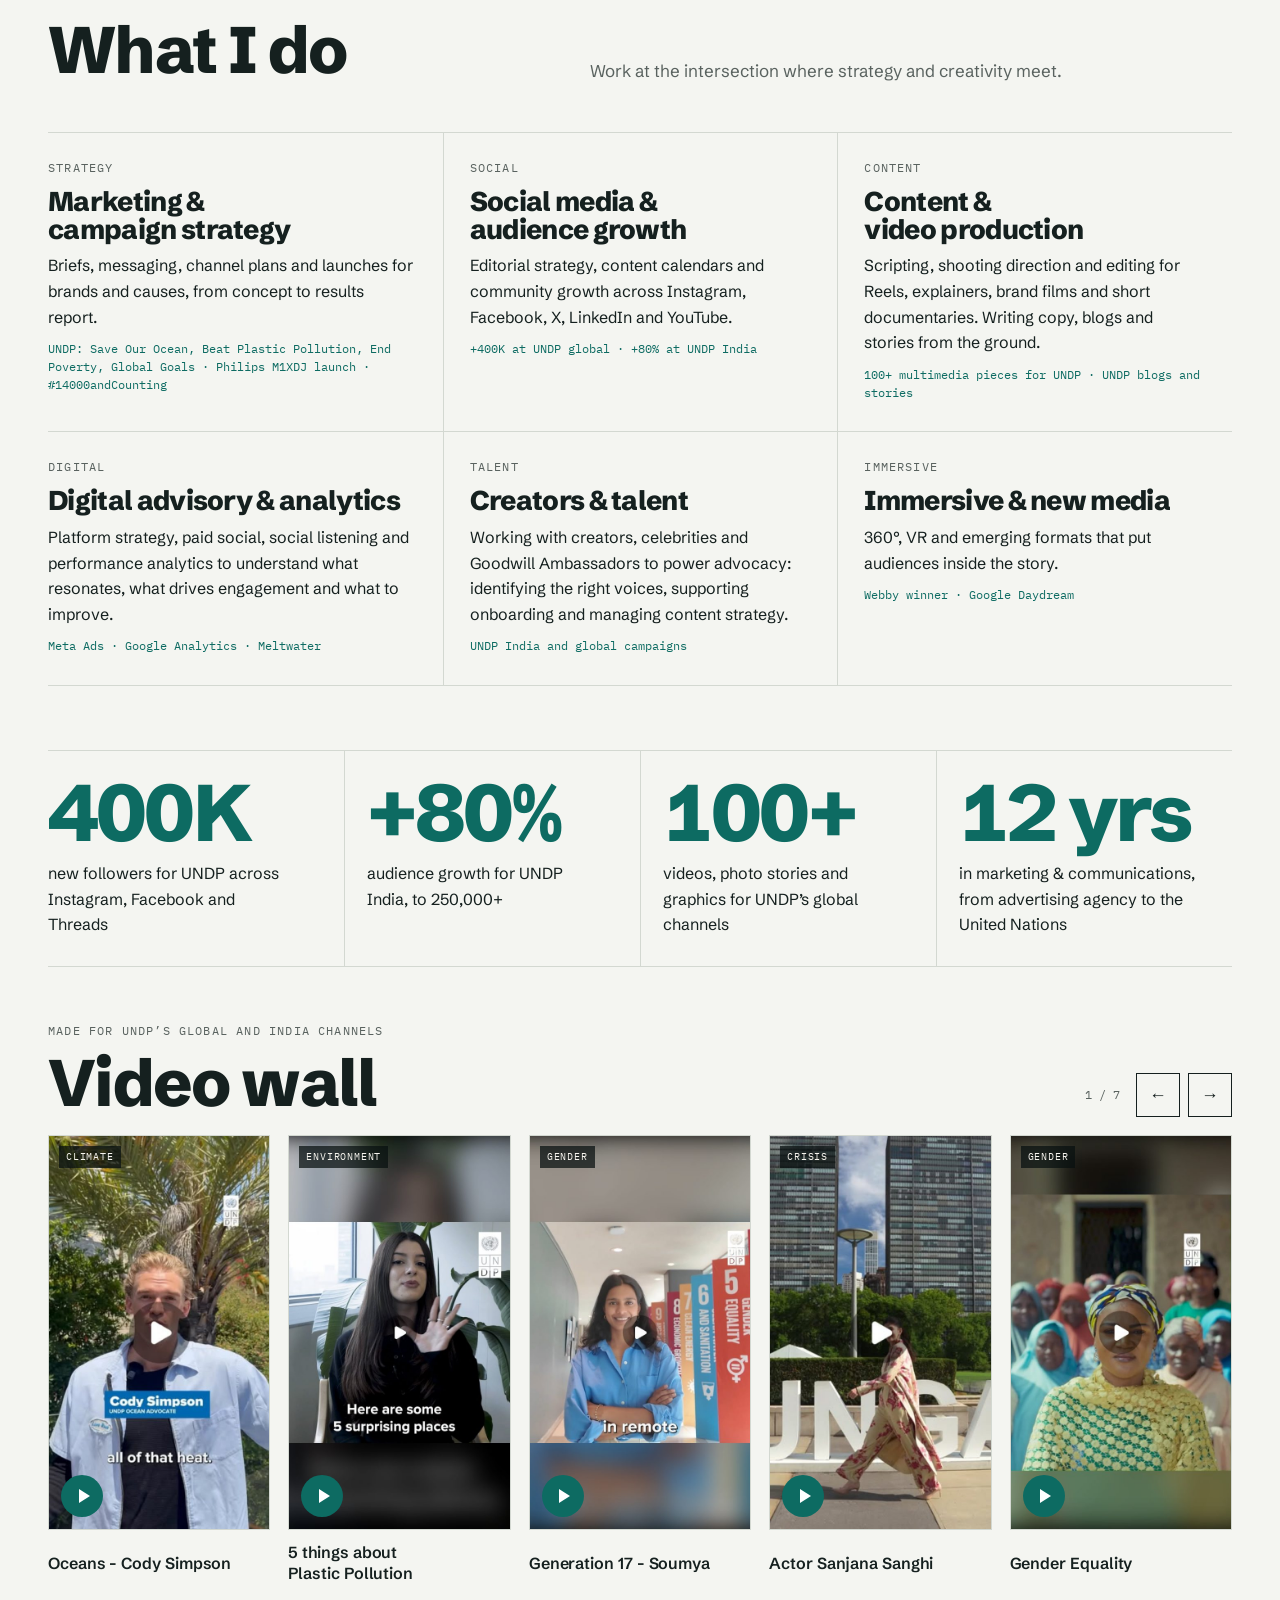
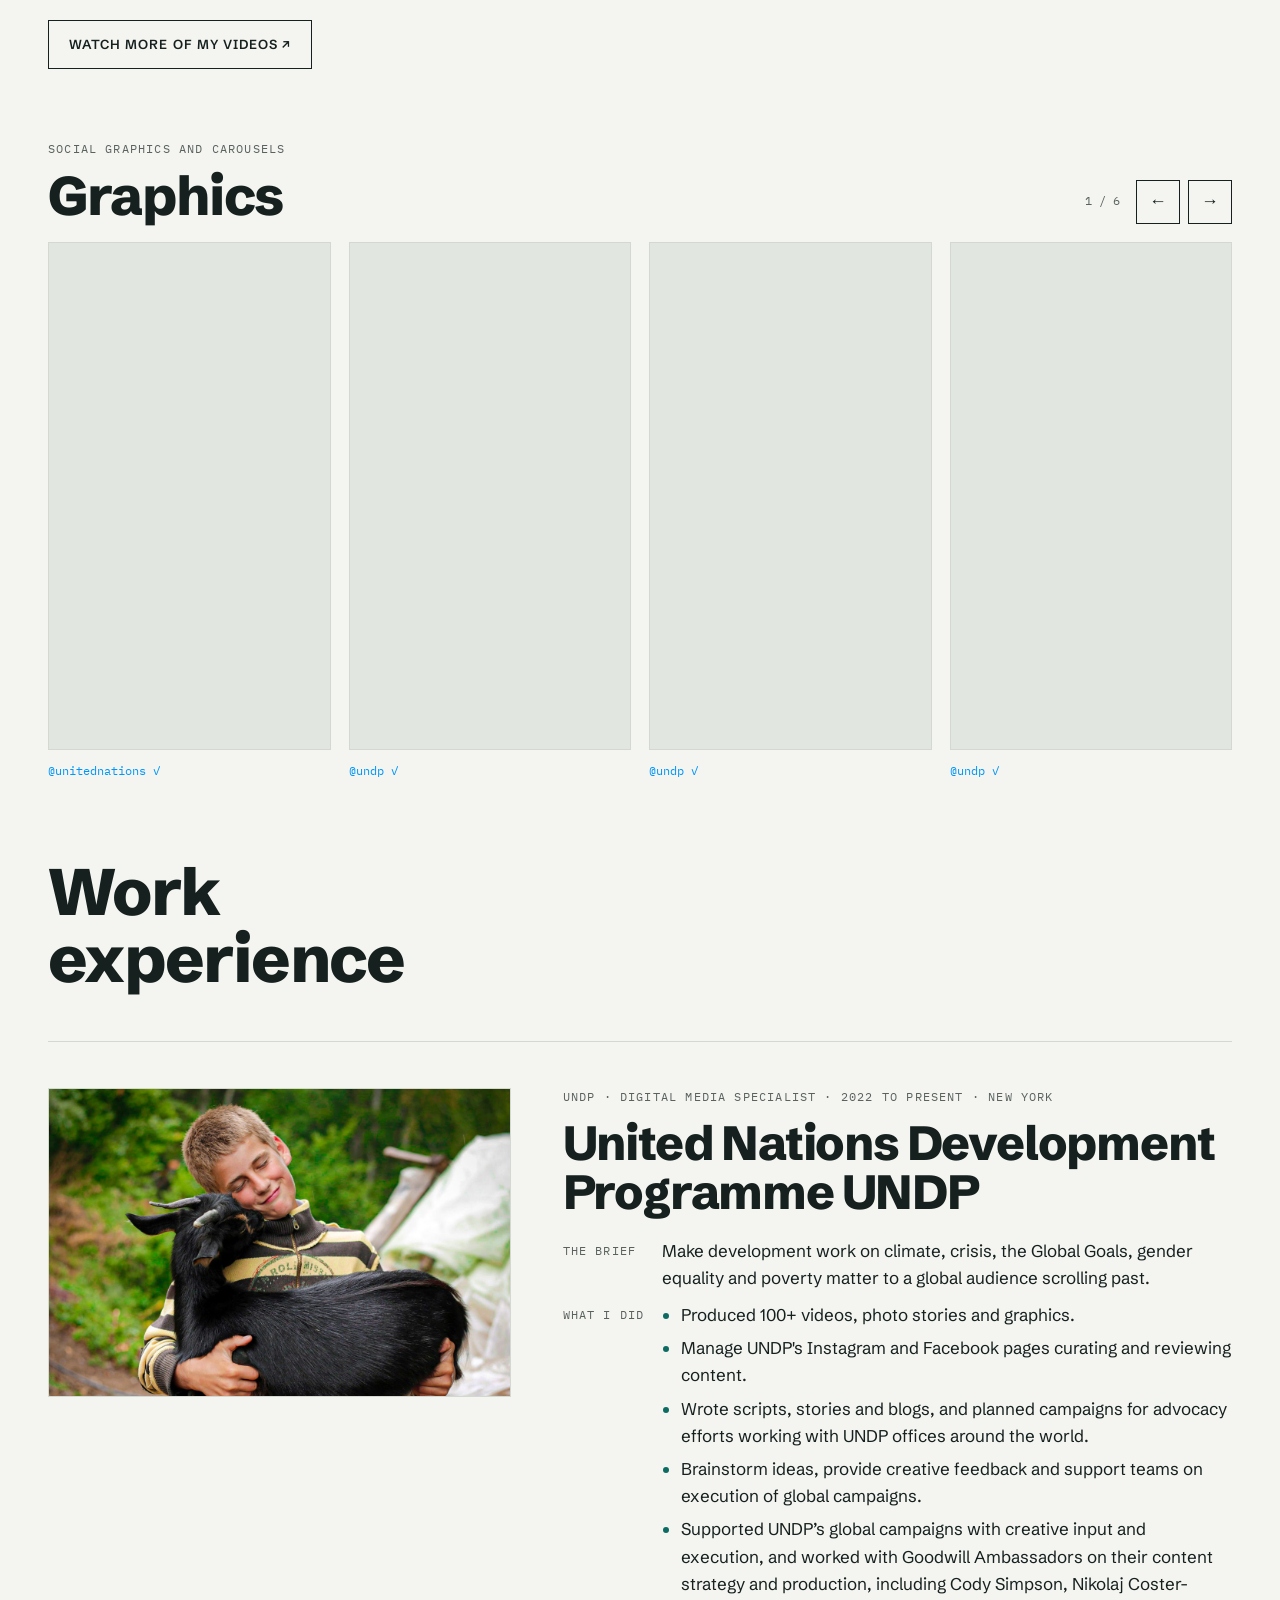
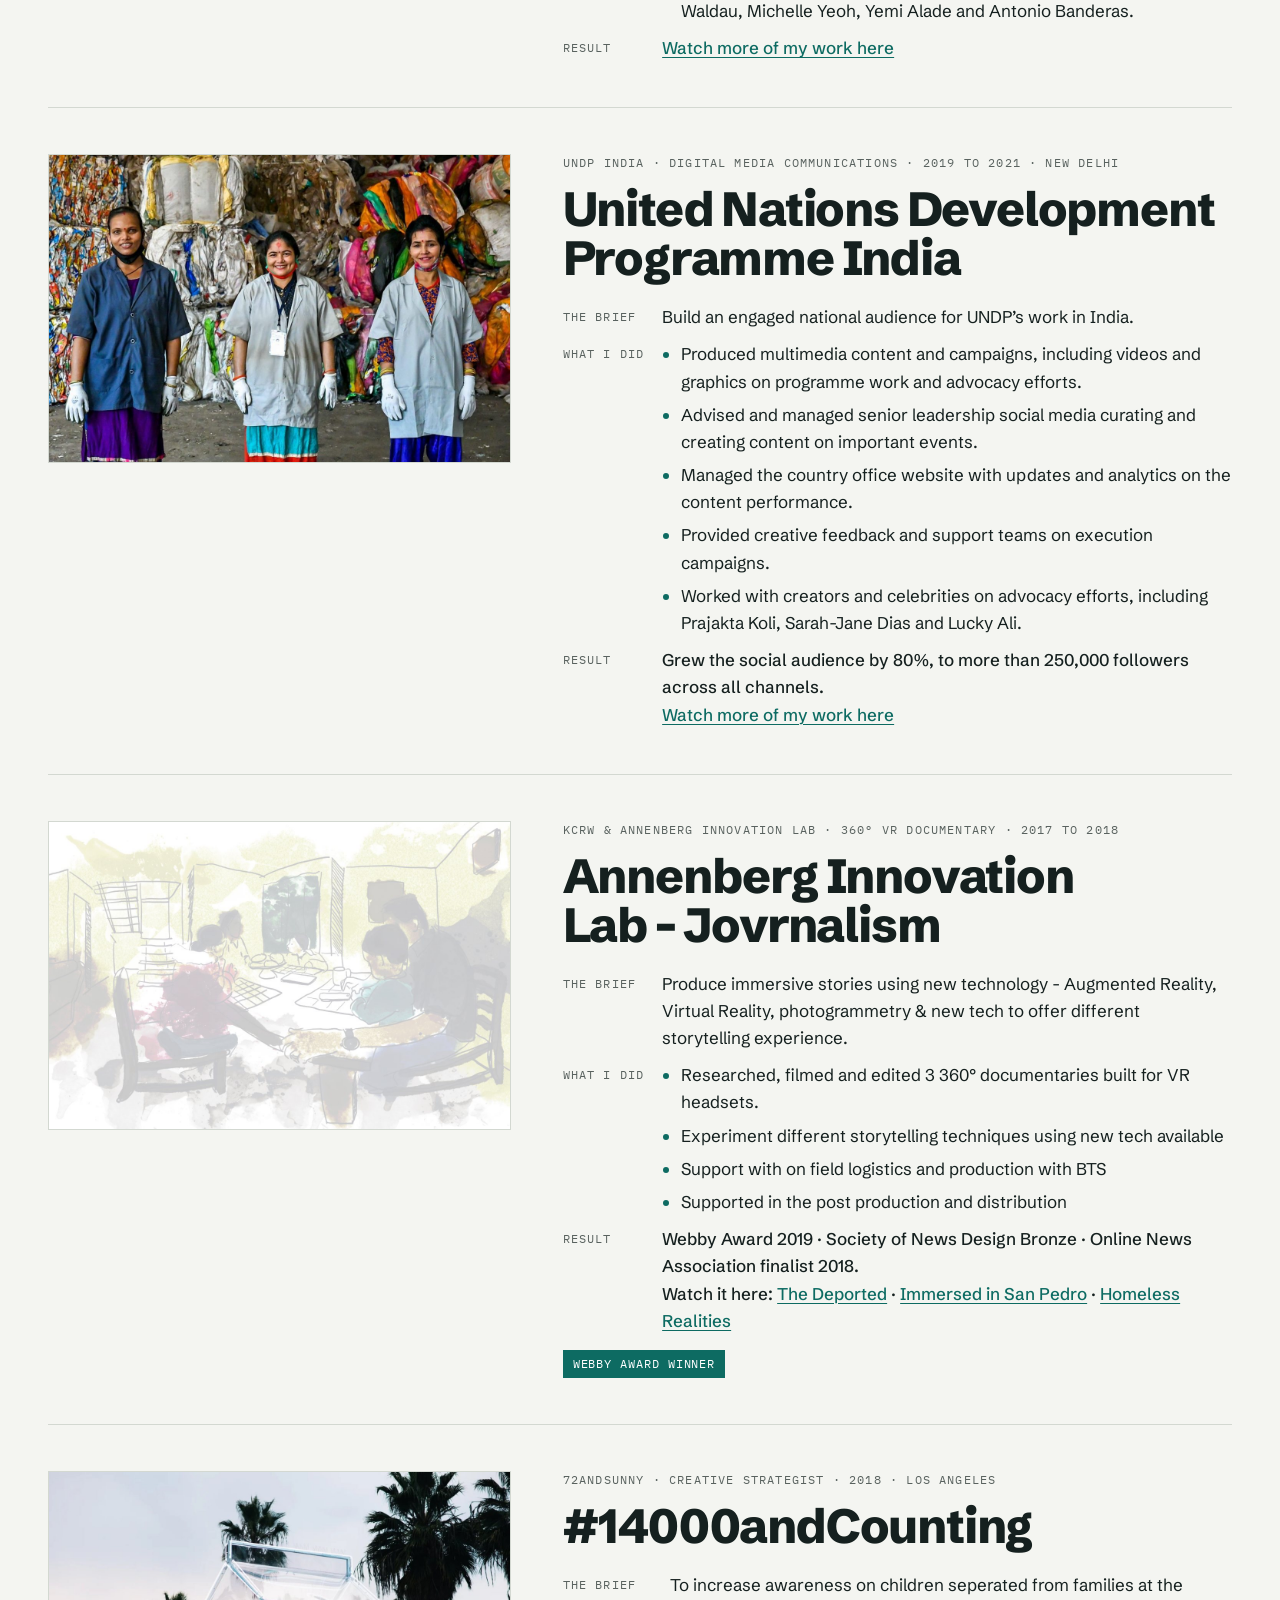
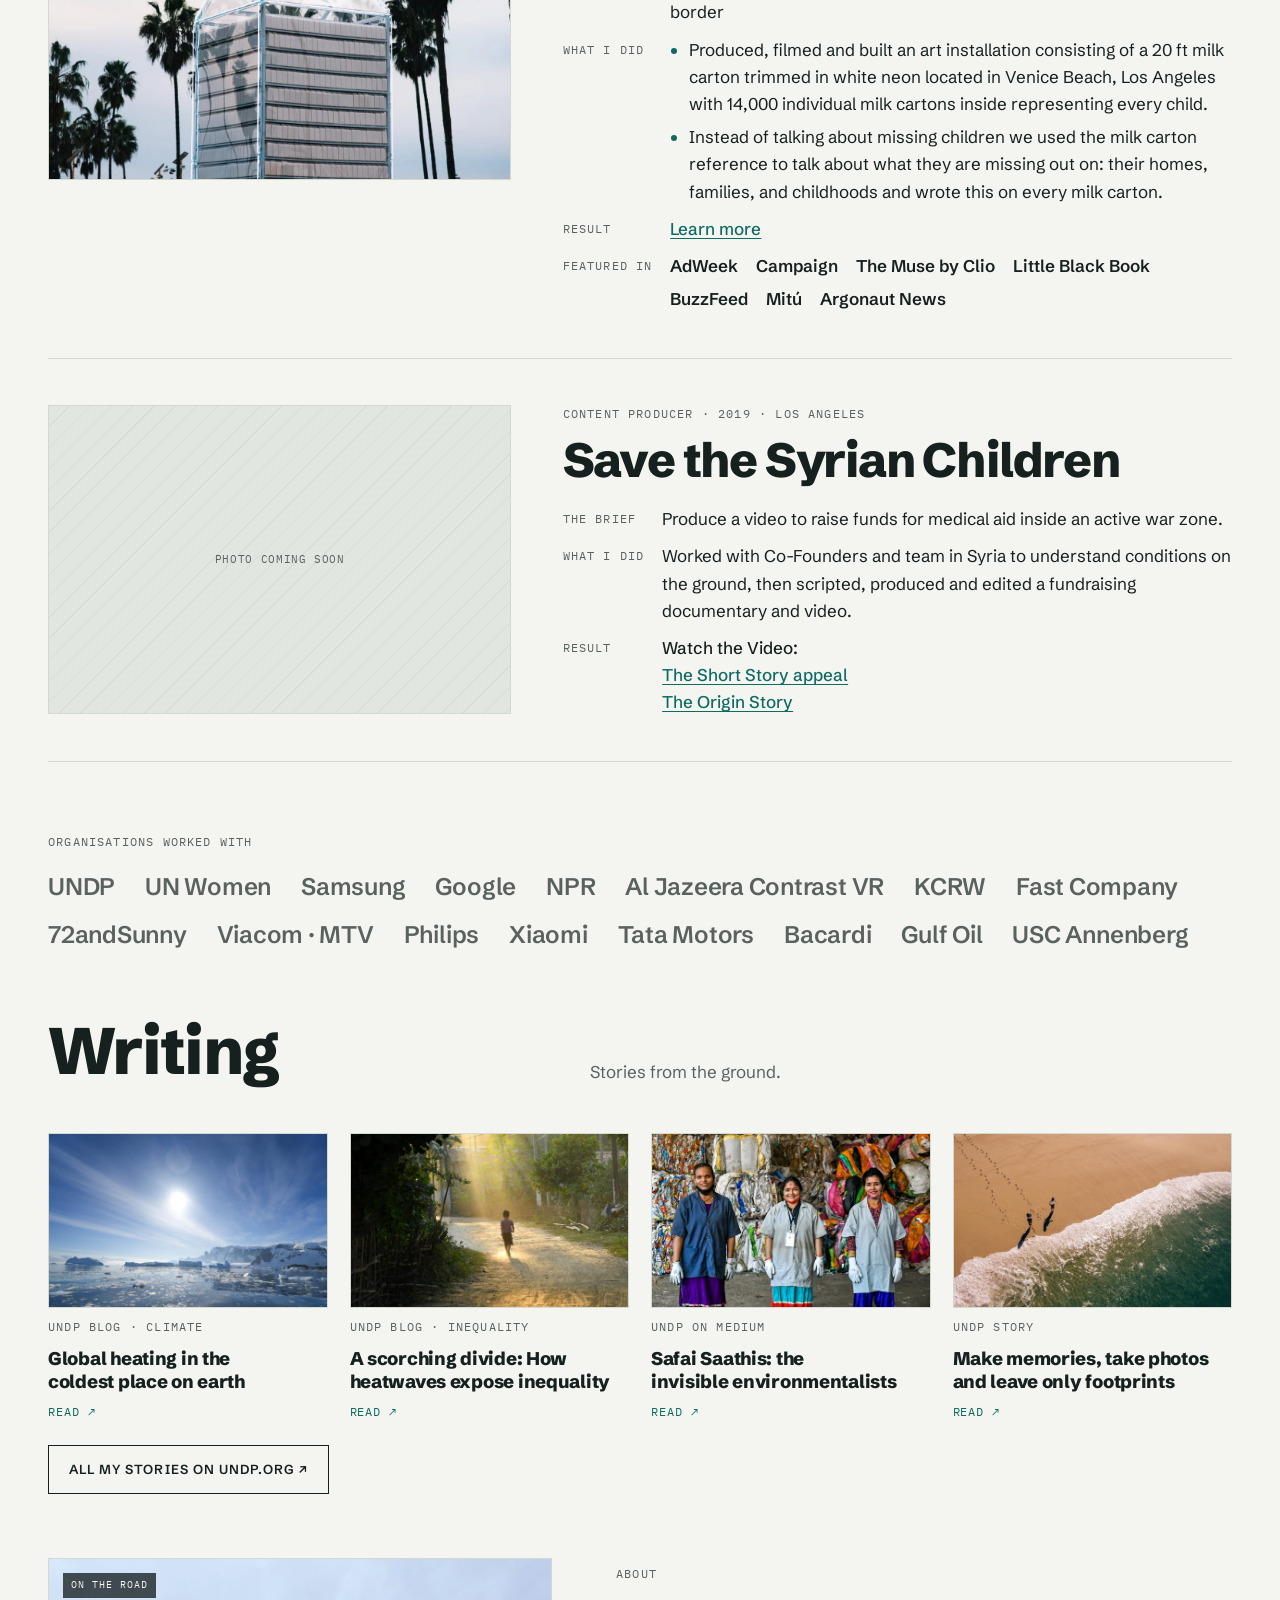
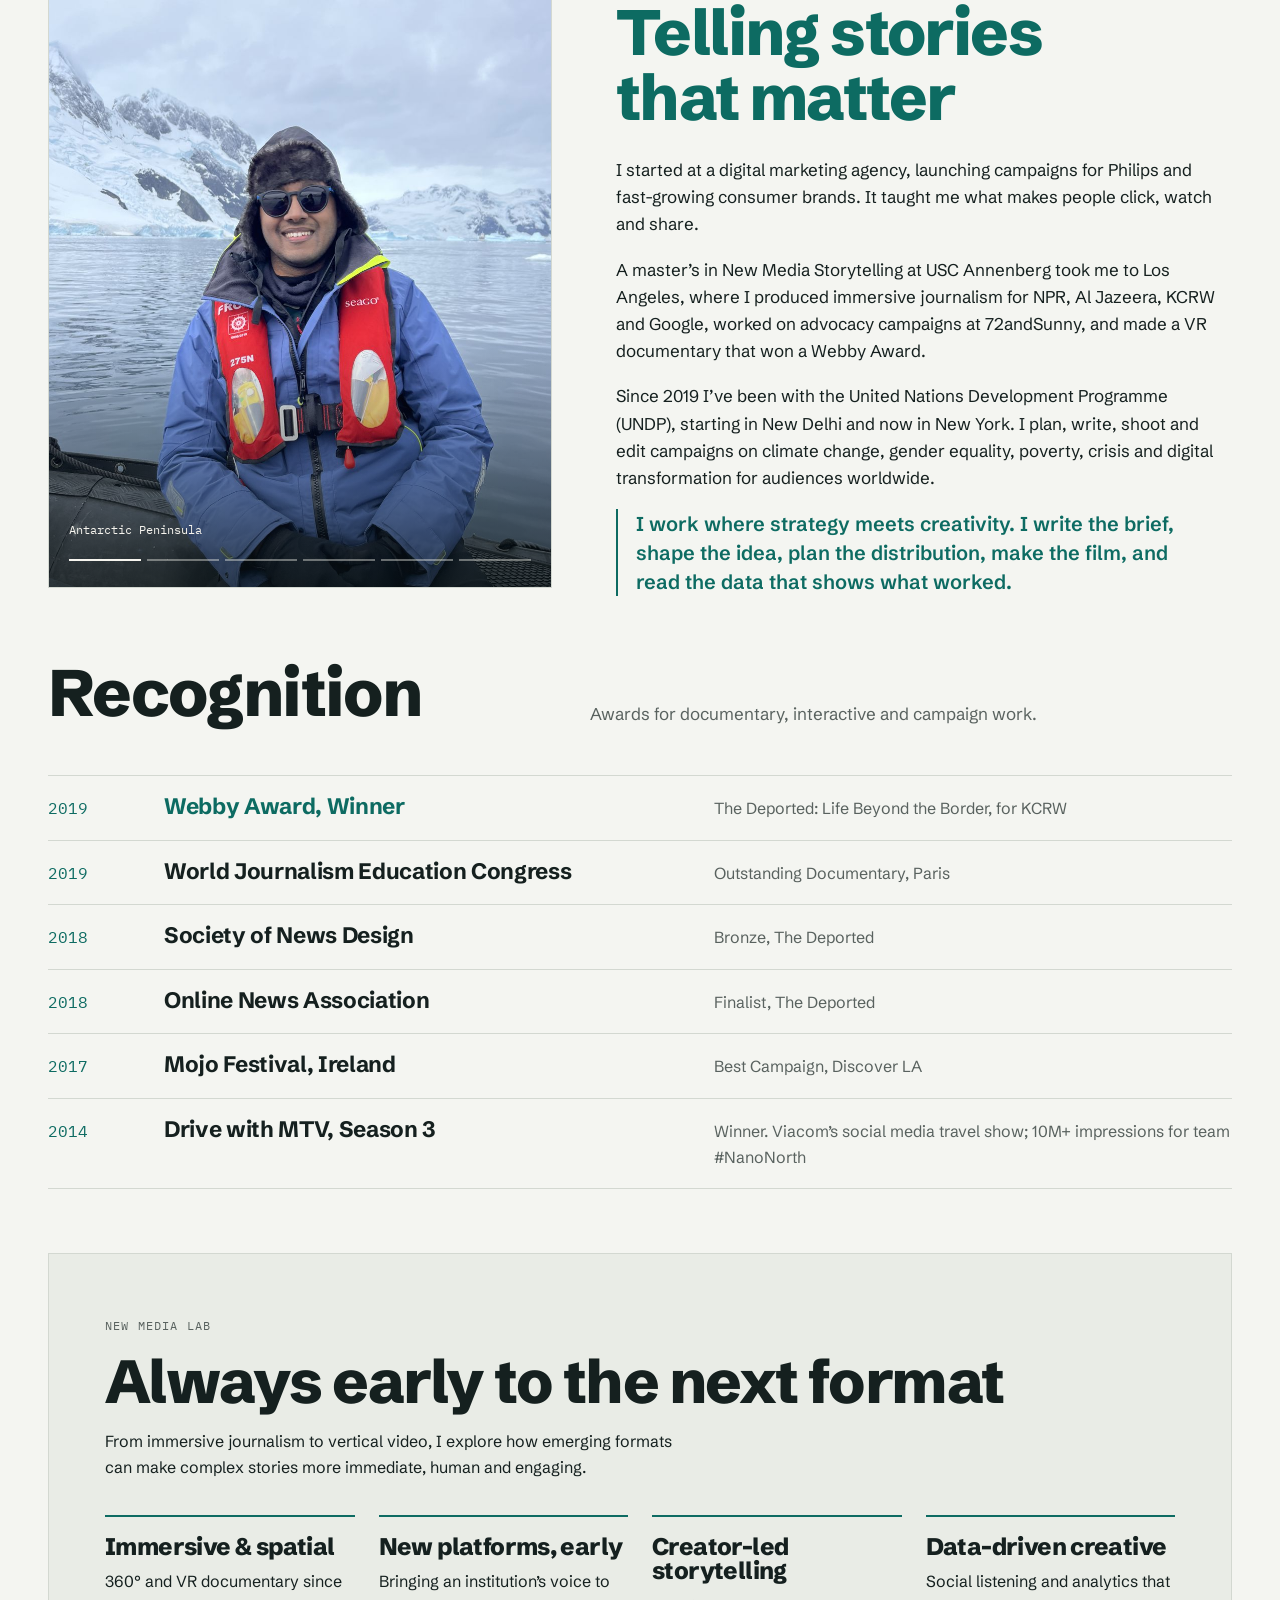
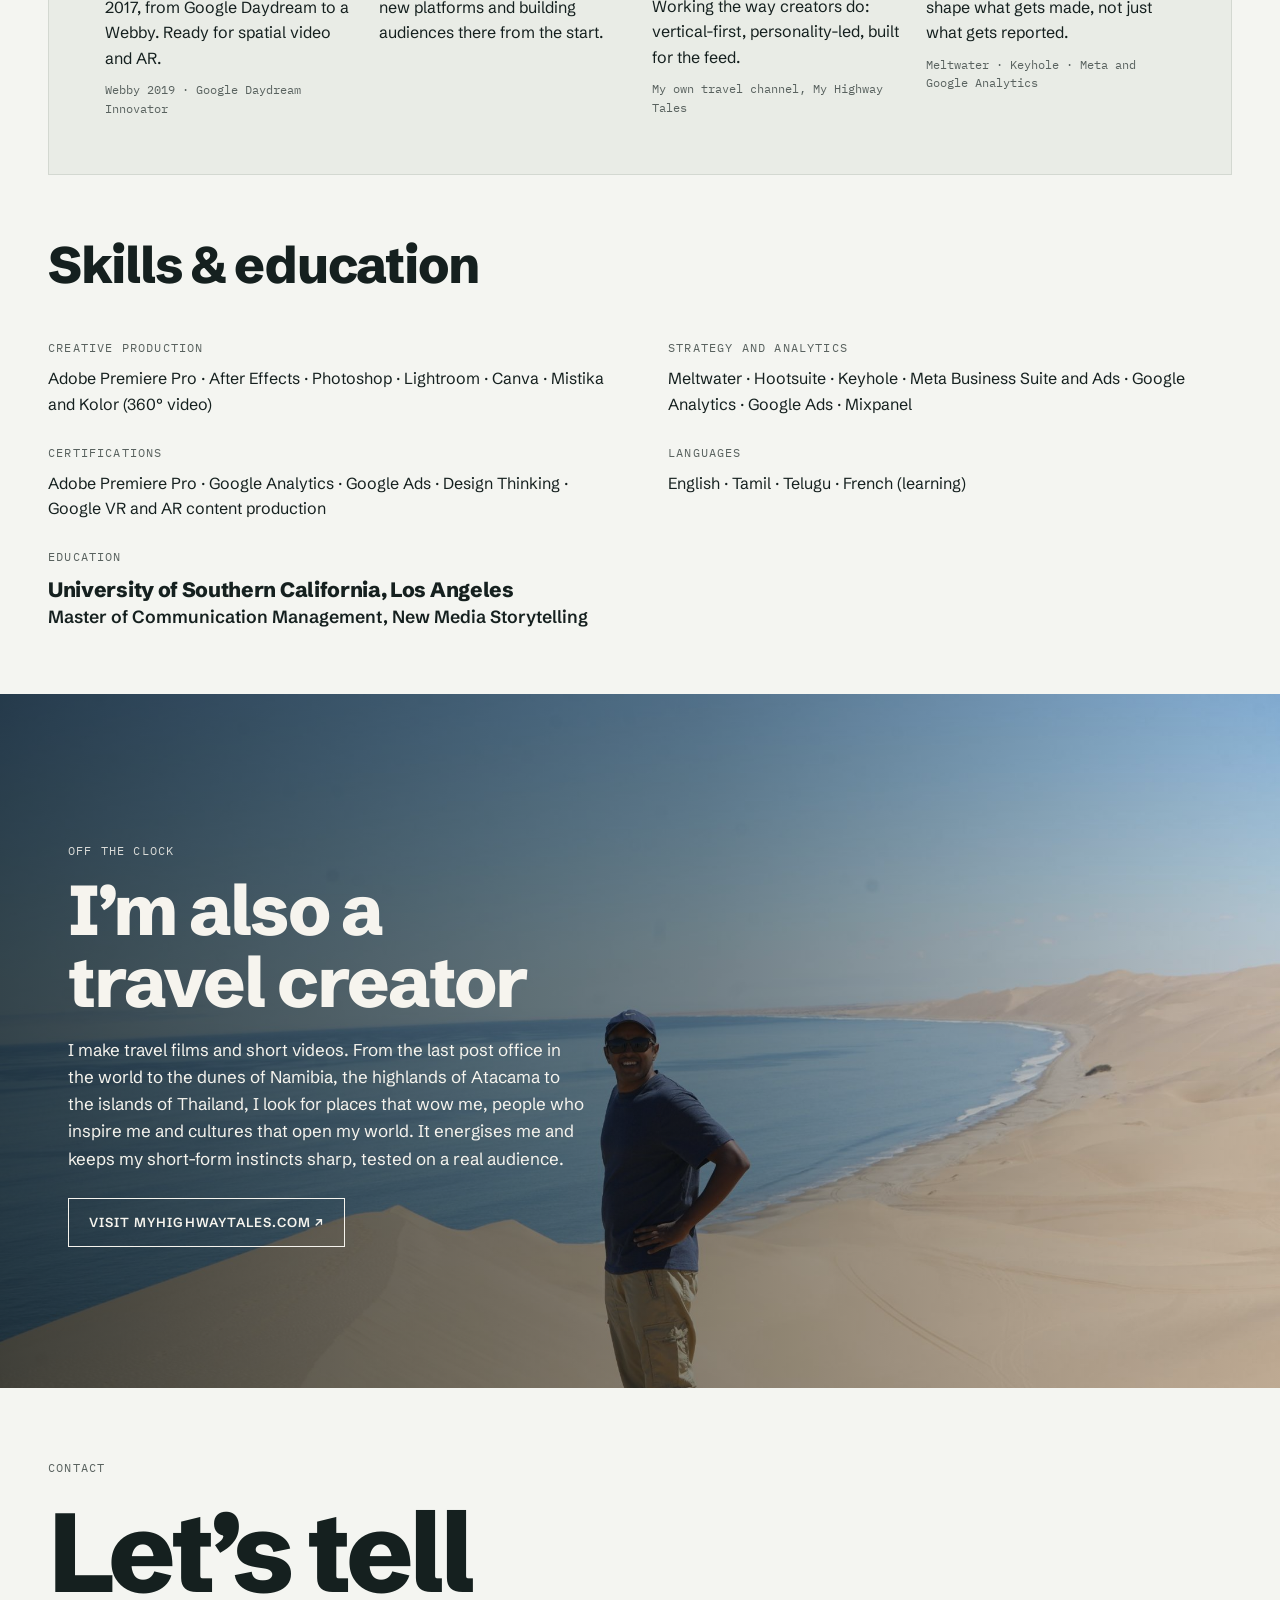
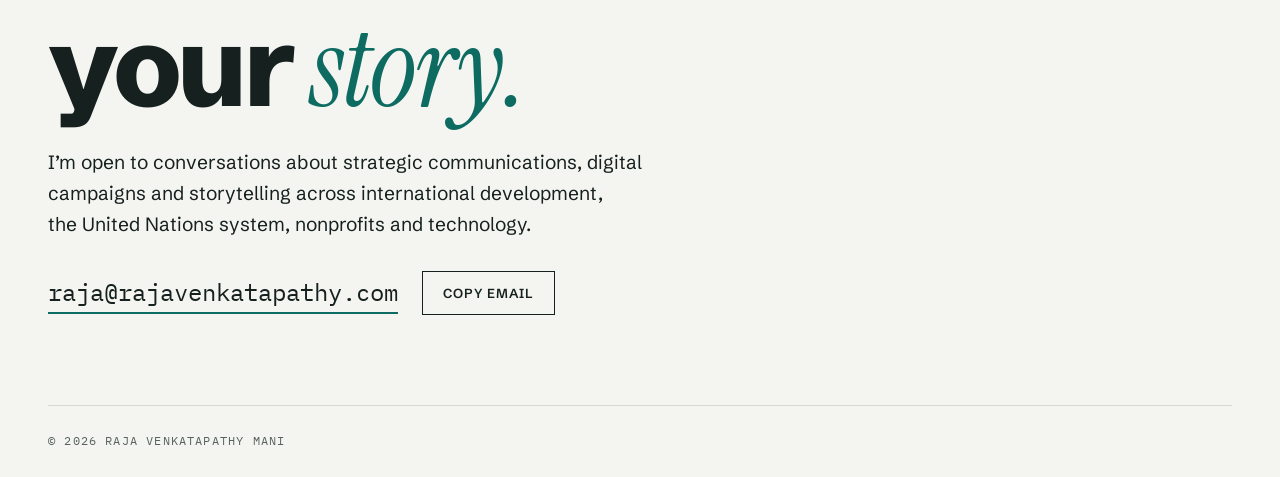
==== commit 324d540a: "Update index.html" ====
--- a/index.html
+++ b/index.html
@@ -296,6 +296,6 @@
   <div class="box"><button type="button" class="close">Close ✕</button><div class="frame"></div></div>
 </div>
 
-<script src="script.js?v=20261015b"></script>
+<script src="script.js?v=20261015c"></script>
 </body>
 </html>
